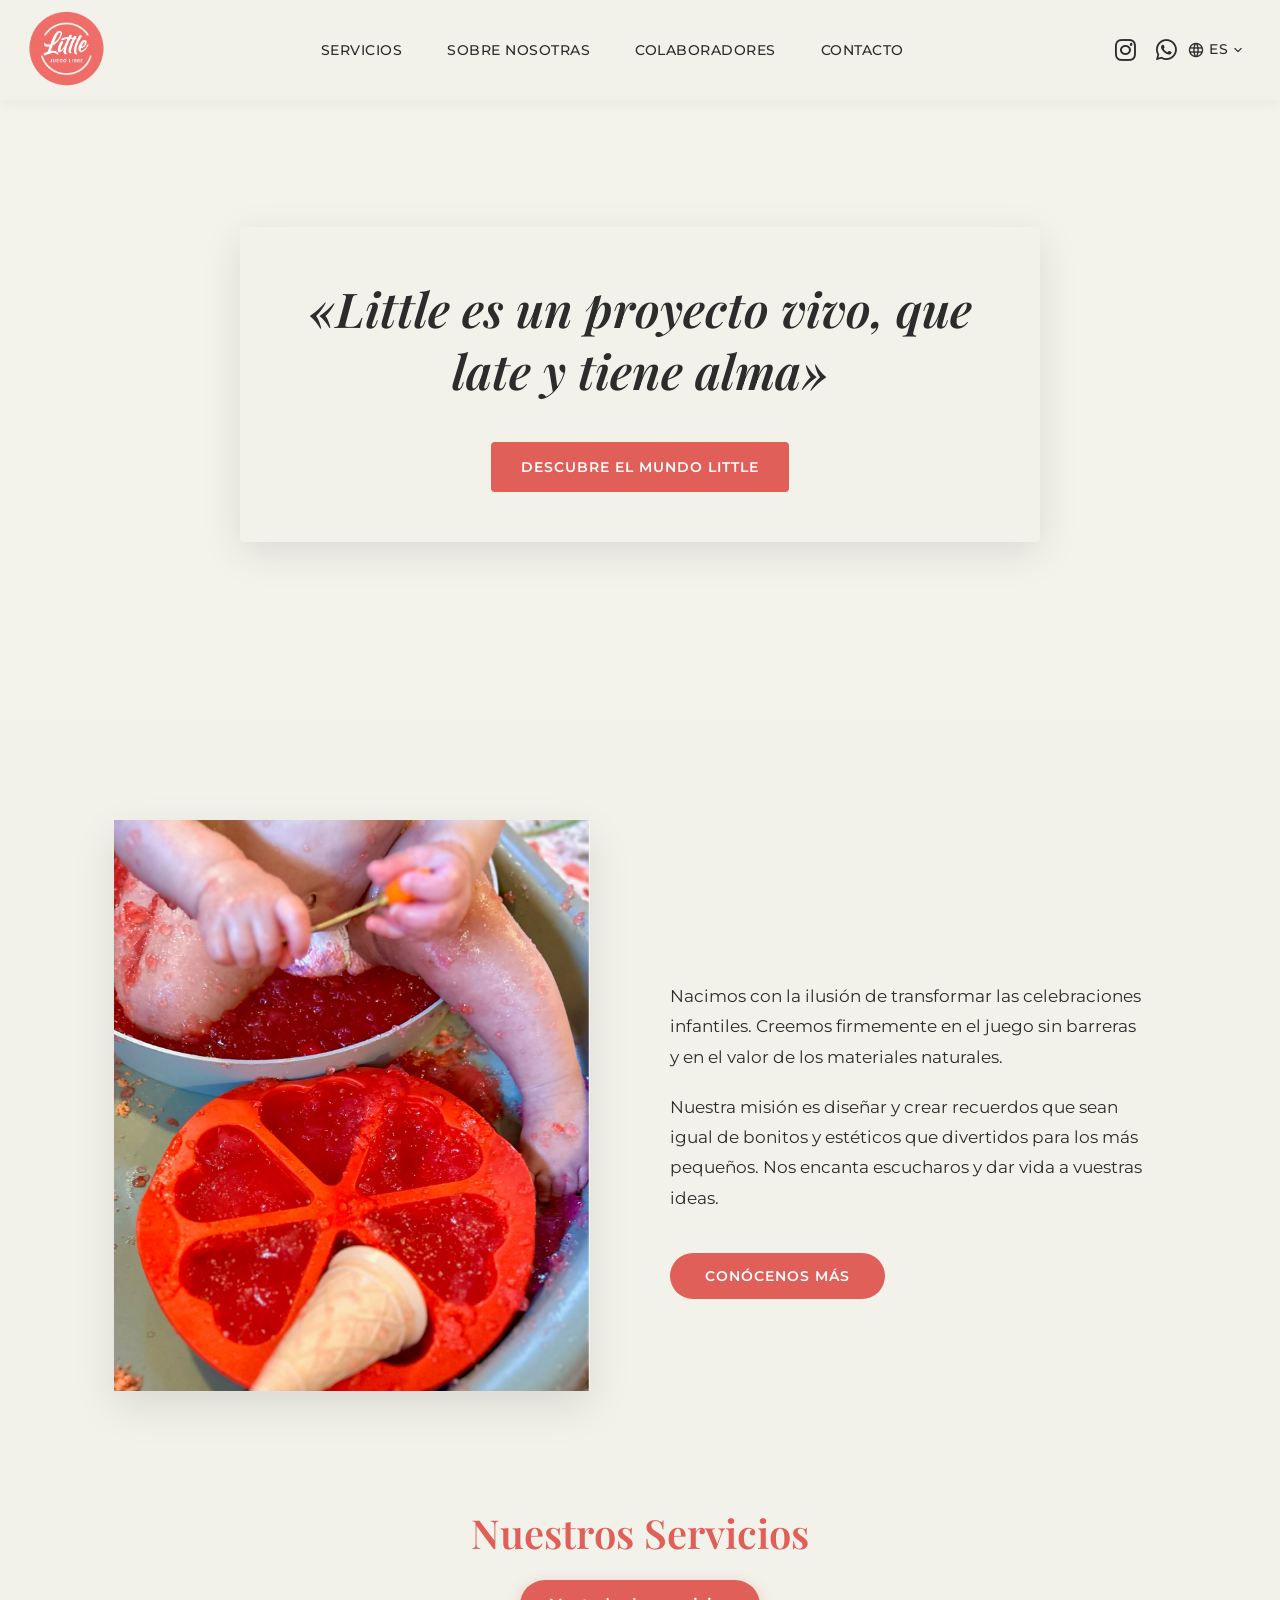
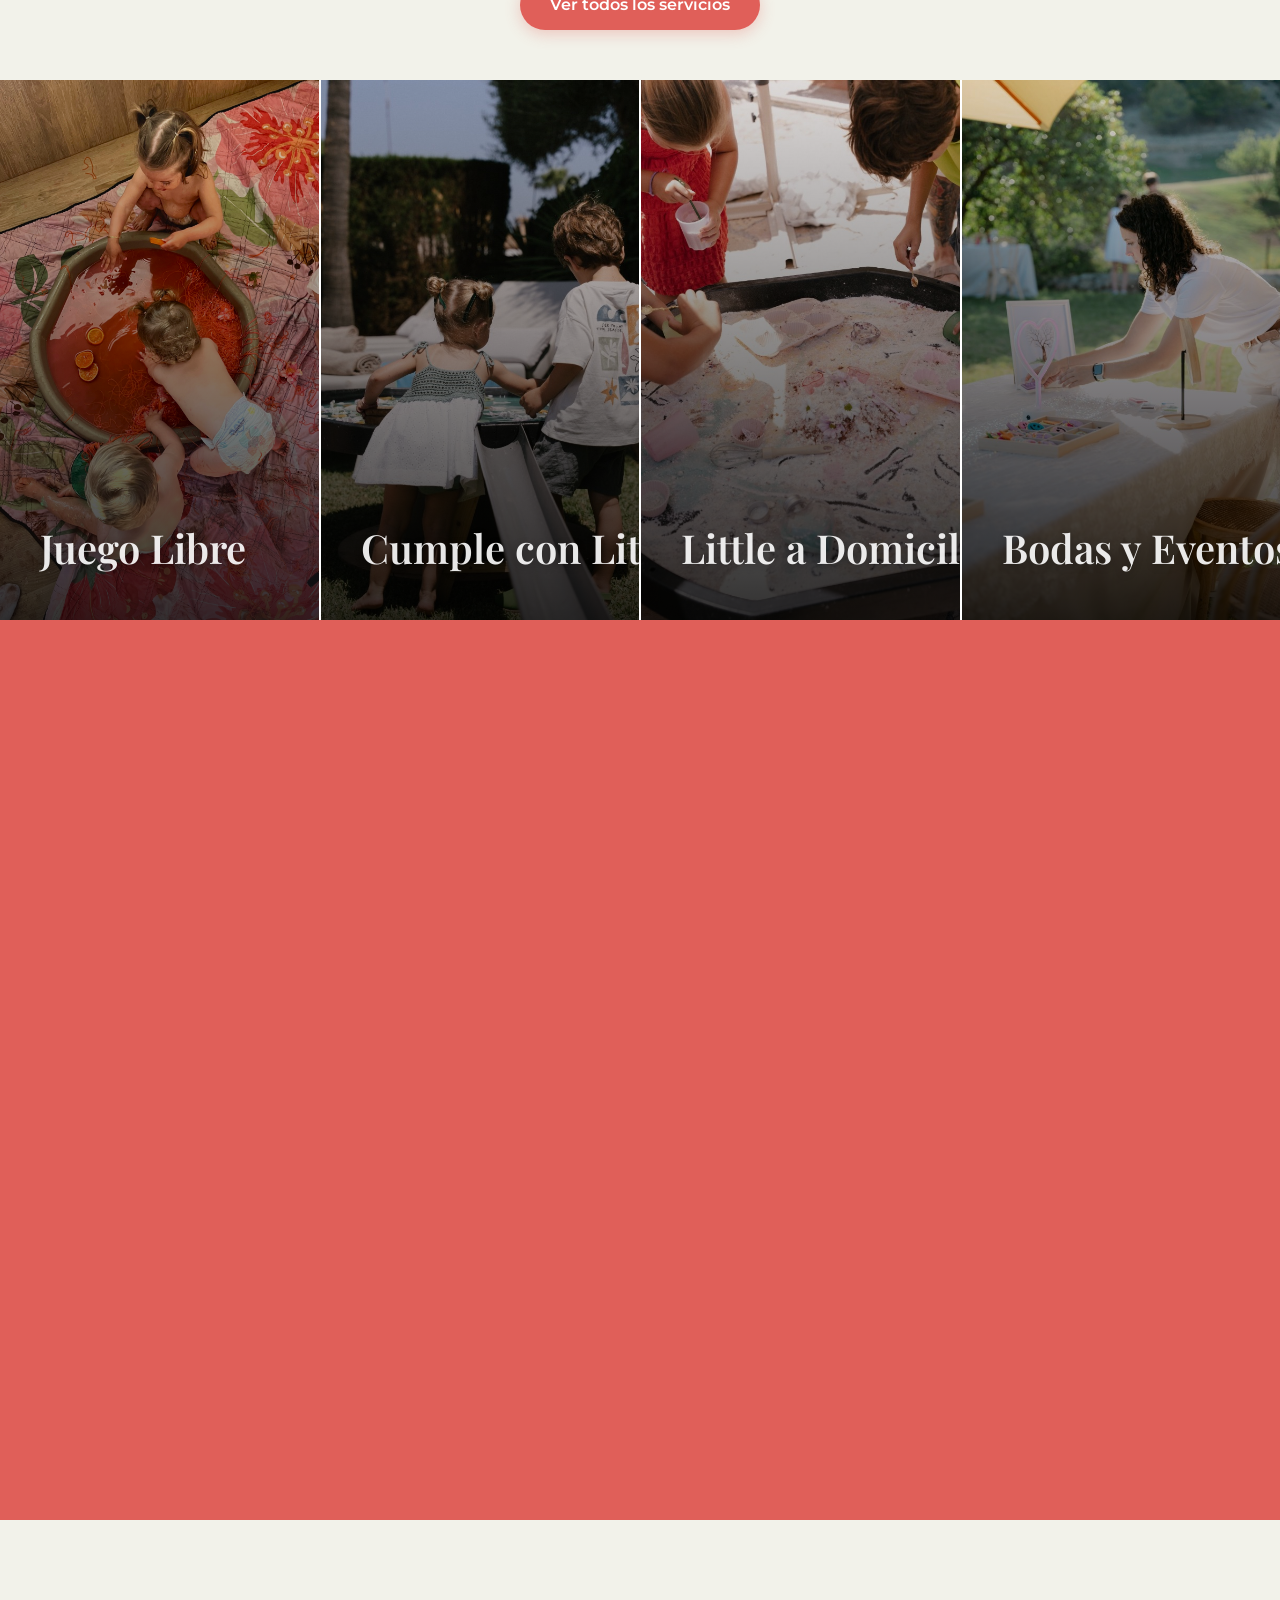
==== index.html @ 0f0a68aa "Update index.html" ====
<!DOCTYPE html>
<html lang="es">

<head>
    <meta charset="UTF-8">
    <meta name="viewport" content="width=device-width, initial-scale=1.0">
    <title>Little Juego Libre | Eventos Personalizados</title>
    <meta name="description"
        content="Organizamos eventos personalizados y ofrecemos espacios para el juego libre infantil.">
    <link rel="preload" as="image" href="./assets/logo.png">
    <link rel="preload" as="video" href="./assets/hero-video-1.mp4" type="video/mp4">

    <link rel="preconnect" href="https://fonts.googleapis.com">
    <link rel="preconnect" href="https://fonts.gstatic.com" crossorigin>
    <link
        href="https://fonts.googleapis.com/css2?family=Montserrat:wght@400;500;600&family=Playfair+Display:ital,wght@0,400;0,600;0,700;1,400&display=swap"
        rel="stylesheet">
    <link rel="stylesheet"
        href="https://fonts.googleapis.com/css2?family=Material+Symbols+Rounded:opsz,wght,FILL,GRAD@24,400,0,0" />
    <link rel="stylesheet" href="https://cdnjs.cloudflare.com/ajax/libs/font-awesome/6.4.0/css/all.min.css" />
    <link rel="stylesheet" href="./css/style.css?v=15">
</head>

<body>

    <!-- Navegación -->
    <header class="header" id="header">
        <div class="container nav-container">
            <a href="index.html" class="logo">
                <img src="./assets/logo.png" alt="Little Juego Libre" class="logo-img">
            </a>
            
            <nav class="nav-menu" id="nav-menu">
                <ul class="nav-list" style="position: relative;">
                    <li class="nav-item dropdown">
                        <a href="servicios.html" class="nav-link " data-i18n="nav_services">Servicios <span class="material-symbols-rounded" style="font-size: 16px; vertical-align: middle;">expand_more</span></a>
                        <ul class="dropdown-menu">
                            <li><a href="eventos.html" class="nav-link" data-i18n="nav_events">Eventos</a></li>
                            <li><a href="cumpleanos.html" class="nav-link" data-i18n="nav_birthdays">Cumpleaños</a></li>
                            <li><a href="juegos-libres.html" class="nav-link" data-i18n="nav_play">Juegos Libres</a></li>
                        </ul>
                    </li>
                    <li class="nav-item"><a href="sobre-nosotras.html" class="nav-link " data-i18n="nav_about">Sobre Nosotras</a></li>
                    <li class="nav-item"><a href="colaboradores.html" class="nav-link " data-i18n="nav_collab">Colaboradores</a></li>
                    <li class="nav-item"><a href="contacto.html" class="nav-link " data-i18n="nav_contact">Contacto</a></li>
                </ul>
                <div class="nav-mobile-social">
                    <a href="https://www.instagram.com/little_juegolibre" target="_blank" aria-label="Instagram"><i class="fa-brands fa-instagram"></i></a>
                    <a href="https://wa.me/34603919414" target="_blank" aria-label="WhatsApp"><i class="fa-brands fa-whatsapp"></i></a>
                </div>
            </nav>

            <div class="header-social desktop-only">
                <a href="https://www.instagram.com/little_juegolibre" target="_blank" aria-label="Instagram" class="nav-icon-delayed"><i
                        class="fa-brands fa-instagram" style="font-size: 24px;"></i></a>
                <a href="https://wa.me/34603919414" target="_blank" aria-label="WhatsApp" class="nav-icon-delayed"><i
                        class="fa-brands fa-whatsapp" style="font-size: 24px;"></i></a>
            </div>

            <div class="custom-language-selector" id="language-selector-container">
                <div class="language-selected" id="language-selected">
                    <span class="material-symbols-rounded" style="font-size: 18px; margin-right: 4px;">language</span>
                    <span class="lang-text" id="current-lang-text">ES</span>
                    <span class="material-symbols-rounded" style="font-size: 16px; margin-left: 2px;">expand_more</span>
                </div>
                <ul class="language-options" id="language-options">
                    <li data-value="es">ES</li>
                    <li data-value="en">EN</li>
                    <li data-value="de">DE</li>
                    <li data-value="fr">FR</li>
                    <li data-value="ca">CA</li>
                </ul>
            </div>

            <button class="nav-toggle" id="nav-toggle" aria-label="Abrir menú">
                <span class="material-symbols-rounded">menu</span>
            </button>
        </div>
    </header>

    <main>
        <!-- Hero Section -->
        <section class="hero" id="inicio">
            <div class="hero-video-background">
                <div class="video-wrapper">
                    <video autoplay loop muted playsinline webkit-playsinline src="./assets/hero-video-1.mp4"></video>
                </div>
                <div class="video-wrapper">
                    <video autoplay loop muted playsinline webkit-playsinline src="./assets/IMG_8361.mp4"></video>
                </div>
                <div class="video-wrapper">
                    <video autoplay loop muted playsinline webkit-playsinline src="./assets/hero-video-3.mp4"></video>
                </div>
            </div>
            <div class="hero-overlay"></div>
            <div class="container hero-container text-center">
                <div class="hero-content fade-in-up">
                    <h1 class="hero-quote animate-wave wave-style-1" data-i18n="hero_quote">«Little es un proyecto vivo, que late y tiene alma»</h1>
                    <br>
                    <a href="servicios.html" class="btn btn-primary" style="margin-top: 20px;" data-i18n="hero_btn">Descubre el Mundo Little</a>
                </div>
            </div>
        </section>

        <!-- Personal Intro Block -->
        <section class="section personal-intro">
            <div class="container fade-in-up">
                <div class="personal-intro-layout">
                    <div class="personal-intro-img delay-1">
                        <img loading="lazy" decoding="async" src="./assets/intro-juegolibre.jpg" alt="Fundadoras de Little Juego Libre">
                    </div>
                    <div class="personal-intro-text">
                        <h2 class="animate-wave wave-style-alt" style="font-size: 2.8rem; color: var(--color-accent-primary); margin-bottom: 20px;" data-i18n="intro_title">Little JuegoLibre</h2>
                        <p style="color: var(--color-text-main); font-size: 1.05rem; line-height: 1.8; margin-bottom: 20px;" data-i18n="intro_desc_1">Nacimos con la ilusión de transformar las celebraciones infantiles. Creemos firmemente en el juego sin barreras y en el valor de los materiales naturales.</p>
                        <p style="color: var(--color-text-main); font-size: 1.05rem; line-height: 1.8; margin-bottom: 30px;" data-i18n="intro_desc_2">Nuestra misión es diseñar y crear recuerdos que sean igual de bonitos y estéticos que divertidos para los más pequeños. Nos encanta escucharos y dar vida a vuestras ideas.</p>
                        <a href="sobre-nosotras.html" class="btn btn-primary" style="margin-top: 10px; padding: 12px 35px; border-radius: 30px;" data-i18n="intro_btn">Conócenos más</a>
                    </div>
                </div>
            </div>
        </section>

        <!-- Home Services (Immersive Accordion) -->
        <section class="section home-services bg-white" style="padding-top: 50px; padding-bottom: 0;">
            <div class="container fade-in-up services-header-split">
                <h2 class="section-title animate-wave wave-style-3" style="color: var(--color-accent-primary); margin-bottom: 15px;" data-i18n="home_services_title">Nuestros Servicios</h2>
                <a href="servicios.html" class="services-cta-btn mobile-hide-btn" data-i18n="btn_all_services">Ver todos los servicios <span class="material-symbols-rounded block-arrow">arrow_forward</span></a>
            </div>

            <div class="services-hero fade-in-up" style="padding-top: 0; min-height: 500px; height: 60vh;">
                <div class="hero-panel pop-in delay-1" style="background-image: url('./assets/juego_libre_nuevo.jpg');" onclick="window.location.href='juegos-libres.html'">
                    <div class="panel-content">
                        <h2 class="panel-title" data-i18n="srv_1_title">Juego Libre</h2>
                        <p class="panel-desc" data-i18n="srv_1_desc">Espacios preparados con mimo para la experimentación sensorial, donde los peques aprenden jugando a su ritmo.</p>
                    </div>
                </div>
                <div class="hero-panel pop-in delay-2" style="background-image: url('./assets/service-birthdays.jpg');" onclick="window.location.href='cumpleanos.html'">
                    <div class="panel-content">
                        <h2 class="panel-title" data-i18n="srv_2_title">Cumpleaños</h2>
                        <p class="panel-desc" data-i18n="srv_2_desc">Celebra un cumpleaños diferente con rincones temáticos pensados 100% en la diversión de tu peque y sus amigos.</p>
                    </div>
                </div>
                <div class="hero-panel pop-in delay-3 mobile-hide" style="background-image: url('./assets/service-home.jpg');" onclick="window.location.href='cumpleanos.html?section=home-bd'">
                    <div class="panel-content">
                        <h2 class="panel-title" data-i18n="srv_3_title">Little a Domicilio</h2>
                        <p class="panel-desc" data-i18n="srv_3_desc">Llevamos la magia, los tipis y toda nuestra propuesta de juego donde necesites: tu casa, un parque o un local de eventos.</p>
                    </div>
                </div>
                <div class="hero-panel pop-in delay-4" style="background-image: url('./assets/service-weddings.jpg');" onclick="window.location.href='eventos.html'">
                    <div class="panel-content">
                        <h2 class="panel-title" data-i18n="srv_4_title">Bodas y Eventos</h2>
                        <p class="panel-desc" data-i18n="srv_4_desc">Rincones infantiles premium para bodas, comuniones y bautizos. Los adultos celebran con tranquilidad mientras el juego cobra vida.</p>
                    </div>
                </div>
            </div>
        </section>

        <!-- Testimonios -->
        <section class="section testimonials" style="background-color: var(--color-accent-primary); padding-top: 200px; padding-bottom: 150px; color: white;">
            <div class="container text-center fade-in-up">
                <h2 class="section-title animate-wave wave-style-1" style="color: white; margin-bottom: 50px;" data-i18n="testi_title">Lo que dicen de Nosotras</h2>

                <div class="testimonials-grid">
                    <div class="testimonial-card fade-in-up">
                        <div class="stars">
                            <span class="material-symbols-rounded">star</span><span class="material-symbols-rounded">star</span><span class="material-symbols-rounded">star</span><span class="material-symbols-rounded">star</span><span class="material-symbols-rounded">star</span>
                        </div>
                        <p class="testimonial-text" data-i18n="testi_1_desc">"¡Una experiencia increíble! El espacio de juego libre es mágico y cuidan hasta el último detalle en los cumpleaños."</p>
                        <p class="testimonial-author">- María G.</p>
                    </div>
                    <div class="testimonial-card fade-in-up delay-1">
                        <div class="stars">
                            <span class="material-symbols-rounded">star</span><span class="material-symbols-rounded">star</span><span class="material-symbols-rounded">star</span><span class="material-symbols-rounded">star</span><span class="material-symbols-rounded">star</span>
                        </div>
                        <p class="testimonial-text" data-i18n="testi_2_desc">"Nos montaron unos tipis en casa y los niños quedaron fascinados. Profesionalidad y mucho mimo."</p>
                        <p class="testimonial-author">- Laura T.</p>
                    </div>
                    <div class="testimonial-card fade-in-up delay-2">
                        <div class="stars">
                            <span class="material-symbols-rounded">star</span><span class="material-symbols-rounded">star</span><span class="material-symbols-rounded">star</span><span class="material-symbols-rounded">star</span><span class="material-symbols-rounded">star</span>
                        </div>
                        <p class="testimonial-text" data-i18n="testi_3_desc">"El mejor lugar para que los peques experimenten. Materiales de calidad y un ambiente súper relajado y bonito."</p>
                        <p class="testimonial-author">- Carlos R.</p>
                    </div>
                </div>

                <div style="margin-top: 60px;">
                    <button class="btn btn-primary review-wiggle" onclick="openReviewModal()"
                        style="background-color: white; color: var(--color-accent-primary); padding: 15px 40px; font-size: 1.1rem; border-radius: 50px; box-shadow: 0 5px 15px rgba(0,0,0,0.2);"
                        data-i18n="btn_leave_review">Dejar una reseña</button>
                </div>
            </div>
        </section>

        <!-- FAQ Section -->
        <section class="section faq faq-section-bg" style="padding: 60px 0;">
            <div class="container fade-in-up">
                <h2 class="animate-wave wave-style-2" style="color: var(--color-accent-primary); text-align: center; margin-bottom: 40px; font-size: 2.2rem;" data-i18n="faq_title">Preguntas Frecuentes</h2>

                <div class="faq-accordion">
                    <!-- Item 1 -->
                    <div class="faq-accordion-item">
                        <button class="faq-accordion-header" onclick="toggleFaq(this)">
                            <span data-i18n="faq_q1">¿Os desplazáis fuera de Palma?</span>
                            <span class="material-symbols-rounded">expand_more</span>
                        </button>
                        <div class="faq-accordion-panel">
                            <div class="faq-accordion-content">
                                <p data-i18n="faq_a1">Sí, nos desplazamos por toda la isla de Mallorca. El traslado en Palma capital y alrededores está incluido; zonas más alejadas pueden tener un pequeño recargo de desplazamiento.</p>
                            </div>
                        </div>
                    </div>
                    <!-- Item 2 -->
                    <div class="faq-accordion-item">
                        <button class="faq-accordion-header" onclick="toggleFaq(this)">
                            <span data-i18n="faq_q2">¿Con cuánto tiempo de antelación debo reservar?</span>
                            <span class="material-symbols-rounded">expand_more</span>
                        </button>
                        <div class="faq-accordion-panel">
                            <div class="faq-accordion-content">
                                <p data-i18n="faq_a2">Para Grandes Eventos como Bodas o Comuniones te sugerimos reservar con al menos 3 a 6 meses de antelación. Para cumpleaños, 3 o 4 semanas suele ser suficiente.</p>
                            </div>
                        </div>
                    </div>
                    <!-- Item 3 -->
                    <div class="faq-accordion-item">
                        <button class="faq-accordion-header" onclick="toggleFaq(this)">
                            <span data-i18n="faq_q3">¿Qué edades abarca el Juego Libre?</span>
                            <span class="material-symbols-rounded">expand_more</span>
                        </button>
                        <div class="faq-accordion-panel">
                            <div class="faq-accordion-content">
                                <p data-i18n="faq_a3">Nuestros rincones y materiales están adaptados principalmente para peques desde que caminan hasta los 6-8 años, aunque siempre personalizamos según los invitados.</p>
                            </div>
                        </div>
                    </div>
                    <!-- Item 4 -->
                    <div class="faq-accordion-item">
                        <button class="faq-accordion-header" onclick="toggleFaq(this)">
                            <span data-i18n="faq_q4">¿Cuidáis de los niños durante el banquete de bodas?</span>
                            <span class="material-symbols-rounded">expand_more</span>
                        </button>
                        <div class="faq-accordion-panel">
                            <div class="faq-accordion-content">
                                <p data-i18n="faq_a4">¡Sí! Nuestras animadoras pueden estar presentes no solo en la zona de Juego Libre, sino también dando soporte en la mesa de los niños durante el convite.</p>
                            </div>
                        </div>
                    </div>
                </div>

                <div style="text-align: center; margin-top: 40px;">
                    <a href="contacto.html" class="btn btn-primary" style="padding: 12px 30px; font-size: 1.1rem; border-radius: 30px;" data-i18n="faq_contact_btn">Tengo otra duda, hablemos</a>
                </div>
            </div>
        </section>
    </main>

    <!-- Footer -->
    <footer class="footer" style="padding-top: 100px;">
        <div class="container footer-container">
            <div class="footer-col text-center">
                <!-- âœ¦ 3D GLOBE (WebGL) âœ¦ -->
                <img src="./assets/logo.png" alt="Little Juego Libre" class="footer-logo-img">
                <div class="social-links justify-center">
                    <a href="https://www.instagram.com/little_juegolibre" target="_blank" aria-label="Instagram"><i class="fa-brands fa-instagram" style="font-size: 24px;"></i></a>
                    <a href="https://wa.me/34603919414" target="_blank" aria-label="WhatsApp"><i class="fa-brands fa-whatsapp" style="font-size: 24px;"></i></a>
                </div>
            </div>

            <div class="footer-nav">
                <ul class="footer-links">
                    <li><a href="index.html" data-i18n="nav_home">Inicio</a></li>
                    <li><a href="servicios.html" data-i18n="nav_services">Servicios</a></li>
                    <li><a href="sobre-nosotras.html" data-i18n="nav_about">Sobre Nosotras</a></li>
                    <li><a href="colaboradores.html" data-i18n="nav_collab">Colaboradores</a></li>
                    <li><a href="contacto.html" data-i18n="nav_contact">Contacto</a></li>
                </ul>
            </div>
        </div>
        <div class="footer-bottom">
            <p><span data-i18n="footer_rights">Derechos de Autor &copy; </span><span id="year"></span><span data-i18n="footer_designed"> Little Juego Libre | Diseñado con alma</span></p>
        </div>
    </footer>

    <!-- Language Translation Scripts -->
    <style>
        @media (max-width: 768px) {
            main { padding-top: 0 !important; }
            /* padding-top: 100px ensures text starts below the fixed header, while video background stays at top: 0 */
            .hero { 
                padding-top: 100px !important; 
                margin-top: 0 !important; 
                min-height: 100svh !important; 
                display: flex !important;
                align-items: center !important;
                justify-content: center !important;
            }
            .hero-container {
                padding-bottom: 60px !important; /* Offset for better centering */
            }
        }
    </style>
    <script defer src="./js/translations.js"></script>
    <script defer src="./js/language.js"></script>
    <script defer src="./js/main.js"></script>
    <!-- 3D Globe -->

    <!-- Review Modal Script -->
    <script>
        function openReviewModal() {
            document.getElementById('review-modal').classList.add('show');
            document.getElementById('review-form-content').style.display = 'block';
            document.getElementById('review-thanks-content').style.display = 'none';
        }
        function closeReviewModal() {
            document.getElementById('review-modal').classList.remove('show');
        }

        document.addEventListener('DOMContentLoaded', function() {
            const form = document.getElementById('review-form');
            if(form) {
                form.addEventListener('submit', function(e) {
                    const submitBtn = form.querySelector('button[type="submit"]');
                    const originalText = submitBtn.innerText;
                    submitBtn.innerText = 'Enviando...';
                    
                    setTimeout(() => {
                        document.getElementById('review-form-content').style.display = 'none';
                        document.getElementById('review-thanks-content').style.display = 'flex';
                        
                        setTimeout(() => {
                            closeReviewModal();
                            form.reset();
                            submitBtn.innerText = originalText;
                        }, 3500);
                    }, 500);
                });
            }
        });
    </script>

    <!-- Hidden iframe to prevent redirect on form submit -->
    <iframe name="review-hidden-iframe" id="review-hidden-iframe" style="display: none;"></iframe>

    <!-- Review Modal -->
    <div id="review-modal" class="gift-popup-overlay">
        <div class="gift-popup-content bg-white" style="text-align: left; padding: 40px; border-radius: var(--border-radius-lg); max-width: 500px; position: relative;">
            <div id="review-form-content">
                <div style="text-align: center; margin-bottom: 20px;">
                    <img src="./assets/logo.png" alt="Little Juego Libre" style="height: 60px; max-width: 100%; object-fit: contain;">
                </div>
                <h3 style="color: var(--color-accent-primary); font-family: var(--font-heading); margin-bottom: 5px; text-align: center;" data-i18n="review_modal_title">Déjanos tu reseña</h3>
                <p style="color: var(--color-text-light); font-size: 0.85rem; margin-bottom: 20px; text-align: center; line-height: 1.4;" data-i18n="review_form_desc">
                    Nos encanta saber tu opinión y la de tu peque.<br>
                    <strong>Nota:</strong> Al enviarla nos llegará por correo privado para que la revisemos antes de que se publique en la web, de forma segura.
                </p>
                <form id="review-form" action="https://formsubmit.co/toni.ford2005@gmail.com" method="POST" target="_blank" enctype="multipart/form-data" style="display: flex; flex-direction: column; gap: 12px;">
                    <input type="hidden" name="_subject" value="¡Nueva Reseña para Moderar!">
                    <input type="hidden" name="_captcha" value="true">
                    <div>
                        <label style="display: block; font-weight: 500; margin-bottom: 5px; color: var(--color-text-main); font-size: 0.9rem;" data-i18n="review_form_name">Tu Nombre</label>
                        <input type="text" name="Nombre" required style="width: 100%; padding: 8px; border: 1px solid #ddd; border-radius: var(--border-radius-sm); font-family: var(--font-body);">
                    </div>
                    <div>
                        <label style="display: block; font-weight: 500; margin-bottom: 5px; color: var(--color-text-main); font-size: 0.9rem;" data-i18n="review_form_text">Tu Reseña</label>
                        <textarea name="Resena" rows="3" required style="width: 100%; padding: 8px; border: 1px solid #ddd; border-radius: var(--border-radius-sm); font-family: var(--font-body); resize: vertical;"></textarea>
                    </div>
                    <div>
                        <label style="display: block; font-weight: 500; margin-bottom: 5px; color: var(--color-text-main); font-size: 0.9rem;" data-i18n="review_form_photo">Añadir Fotografías (Opcional)</label>
                        <input type="file" name="Fotos" accept="image/*" multiple style="width: 100%; padding: 8px; border: 1px dashed #ccc; border-radius: var(--border-radius-sm); font-size: 0.85rem;">
                    </div>
                    <div style="display: flex; gap: 15px; margin-top: 15px;">
                        <button type="button" class="btn" onclick="closeReviewModal()" style="flex: 1; padding: 12px; border-radius: 30px; font-size: 0.95rem; background: #eee; color: #555; text-align: center; border: 1px solid #ccc; cursor: pointer;" data-i18n="review_form_back">Volver atrás</button>
                        <button type="submit" class="btn btn-primary" style="flex: 1; padding: 12px; border-radius: 30px; font-size: 0.95rem;" data-i18n="review_form_submit">Enviar Reseña</button>
                    </div>
                </form>
            </div>
            <div id="review-thanks-content" style="display: none; flex-direction: column; align-items: center; justify-content: center; text-align: center; padding: 30px 0;">
                <i class="fa-solid fa-heart" style="font-size: 4rem; color: #e05f59; margin-bottom: 20px;"></i>
                <h3 style="color: var(--color-accent-primary); font-family: var(--font-heading); margin-bottom: 15px;" data-i18n="review_thanks_title">¡Gracias por colaborar con nosotras!</h3>
                <p style="color: var(--color-text-light); font-size: 0.95rem;" data-i18n="review_thanks_desc">Hemos recibido tu reseña con éxito.<br>Pronto la publicaremos en la web. ¡Un abrazo muy fuerte!</p>
            </div>
        </div>
    </div>

    <!-- Mobile Services Carousel JS -->
    <script>
    (function() {
        if (window.innerWidth > 768) return;
        const track = document.querySelector('.services-hero');
        if (!track) return;
        const panels = Array.from(track.querySelectorAll('.hero-panel:not(.mobile-hide)'));
        const totalCards = panels.length;
        if (totalCards === 0) return;
        const dotsWrap = document.createElement('div');
        dotsWrap.className = 'mob-svc-dots';
        dotsWrap.style.display = 'flex';
        dotsWrap.style.justifyContent = 'center';
        dotsWrap.style.gap = '8px';
        dotsWrap.style.marginTop = '15px';
        panels.forEach((_, i) => {
            const d = document.createElement('span');
            d.className = 'mob-svc-dot' + (i === 0 ? ' active' : '');
            dotsWrap.appendChild(d);
        });
        track.parentNode.appendChild(dotsWrap);
        const dots = dotsWrap.querySelectorAll('.mob-svc-dot');
        function updateUI() {
            const scrollPos = track.scrollLeft;
            const cardWidth = panels[0].offsetWidth + 14;
            const idx = Math.round(scrollPos / cardWidth);
            dots.forEach((d, i) => d.classList.toggle('active', i === idx));
            panels.forEach((p, i) => p.classList.toggle('is-active', i === idx));
        }
        track.addEventListener('scroll', updateUI, { passive: true });
        updateUI();
        let currentIdx = 0;
        let isTouching = false;
        let autoTimer = setInterval(goNext, 3000);
        function goNext() {
            if (isTouching) return;
            currentIdx = (currentIdx + 1) % totalCards;
            const cardWidth = panels[0].offsetWidth + 14;
            track.scrollTo({ left: currentIdx * cardWidth, behavior: 'smooth' });
        }
        track.addEventListener('touchstart', () => { isTouching = true; clearInterval(autoTimer); }, { passive: true });
        track.addEventListener('touchend', () => {
            setTimeout(() => {
                const cardWidth = panels[0].offsetWidth + 14;
                currentIdx = Math.round(track.scrollLeft / cardWidth);
                isTouching = false;
                clearInterval(autoTimer);
                autoTimer = setInterval(goNext, 4000);
            }, 2500);
        }, { passive: true });
    })();
    </script>

    <!-- Bono Regalo Popup -->
    <div id="bono-popup" class="gift-popup-overlay">
        <div class="gift-popup-content">
            <img loading="lazy" decoding="async" src="./assets/bono-regalo.png" alt="Bono Regalo - Little Juego Libre" class="bono-img">
            <div class="gift-popup-actions">
                <a href="contacto.html" class="btn btn-primary btn-bono" data-i18n="btn_saber_mas">SABER MÍS</a>
                <button class="btn btn-secondary btn-bono" id="bono-close-btn" data-i18n="btn_otro_momento">EN OTRO MOMENTO</button>
            </div>
        </div>
    </div>
</body>
</html>
---- css/style.css ----
/* CSS Variables - Plagiarized Color Palette & Typography */
:root {
    /* Exact Requested Colors */
    --color-bg-primary: #f2f2ea;
    /* Off-white / Cream background */
    --color-accent-primary: #E05F59;
    /* Coral / Reddish highlight */

    /* Secondary Colors */
    --color-bg-secondary: #ffffff;
    /* Clean white for contrast sections */
    --color-text-main: #2c2c2c;
    /* Charcoal for good readability */
    --color-text-light: #555555;
    --color-accent-hover: #c44d47;
    /* Darker coral for hover effects */

    /* Typography based on live site */
    --font-heading: 'Playfair Display', serif;
    /* Elegant serif for titles */
    --font-body: 'Montserrat', sans-serif;
    /* Clean sans-serif for body */

    /* Spacing & Borders */
    --border-radius-sm: 4px;
    --border-radius-md: 12px;

    /* Transitions */
    --transition-fast: 0.3s ease-in-out;
}

/* Reset & Base Styles */
* {
    margin: 0;
    padding: 0;
    box-sizing: border-box;
}



body {
    font-family: var(--font-body);
    font-size: 16px;
    color: var(--color-text-main);
    background-color: var(--color-bg-primary);
    /* #f2f2ea */
    line-height: 1.6;
    overflow-x: hidden;
    scroll-behavior: smooth;
    -webkit-font-smoothing: antialiased;
}

h1,
h2,
h3,
h4,
h5,
h6 {
    font-family: var(--font-heading);
    color: var(--color-text-main);
    font-weight: 600;
}

a {
    text-decoration: none;
    color: inherit;
    transition: var(--transition-fast);
}

ul {
    list-style: none;
}

/* Utilities */
.container {
    max-width: 1100px;
    margin: 0 auto;
    padding: 0 24px;
}

.text-center {
    text-align: center;
}

.text-left {
    text-align: left;
}

.justify-center {
    justify-content: center;
}

.bg-white {
    background-color: var(--color-bg-primary);
    /* Eliminamos el blanco puro forzado y lo igualamos al de la web por si se quedó alguna clase */
}

.mx-auto {
    margin-left: auto;
    margin-right: auto;
}

.pt-150 {
    padding-top: 150px !important;
}

.page-main {
    min-height: calc(100vh - 200px);
}

/* Separator Line */
.title-separator {
    width: 60px;
    height: 3px;
    background-color: var(--color-accent-primary);
    margin: 20px auto 40px;
}

/* Buttons */
.btn {
    display: inline-flex;
    align-items: center;
    justify-content: center;
    font-family: var(--font-body);
    font-weight: 600;
    font-size: 14px;
    text-transform: uppercase;
    letter-spacing: 1px;
    padding: 14px 30px;
    border-radius: var(--border-radius-sm);
    cursor: pointer;
    transition: var(--transition-fast);
    border: none;
}

.btn-primary {
    background-color: var(--color-accent-primary);
    color: white;
}

.btn-primary:hover {
    background-color: var(--color-accent-hover);
    color: white;
}

.btn-full {
    width: 100%;
}

/* Header */
.header {
    position: fixed;
    top: 0;
    left: 0;
    width: 100%;
    z-index: 1000;
    background-color: var(--color-bg-primary);
    /* #f2f2ea */
    transition: transform 0.4s ease-in-out, background-color 0.3s ease;
    box-shadow: 0 2px 15px rgba(0, 0, 0, 0.05);
}

.header-hidden {
    transform: translateY(-100%);
}

.nav-container {
    display: flex;
    justify-content: space-between;
    align-items: center;
    height: 100px;
    max-width: 1400px !important; /* Forces header wider than standard container to give rolling logo room */
}

.logo {
    display: flex;
    align-items: center;
}

/* Header 3D Globe — replaces static .logo-img */
.logo-img {
    height: 85px;
    width: auto;
    object-fit: contain;
}

/* Rolling Logo Animation - Desktop Only */
@media (min-width: 992px) {
    .logo-img {
        animation: rollLogoDesktop 20s infinite cubic-bezier(0.4, 0, 0.2, 1);
        transform-origin: center center;
    }
}

/* Physics-based wheel constraints: 
   Height = 85px. Circumference = 85 * PI ≈ 267px per full 360deg rotation 
   User override: Reduced translation to 160px to prevent center collision. */
@keyframes rollLogoDesktop {
    0% { transform: translateX(0) rotate(0deg); }
    
    /* Idle at start */
    5% { transform: translateX(0) rotate(0deg); }
    
    /* Rolling Right */
    18% { transform: translateX(160px) rotate(360deg); }
    
    /* Paused near menu */
    25% { transform: translateX(160px) rotate(360deg); }
    
    /* Rolling Left back to start */
    38% { transform: translateX(0) rotate(0deg); }
    
    /* Idle the rest of the 20 second loop */
    100% { transform: translateX(0) rotate(0deg); }
}

.nav-menu {
    flex: 2;
    display: flex;
    justify-content: center;
    /* Center the menu links */
}

.nav-list {
    display: flex;
    gap: 45px;          /* Increased dramatically from 25px for airy feel */
    align-items: center;
}

.nav-link {
    font-weight: 500;
    font-size: 0.90rem;
    /* Reducido ligeramente de 0.95rem */
    text-transform: uppercase;
    letter-spacing: 0.5px;
    white-space: nowrap;
    /* Fuerza a que "Sobre Nosotras" no salte de línea */
}

.nav-link:hover {
    color: var(--color-accent-primary);
    /* Highlight with the E05F59 coral */
}

/* Dropdown Menu Styles */
.nav-item.dropdown {
    position: relative;
}

.dropdown-menu {
    position: absolute;
    top: 100%;
    left: 50%;
    transform: translateX(-50%) translateY(10px);
    background-color: var(--color-bg-primary);
    min-width: 180px;
    box-shadow: 0 10px 25px rgba(0,0,0,0.1);
    border-radius: var(--border-radius-sm);
    padding: 10px 0;
    opacity: 0;
    visibility: hidden;
    transition: all 0.3s ease;
    z-index: 100;
}

.nav-item.dropdown:hover .dropdown-menu {
    opacity: 1;
    visibility: visible;
    transform: translateX(-50%) translateY(0);
}

.dropdown-menu li {
    list-style: none;
}

.dropdown-menu .nav-link {
    display: block;
    padding: 10px 20px;
    font-size: 0.85rem;
    text-align: center;
    color: var(--color-text-main);
}

.dropdown-menu .nav-link:hover {
    background-color: rgba(224,95,89,0.05);
    color: var(--color-accent-primary);
}

/* Header Socials */
.header-social {
    display: flex;
    align-items: center;
    justify-content: flex-end;
    gap: 20px;
}

.header-social a {
    color: var(--color-text-main);
    display: flex;
    align-items: center;
    justify-content: center;
    order: 2; /* Push icons to the right side of language selector */
}

.header-social a span {
    font-size: 28px;
    /* Haz los iconos un poco más grandes */
}

.header-social a:hover {
    color: var(--color-accent-primary);
}

.header-social #language-selector-container {
    order: 1; /* Keep language selector to the left */
}

.header-social .nav-toggle {
    order: 3; /* Keep menu button at the far edge on mobile */
}

/* Animations for delayed icons on index.html */
.nav-icon-delayed {
    opacity: 0;
    animation: dropDownIcon 0.6s ease-out forwards;
}

.header-social a.nav-icon-delayed:nth-of-type(1) {
    animation-delay: 2s;
}

.header-social a.nav-icon-delayed:nth-of-type(2) {
    animation-delay: 2.2s;
}

@keyframes dropDownIcon {
    from { opacity: 0; transform: translateY(-15px); }
    to { opacity: 1; transform: translateY(0); }
}

/* Custom Language Selector */
.custom-language-selector {
    position: relative;
    display: inline-block;
}

.language-selected {
    display: flex;
    align-items: center;
    cursor: pointer;
    padding: 5px 10px;
    font-size: 0.90rem;
    font-weight: 500;
    text-transform: uppercase;
    letter-spacing: 0.5px;
    transition: var(--transition-fast);
}

.language-selected:hover {
    color: var(--color-accent-primary);
}

.language-options {
    position: absolute;
    top: 100%;
    right: 0;
    background-color: var(--color-bg-primary);
    box-shadow: 0 4px 15px rgba(0, 0, 0, 0.08);
    border-radius: var(--border-radius-sm);
    list-style: none;
    padding: 10px;
    margin-top: 5px;
    z-index: 100;
    display: none;
    min-width: 120px;
    text-align: right; /* Aligned like The Glamping */
}

.language-options.show {
    display: block;
}

.language-options li {
    padding: 5px 10px;
    cursor: pointer;
    font-size: 0.85rem;
    color: var(--color-text-main);
    transition: var(--transition-fast);
}

.language-options li:hover {
    color: var(--color-accent-primary);
}

@keyframes wiggle-twice {

    0%,
    100% {
        transform: rotate(0deg);
    }

    25% {
        transform: rotate(-8deg);
    }

    75% {
        transform: rotate(8deg);
    }
}

.nav-toggle,
.nav-mobile-social {
    display: none;
    background: none;
    border: none;
    cursor: pointer;
    color: var(--color-text-main);
    margin-left: 10px;
}

.nav-toggle span {
    font-size: 30px;
}

/* Hero Section */
.hero {
    position: relative;
    padding: 200px 0 150px;
    min-height: 80vh;
    display: flex;
    flex-direction: column;
    align-items: center;
    justify-content: center;
    overflow: hidden; /* Ensure videos don't spill out */
    background-color: var(--color-bg-primary); /* Fallback color */
}

/* 3-Video Grid Background */
.hero-video-background {
    position: absolute;
    top: 0;
    left: 0;
    width: 100%;
    height: 100%;
    display: grid;
    grid-template-columns: repeat(3, 1fr);
    gap: 15px; /* Small gap between videos */
    z-index: 0;
}

.video-wrapper {
    position: relative;
    width: 100%;
    height: 100%;
    overflow: hidden;
}

.video-wrapper video {
    position: absolute;
    top: 50%;
    left: 50%;
    width: 100%;
    height: 100%;
    object-fit: cover;
    transform: translate(-50%, -50%);
}

.hero-overlay {
    position: absolute;
    top: 0;
    left: 0;
    width: 100%;
    height: 100%;
    background-color: rgba(255, 255, 255, 0.1); /* Reduced from 0.5 to 0.1 for video clarity */
    z-index: 1; /* Overlay sits above videos, below text */
}

.hero-content {
    position: relative;
    z-index: 10;
    background: rgba(242, 242, 234, 0.9);
    /* #f2f2ea semi-transparent */
    padding: 50px 40px;
    border-radius: var(--border-radius-sm);
    box-shadow: 0 10px 40px rgba(0, 0, 0, 0.1);
    max-width: 800px;
    margin: 0 auto;
}

.hero-quote {
    font-size: clamp(2rem, 4vw, 3rem);
    font-style: italic;
    line-height: 1.3;
    margin-bottom: 20px;
}

.hero-author {
    font-family: var(--font-body);
    text-transform: uppercase;
    letter-spacing: 2px;
    font-size: 0.9rem;
    font-weight: 600;
    color: var(--color-accent-primary);
    /* Coral color */
}

/* Wavy Dividers */
.custom-shape-divider-bottom-1682548483,
.custom-shape-divider-bottom-134123 {
    position: absolute;
    bottom: 0;
    left: 0;
    width: 100%;
    overflow: hidden;
    line-height: 0;
    transform: rotate(180deg);
}

.custom-shape-divider-bottom-134123 {
    transform: rotate(0deg);
    /* Flip for the bottom of services */
}

.custom-shape-divider-bottom-1682548483 svg,
.custom-shape-divider-bottom-134123 svg {
    position: relative;
    display: block;
    width: calc(100% + 1.3px);
    height: 70px;
}

.custom-shape-divider-bottom-1682548483 .shape-fill {
    fill: var(--color-bg-primary);
    /* Connects to #f2f2ea section */
}

.custom-shape-divider-bottom-134123 .shape-fill-bg {
    fill: var(--color-bg-primary);
}


/* Sections Base */
.section {
    padding: 100px 0;
    position: relative;
    background-color: var(--color-bg-primary);
    content-visibility: auto;
    contain-intrinsic-size: auto 600px;
}

.section-title {
    font-size: 2.5rem;
}

/* Sobre Nosotras Nuevo Diseño */
.about-stripes {
    width: 100%;
    margin-bottom: 80px;
    margin-top: 30px;
    line-height: 0;
}

.about-stripes svg {
    display: block;
    width: 100%;
    height: 180px;
    /* Adjust as needed */
    object-fit: cover;
}

.about-story-layout {
    display: flex;
    align-items: center;
    justify-content: center;
    gap: 80px;
    margin: 0 auto;
    max-width: 1000px;
}

.about-story-img {
    flex: 1;
    display: flex;
    justify-content: flex-end;
}

.about-story-img img {
    max-width: 450px;
    width: 100%;
    height: auto;
    border-radius: var(--border-radius-sm);
    box-shadow: 0 10px 30px rgba(0, 0, 0, 0.1);
}

.about-story-text {
    flex: 1;
    text-align: center;
}

.about-story-text h2 {
    color: var(--color-accent-primary);
    font-size: 2.2rem;
    margin-bottom: 30px;
}

.about-story-text p {
    color: var(--color-text-main);
    font-size: 1.05rem;
    font-weight: 500;
    margin-bottom: 25px;
    line-height: 1.8;
}

@media (max-width: 900px) {
    .about-story-layout {
        flex-direction: column;
        gap: 50px;
        text-align: center;
        padding: 0 20px;
    }

    .about-story-img {
        justify-content: center;
    }
}

/* Personal Intro Block (Home) */
.personal-intro {
    padding: 100px 0 60px;
    background-color: var(--color-bg-light);
}

.personal-intro-layout {
    display: flex;
    align-items: center;
    gap: 60px;
    max-width: 1100px;
    margin: 0 auto;
}

.personal-intro-img {
    flex: 1;
    position: relative;
    border-radius: var(--border-radius-lg);
    overflow: hidden;
    box-shadow: 0 15px 40px rgba(0,0,0,0.1);
}

.personal-intro-img::before {
    content: '';
    display: block;
    padding-top: 120%; /* creates a vertical portrait aspect ratio */
}

.personal-intro-img img {
    position: absolute;
    top: 0;
    left: 0;
    width: 100%;
    height: 100%;
    object-fit: cover;
    transition: transform 0.5s ease;
}

.personal-intro-img:hover img {
    transform: scale(1.03);
}

.personal-intro-text {
    flex: 1;
    text-align: left;
    padding: 20px;
}

.personal-intro-text h2 {
    color: var(--color-accent-primary);
    font-size: 2.8rem;
    font-family: var(--font-heading);
    margin-bottom: 25px;
    line-height: 1.1;
}

.personal-intro-text p {
    color: var(--color-text-main);
    font-size: 1.05rem;
    line-height: 1.8;
    margin-bottom: 30px;
}

@media (max-width: 900px) {
    .personal-intro {
        background-image: url('../assets/intro-juegolibre.jpg');
        background-size: cover;
        background-position: center;
        position: relative;
        padding: 80px 0;
    }

    .personal-intro::before {
        content: '';
        position: absolute;
        inset: 0;
        background-color: rgba(242, 242, 234, 0.85); /* Capa de color para contraste */
        z-index: 1;
    }

    .personal-intro .container {
        position: relative;
        z-index: 2;
    }

    .personal-intro-layout {
        flex-direction: column;
        gap: 40px;
        text-align: center;
    }

    .personal-intro-img {
        display: none; /* Ocultamos la imagen original para usarla de fondo */
    }
    
    .personal-intro-text {
        text-align: center;
        padding: 0;
    }

    .personal-intro-text h2 {
        font-size: 2.2rem;
        margin-bottom: 20px;
    }
}

/* Servicios */
.services {
    padding-bottom: 150px;
    /* Space for the bottom wave */
}

.services-grid {
    display: grid;
    grid-template-columns: repeat(auto-fit, minmax(300px, 1fr));
    gap: 30px;
}

.service-card {
    background: white;
    border-radius: var(--border-radius-sm);
    overflow: hidden;
    box-shadow: 0 10px 30px rgba(0, 0, 0, 0.05);
    text-align: center;
    position: relative;
}

.service-img {
    height: 250px;
    background-color: #ddd;
    /* Placeholder setup */
}

.service-info {
    padding: 30px;
}

.service-info h3 {
    font-size: 1.6rem;
    margin-bottom: 20px;
}

/* Temáticas */
.themes-gallery {
    display: grid;
    grid-template-columns: repeat(2, 1fr);
    gap: 20px;
    margin-top: 40px;
}

/* Home Cages (Jaulas) */
.home-services-grid {
    display: flex;
    width: 100%;
    margin-bottom: -150px;
    /* To blend into footer or next section */
    position: relative;
    z-index: 10;
}

.home-cage {
    flex: 1;
    height: 600px;
    position: relative;
    overflow: hidden;
    display: block;
    text-decoration: none;
}

.home-cage-bg {
    position: absolute;
    top: 0;
    left: 0;
    width: 100%;
    height: 100%;
    background-size: cover;
    background-position: center;
    transition: transform 0.6s cubic-bezier(0.25, 0.46, 0.45, 0.94);
    z-index: 1;
}

/* Oscurecer un poco la imagen para que se lea el texto */
.home-cage::before {
    content: '';
    position: absolute;
    top: 0;
    left: 0;
    width: 100%;
    height: 100%;
    background: rgba(0, 0, 0, 0.3);
    z-index: 2;
    transition: background 0.4s ease;
}

.home-cage-inner {
    position: absolute;
    top: 40px;
    left: 30px;
    right: 30px;
    bottom: 40px;
    border: 10px solid white;
    z-index: 3;
    display: flex;
    flex-direction: column;
    align-items: center;
    justify-content: space-between;
    padding: 40px 20px;
    transition: transform 0.4s ease;
}

.home-cage h3 {
    color: white;
    font-size: 2.2rem;
    font-family: var(--font-body);
    font-weight: 600;
    text-shadow: 0 2px 10px rgba(0, 0, 0, 0.5);
    text-align: center;
}

.btn-read-more {
    background-color: white;
    color: var(--color-accent-primary);
    padding: 12px 30px;
    border-radius: 30px;
    font-weight: 600;
    text-transform: uppercase;
    font-size: 0.9rem;
    letter-spacing: 1px;
    box-shadow: 0 5px 15px rgba(0, 0, 0, 0.2);
    transition: var(--transition-fast);
}

/* Hover Effects */
.home-cage:hover .home-cage-bg {
    transform: scale(1.08);
}

.home-cage:hover::before {
    background: rgba(0, 0, 0, 0.15);
    /* Aclarar al pasar el ratón */
}

.home-cage:hover .btn-read-more {
    background-color: var(--color-accent-primary);
    color: white;
}

.theme-item {
    aspect-ratio: 16/9;
    background-color: #e8e8e1;
    border-radius: var(--border-radius-sm);
    display: flex;
    align-items: center;
    justify-content: center;
    overflow: hidden;
    position: relative;
    border: 1px solid rgba(0, 0, 0, 0.05);
}

.theme-placeholder {
    font-family: var(--font-heading);
    font-size: 1.5rem;
    color: var(--color-text-main);
    z-index: 2;
}

/* ==============================================
   NUESTRA ESENCIA (GLASS CARDS)
   ============================================== */
.glass-card {
    background: rgba(255, 255, 255, 0.7);
    backdrop-filter: blur(12px);
    -webkit-backdrop-filter: blur(12px);
    border: 1px solid rgba(255, 255, 255, 0.5);
    border-top: 1px solid rgba(255, 255, 255, 0.8);
    border-left: 1px solid rgba(255, 255, 255, 0.8);
    border-radius: var(--border-radius-md);
    padding: 35px 25px;
    box-shadow: 0 15px 35px rgba(0, 0, 0, 0.05);
    transition: transform 0.4s ease, box-shadow 0.4s ease, background 0.4s ease;
    display: flex;
    flex-direction: column;
    align-items: center;
    text-align: center;
    height: 100%;
}

.glass-card:hover {
    transform: translateY(-12px);
    box-shadow: 0 25px 45px rgba(224, 95, 89, 0.15);
    background: rgba(255, 255, 255, 0.95);
}

.glass-card-icon {
    font-size: 2.2rem;
    color: var(--color-accent-primary);
    margin-bottom: 20px;
    background: rgba(224, 95, 89, 0.08);
    width: 75px;
    height: 75px;
    display: flex;
    align-items: center;
    justify-content: center;
    border-radius: 50%;
    transition: transform 0.4s ease, background 0.4s ease;
}

.glass-card:hover .glass-card-icon {
    transform: scale(1.1) rotate(5deg);
    background: rgba(224, 95, 89, 0.15);
}

.glass-card h3 {
    color: var(--color-accent-primary);
    font-family: var(--font-heading);
    font-size: 1.4rem;
    margin-bottom: 15px;
}

.glass-card p {
    color: var(--color-text-main);
    font-size: 0.95rem;
    line-height: 1.6;
}

/* ==============================================
   SERVICES & THEMES STYLING
   ============================================== */

.services-grid {
    display: grid;
    grid-template-columns: repeat(auto-fit, minmax(300px, 1fr));
    gap: 40px;
    margin-top: 50px;
}

.service-card {
    background: white;
    border-radius: var(--border-radius-md);
    overflow: hidden;
    box-shadow: 0 10px 30px rgba(0, 0, 0, 0.05);
    transition: transform 0.4s ease, box-shadow 0.4s ease;
    border: 1px solid rgba(224, 95, 89, 0.1);
}

.service-card:hover {
    transform: translateY(-15px);
    box-shadow: 0 20px 40px rgba(224, 95, 89, 0.15);
}

.service-img {
    height: 250px;
    background-color: #f8f8f8;
    position: relative;
    overflow: hidden;
    display: flex;
    justify-content: center;
    align-items: center;
}

.service-img::after {
    content: 'FOTO';
    color: #ccc;
    font-size: 2rem;
    font-weight: bold;
    font-family: var(--font-heading);
}

.service-img img {
    width: 100%;
    height: 100%;
    object-fit: cover;
    position: absolute;
    top: 0;
    left: 0;
    z-index: 1;
    /* when image is added it covers the placeholder text */
}

.service-info {
    padding: 30px;
    text-align: center;
}

.service-info h3 {
    color: var(--color-accent-primary);
    font-size: 1.8rem;
    margin-bottom: 15px;
}

.service-info p {
    color: var(--color-text-light);
    margin-bottom: 25px;
}

.themes-gallery {
    display: grid;
    grid-template-columns: repeat(auto-fit, minmax(280px, 1fr));
    gap: 30px;
    margin-top: 50px;
}

.theme-card {
    position: relative;
    border-radius: var(--border-radius-md);
    overflow: hidden;
    height: 350px;
    box-shadow: 0 10px 30px rgba(0, 0, 0, 0.08);
    transition: transform 0.4s ease;
}

.theme-card:hover {
    transform: scale(1.03);
}

.theme-img {
    width: 100%;
    height: 100%;
    background-color: #eee;
    display: flex;
    justify-content: center;
    align-items: center;
}

.theme-img::after {
    content: 'FOTO TEMÁTICA';
    color: #ccc;
    font-weight: bold;
    font-family: var(--font-heading);
}

.theme-overlay {
    position: absolute;
    bottom: 0;
    left: 0;
    right: 0;
    padding: 30px 20px;
    background: linear-gradient(to top, rgba(224, 95, 89, 0.95), rgba(224, 95, 89, 0));
    color: white;
    text-align: center;
}

.theme-overlay h3 {
    margin: 0;
    font-size: 1.5rem;
    font-weight: 600;
}

/* ==============================================
   FORMS
   ============================================== */
/* Contacto */
.contact-wrapper {
    display: grid;
    grid-template-columns: 1fr 1.5fr;
    gap: 60px;
    margin-top: 50px;
    background: var(--color-bg-primary);
    padding: 50px;
    border-radius: var(--border-radius-md);
}

.contact-info h3 {
    font-size: 1.8rem;
    margin-bottom: 20px;
}

.contact-list {
    margin-top: 30px;
}

.contact-list li {
    display: flex;
    align-items: center;
    gap: 15px;
    margin-bottom: 20px;
}

.contact-list span {
    color: var(--color-accent-primary);
}

/* Contact Form and Booking CSS */
.contact-form {
    text-align: left;
}

.form-group {
    margin-bottom: 20px;
}

.form-group input,
.form-group textarea {
    width: 100%;
    padding: 15px 20px;
    border-radius: var(--border-radius-sm);
    border: 1px solid #ccc;
    font-family: var(--font-body);
    font-size: 1rem;
    transition: border-color var(--transition-fast);
}

.form-group input:focus,
.form-group textarea:focus {
    outline: none;
    border-color: var(--color-accent-primary);
}

/* Custom Calendar Mockup Styles */
.cal-day {
    padding: 10px 0;
    border-radius: 50%;
    cursor: default;
    color: #888;
    transition: var(--transition-fast);
}

.cal-day.available {
    color: var(--color-accent-primary);
    font-weight: 600;
    background-color: rgba(224, 95, 89, 0.1);
    /* Light red tint */
    cursor: pointer;
}

.cal-day.available:hover {
    background-color: var(--color-accent-primary);
    color: white;
}

.cal-day.selected {
    background-color: var(--color-accent-primary);
    color: white;
    box-shadow: 0 4px 10px rgba(224, 95, 89, 0.4);
}

.btn-time {
    background-color: white;
    color: var(--color-accent-primary);
    border: 1px solid var(--color-accent-primary);
    padding: 8px 15px;
    font-size: 0.85rem;
    border-radius: var(--border-radius-sm);
}

.btn-time:hover {
    background-color: var(--color-accent-primary);
    color: white;
}

/* Footer */
.footer {
    background-color: var(--color-accent-primary);
    color: white;
    padding: 100px 0 40px;
    content-visibility: auto;
    contain-intrinsic-size: auto 400px;
}

.footer-logo-img {
    height: 140px;
    width: auto;
    object-fit: contain;
    margin-bottom: 20px;
}

.footer .social-links a {
    color: white;
    margin: 0 10px;
}

.footer .social-links a:hover {
    opacity: 0.8;
}

.footer-nav {
    margin: 40px 0;
}

.footer-links {
    display: flex;
    justify-content: center;
    gap: 30px;
}

.footer-links a {
    color: white;
    text-transform: uppercase;
    font-size: 0.9rem;
    letter-spacing: 1px;
}

.footer-links a:hover {
    text-decoration: underline;
}

.footer-bottom {
    text-align: center;
    padding-top: 20px;
    border-top: 1px solid rgba(255, 255, 255, 0.2);
    font-size: 0.85rem;
    opacity: 0.8;
}


/* Testimonios */
.testimonials-grid {
    display: grid;
    grid-template-columns: repeat(auto-fit, minmax(300px, 1fr));
    gap: 30px;
}

.testimonial-card {
    background: rgba(255, 255, 255, 0.1);
    backdrop-filter: blur(10px);
    border: 1px solid rgba(255, 255, 255, 0.2);
    padding: 40px 30px;
    border-radius: var(--border-radius-md);
    text-align: center;
}

.testimonial-card .stars {
    color: #ffd700;
    margin-bottom: 20px;
}

.testimonial-card .stars span {
    font-size: 24px;
}

.testimonial-text {
    font-size: 1.1rem;
    font-style: italic;
    margin-bottom: 20px;
    line-height: 1.6;
}

/* ==============================================
   GIFT POPUP (BONO REGALO)
   ============================================== */
.gift-popup-overlay {
    position: fixed;
    top: 0;
    left: 0;
    width: 100vw;
    height: 100vh;
    background-color: var(--color-bg-primary);
    /* Covers full screen as requested */
    z-index: 9999;
    display: flex;
    justify-content: center;
    align-items: center;
    opacity: 0;
    visibility: hidden;
    transition: opacity 0.5s ease, visibility 0.5s ease;
}

.gift-popup-overlay.show {
    opacity: 1;
    visibility: visible;
}

.gift-popup-content {
    display: flex;
    flex-direction: column;
    align-items: center;
    width: 100%;
    max-width: 600px;
    padding: 20px;
    transform: translateY(20px);
    opacity: 0;
    transition: transform 0.5s ease 0.2s, opacity 0.5s ease 0.2s;
}

.gift-popup-overlay.show .gift-popup-content {
    transform: translateY(0);
    opacity: 1;
}

.bono-img {
    width: 100%;
    max-height: 75vh;
    object-fit: contain;
    margin-bottom: 30px;
    border-radius: var(--border-radius-sm);
    box-shadow: 0 10px 40px rgba(0, 0, 0, 0.1);
}

.gift-popup-actions {
    display: flex;
    gap: 20px;
    flex-wrap: wrap;
    justify-content: center;
    width: 100%;
}

.btn-bono {
    padding: 15px 40px;
    font-size: 1.1rem;
    border-radius: 50px;
    box-shadow: 0 5px 15px rgba(0, 0, 0, 0.1);
    flex: 1;
    min-width: 200px;
    max-width: 300px;
    text-align: center;
}

.btn-secondary {
    background-color: white;
    color: var(--color-text-main);
    border: 2px solid #ddd;
}

.btn-secondary:hover {
    background-color: #f5f5f5;
    border-color: #ccc;
}

.testimonial-author {
    font-weight: 600;
    font-family: var(--font-heading);
    font-size: 1.2rem;
}

/* Animations */
.fade-in-up {
    opacity: 0;
    transform: translateY(30px);
    transition: opacity 0.8s ease-out, transform 0.8s ease-out;
}

.fade-in-left {
    opacity: 0;
    transform: translateX(-50px);
    transition: opacity 0.8s ease-out, transform 0.8s ease-out;
}

.fade-in-right {
    opacity: 0;
    transform: translateX(50px);
    transition: opacity 0.8s ease-out, transform 0.8s ease-out;
}

.animate-show {
    opacity: 1;
    transform: translate(0, 0);
}

.delay-1 {
    transition-delay: 0.2s;
}

.delay-2 {
    transition-delay: 0.4s;
}

.delay-3 {
    transition-delay: 0.6s;
}


/* Responsive */
@media (max-width: 992px) {

    .about-grid,
    .themes-gallery,
    .home-services-grid,
    .testimonials-grid,
    .contact-layout {
        grid-template-columns: 1fr !important;
    }

    /* Removed problematic min-height for contact-right divs */

    .home-services-grid {
        flex-direction: column;
    }

    .home-cage {
        height: 400px;
        width: 100%;
    }

    .contact-wrapper {
        grid-template-columns: 1fr;
        padding: 30px;
    }
}

@media (max-width: 768px) {
    .header {
        background-color: var(--color-bg-primary) !important;
    }
    .nav-container {
        height: 70px !important; /* Smaller header on mobile to reduce gaps */
    }
    .logo-img {
        height: 50px !important; /* Smaller logo for mobile header */
    }

    .nav-toggle {
        display: block;
        position: relative;
        z-index: 2000;
        background: transparent;
        border: none;
        color: var(--color-text-main);
        cursor: pointer;
        transition: color 0.3s ease;
    }

    .nav-menu {
        position: fixed;
        top: 0;
        right: -100%;
        width: 320px;
        max-width: 85vw;
        height: 100vh;
        background: var(--color-accent-primary);
        flex-direction: column;
        padding: 80px 30px 40px;
        box-shadow: -10px 0 40px rgba(0, 0, 0, 0.2);
        display: flex;
        transition: right 0.5s cubic-bezier(0.2, 0.8, 0.2, 1);
        z-index: 1500;
    }

    .nav-menu.active {
        right: 0;
    }

    .nav-list {
        flex-direction: column;
        gap: 30px;
        align-items: flex-start;
        width: 100%;
        margin-top: 20px;
    }

    .nav-item {
        width: 100%; /* Stretch width so dropdown can fill safely */
    }

    .nav-menu .nav-link {
        color: white !important;
        font-size: 1.4rem;
        font-family: var(--font-heading);
        text-align: left;
    }

    .nav-item.dropdown .dropdown-menu {
        position: static;
        display: none;
        box-shadow: none;
        transform: none;
        opacity: 1;
        visibility: visible;
        padding: 10px 20px;
        box-sizing: border-box;
        background-color: rgba(255, 255, 255, 0.15);
        width: 100%;
        margin-top: 10px;
        border-radius: 8px;
    }

    .nav-item.dropdown:hover .dropdown-menu,
    .nav-item.dropdown:focus-within .dropdown-menu {
        display: block;
    }

    .nav-mobile-social {
        margin-top: auto;
        display: flex;
        gap: 20px;
        padding-top: 30px;
        border-top: 1px solid rgba(255, 255, 255, 0.2);
    }

    .nav-mobile-social a {
        color: white;
        font-size: 1.8rem;
    }

    .header-social.desktop-only {
        display: none;
    }

    .nav-menu.active ~ .nav-toggle,
    .nav-menu.active ~ .nav-actions .nav-toggle,
    body.menu-open .nav-toggle {
        color: white !important;
    }

    .hero {
        padding: 120px 0 80px !important; /* Reduced padding on mobile to fix header gap */
    }

    .hero-video-background {
        gap: 0px !important;
    }

    .hero-quote {
        font-size: 1.6rem;
    }

    .int-stats-grid {
        grid-template-columns: 1fr !important;
        gap: 40px !important;
    }
}

/* =========================================
   WOW ANIMATIONS & INTERSECTION OBSERVER
   ========================================= */

/* Base states: Invisible and transformed */
.fade-in-up, 
.fade-in-down, 
.fade-in-left, 
.fade-in-right, 
.scale-up {
    opacity: 0;
    transition: opacity 1.2s cubic-bezier(0.2, 0.8, 0.2, 1), transform 1.2s cubic-bezier(0.2, 0.8, 0.2, 1);
    will-change: opacity, transform;
}

.fade-in-up {
    transform: translateY(40px);
}

.fade-in-down {
    transform: translateY(-40px);
}

.fade-in-left {
    transform: translateX(-40px);
}

.fade-in-right {
    transform: translateX(40px);
}

.scale-up {
    transform: scale(0.92);
}

/* Active states: Triggered by main.js observer */
.animate-show {
    opacity: 1 !important;
    transform: translate(0, 0) scale(1) !important;
}

/* Staggered Delays for Grid Elements */
.delay-1 {
    transition-delay: 0.15s;
}

.delay-2 {
    transition-delay: 0.3s;
}

.delay-3 {
    transition-delay: 0.45s;
}

.delay-4 {
    transition-delay: 0.6s;
}

.delay-5 {
    transition-delay: 0.75s;
}

/* =========================================
   CONTACT CALENDAR
   ========================================= */

.cal-day {
    padding: 8px 0;
    border-radius: var(--border-radius-sm);
    transition: var(--transition-fast);
}

.cal-day.available {
    cursor: pointer;
    background-color: #f9f9f9;
}

.cal-day.available:hover {
    background-color: #eee;
}

.cal-day.selected {
    background-color: var(--color-accent-primary) !important;
    color: white !important;
    font-weight: bold;
}

/* =========================================
   COLABORADORES PAGE
   ========================================= */

.collaborator-section {
    padding: 100px 0;
    background-color: var(--color-bg-light);
}

.collaborator-card {
    display: flex;
    background: white;
    border-radius: var(--border-radius-lg);
    box-shadow: 0 15px 40px rgba(0,0,0,0.08);
    overflow: hidden;
    max-width: 1000px;
    margin: 0 auto;
    transition: transform 0.5s ease, box-shadow 0.5s ease;
}

.collaborator-card:hover {
    transform: translateY(-5px);
    box-shadow: 0 20px 50px rgba(0,0,0,0.12);
}

.collaborator-image {
    flex: 1;
    min-height: 400px;
    position: relative;
    overflow: hidden;
}

.collaborator-image img {
    position: absolute;
    top: 0;
    left: 0;
    width: 100%;
    height: 100%;
    object-fit: cover;
    transition: transform 0.7s ease;
}

.collaborator-card:hover .collaborator-image img {
    transform: scale(1.05);
}

.collaborator-content {
    flex: 1;
    padding: 60px 40px;
    display: flex;
    flex-direction: column;
    justify-content: center;
}

.collaborator-logo {
    max-width: 180px;
    margin-bottom: 25px;
    display: block;
}

.collaborator-title {
    color: var(--color-accent-primary);
    font-size: 1.8rem;
    margin-bottom: 20px;
    font-family: var(--font-heading);
}

.collaborator-desc {
    color: var(--color-text-main);
    line-height: 1.8;
    margin-bottom: 30px;
}

.synergy-tags {
    display: flex;
    gap: 15px;
    margin-bottom: 35px;
    flex-wrap: wrap;
}

.synergy-tag {
    background-color: #f7ede6;
    color: var(--color-accent-primary);
    padding: 6px 15px;
    border-radius: 20px;
    font-size: 0.85rem;
    font-weight: 500;
    display: flex;
    align-items: center;
    gap: 8px;
}

.cta-collaborate {
    text-align: center;
    padding: 100px 20px 120px;
    background-color: white;
}

@media (max-width: 900px) {
    .collaborator-card {
        flex-direction: column;
    }
    .collaborator-image {
        min-height: 250px;
    }
    .collaborator-content {
        padding: 40px 30px;
        text-align: left;
    }
}

/* =========================================
   SQUARE CONTACT FORMS OVERRIDE
   ========================================= */

.contact-grid input,
.contact-grid select,
.contact-grid textarea,
.contact-grid button,
.contact-grid .btn,
.contact-grid .quote-container,
.contact-grid .calendar-mockup,
.contact-grid .cal-day {
    border-radius: 0 !important;
}

/* =========================================
   SOBRE NOSOTRAS - PREMIUM REDESIGN
   ========================================= */

.manifesto-hero {
    padding: 60px 20px 40px;
    background-color: var(--color-bg-primary); 
    text-align: center;
    position: relative;
    overflow: hidden;
}

.manifesto-text {
    font-family: var(--font-heading);
    font-size: 3.5rem;
    line-height: 1.2;
    color: var(--color-accent-primary);
    max-width: 900px;
    margin: 0 auto;
    font-style: italic;
}

.manifesto-author {
    margin-top: 30px;
    font-size: 1.1rem;
    color: var(--color-text-main);
    letter-spacing: 2px;
    text-transform: uppercase;
    font-weight: 500;
}

.values-section {
    padding: 120px 0;
    background-color: white;
}

.values-grid {
    display: grid;
    grid-template-columns: repeat(3, 1fr);
    gap: 40px;
    margin-top: 60px;
}

.value-card {
    background: var(--color-bg-primary);
    padding: 60px 40px;
    border-radius: 0; /* Keep it square as requested generally, or let it be. Let's make it 0 to match the new sharp aesthetic, or use var(--border-radius-lg) */
    text-align: center;
    transition: transform 0.6s cubic-bezier(0.165, 0.84, 0.44, 1), box-shadow 0.6s ease;
    box-shadow: 0 10px 30px rgba(0,0,0,0.02);
    border: 1px solid rgba(224,95,89,0.1);
}

.value-card:hover {
    transform: translateY(-15px);
    box-shadow: 0 20px 50px rgba(0,0,0,0.08);
}

.value-icon {
    font-size: 3.5rem;
    color: var(--color-accent-primary);
    margin-bottom: 25px;
}

.value-title {
    font-family: var(--font-heading);
    font-size: 1.6rem;
    margin-bottom: 15px;
    color: var(--color-text-main);
}

.value-desc {
    color: var(--color-text-light);
    line-height: 1.7;
    font-size: 1rem;
}

/* Backstage / Sensory Gallery */
.sensory-gallery-section {
    padding: 100px 0 120px;
    background-color: var(--color-bg-primary);
}

.gallery-grid {
    display: grid;
    grid-template-columns: repeat(3, 1fr);
    gap: 15px;
    margin-top: 50px;
}

.gallery-item {
    overflow: hidden;
    position: relative;
    height: 400px;
}

.gallery-item img {
    width: 100%;
    height: 100%;
    object-fit: cover;
    transition: transform 1.2s cubic-bezier(0.2, 0.8, 0.2, 1);
}

.gallery-item:hover img {
    transform: scale(1.08);
}

@media (max-width: 900px) {
    .manifesto-text {
        font-size: 2.2rem;
    }
    .values-grid {
        grid-template-columns: 1fr;
    }
    .gallery-grid {
        grid-template-columns: 1fr;
    }
}

/* =========================================
   SERVICIOS - IMMERSIVE REDESIGN
   ========================================= */

/* Hero Accordion Slider */
.services-hero {
    width: 100%;
    height: 80vh;
    min-height: 600px;
    display: flex;
    overflow: hidden;
    margin-bottom: 0;
    padding-top: 100px; /* offset for fixed header */
}

.hero-panel {
    flex: 1;
    position: relative;
    overflow: hidden;
    transition: flex 0.6s cubic-bezier(0.25, 0.8, 0.25, 1);
    cursor: pointer;
    background-size: cover;
    background-position: center;
    border-right: 2px solid white;
}

.hero-panel:last-child {
    border-right: none;
}

.hero-panel::before {
    content: '';
    position: absolute;
    inset: 0;
    background: linear-gradient(to top, rgba(0,0,0,0.8) 0%, rgba(0,0,0,0.1) 100%);
    transition: opacity 0.6s ease;
}

.hero-panel:hover {
    flex: 3;
}

.hero-panel:hover::before {
    opacity: 0.6;
}

.panel-content {
    position: absolute;
    bottom: 50px;
    left: 40px;
    right: 40px;
    color: white;
    opacity: 0.9;
    transition: all 0.6s ease;
    transform: translateY(20px);
}

.hero-panel:hover .panel-content {
    opacity: 1;
    transform: translateY(0);
}

.panel-title {
    font-family: var(--font-heading);
    font-size: 2.5rem;
    margin-bottom: 10px;
    white-space: nowrap;
    text-shadow: 0 2px 10px rgba(0,0,0,0.3);
    color: white !important; /* Force white for clarity */
}

.panel-desc {
    font-size: 1.1rem;
    max-height: 0;
    overflow: hidden;
    transition: max-height 0.6s ease, margin-top 0.6s ease;
    opacity: 0;
    line-height: 1.6;
}

.hero-panel:hover .panel-desc {
    max-height: 150px;
    margin-top: 15px;
    opacity: 1;
}

/* Anatomía Section */
.anatomy-section {
    padding: 120px 0;
    background-color: var(--color-bg-light); /* #fafaf5 */
}

.anatomy-grid {
    display: grid;
    grid-template-columns: 1fr 1fr;
    gap: 60px;
    align-items: center;
    margin-top: 60px;
}

.anatomy-points {
    display: flex;
    flex-direction: column;
    gap: 30px;
}

.anatomy-point {
    display: flex;
    align-items: flex-start;
    gap: 20px;
    background: white;
    padding: 25px;
    border-radius: var(--border-radius-md);
    box-shadow: 0 5px 20px rgba(0,0,0,0.03);
    transition: transform 0.3s ease;
}

.anatomy-point:hover {
    transform: translateX(10px);
}

.point-number {
    font-family: var(--font-heading);
    font-size: 2rem;
    color: var(--color-accent-primary);
    font-weight: bold;
    line-height: 1;
}

/* Timeline / Recorrido */
.timeline-section {
    padding: 120px 0;
    background-color: white;
}

.timeline-container {
    max-width: 800px;
    margin: 60px auto 0;
    position: relative;
    padding-bottom: 20px;
}

.timeline-container::before {
    content: '';
    position: absolute;
    top: 0;
    bottom: 0;
    left: 24px;
    width: 2px;
    background: var(--color-accent-primary);
    opacity: 0.3;
}

.timeline-step {
    position: relative;
    padding-left: 70px;
    margin-bottom: 50px;
}

.timeline-step:last-child {
    margin-bottom: 0;
}

.timeline-step::before {
    content: '';
    position: absolute;
    left: 15px;
    top: 5px;
    width: 20px;
    height: 20px;
    border-radius: 50%;
    background: var(--color-accent-primary);
    border: 4px solid white;
    box-shadow: 0 0 0 2px var(--color-accent-primary);
}

.timeline-title {
    font-family: var(--font-heading);
    font-size: 1.4rem;
    color: var(--color-text-main);
    margin-bottom: 10px;
}

.timeline-desc {
    color: var(--color-text-light);
    line-height: 1.6;
}

/* Universos (Thematic Cards) */
.universes-section {
    padding: 100px 0;
    background-color: var(--color-bg-primary); /* #f2f2ea */
}

.universes-grid {
    display: grid;
    grid-template-columns: repeat(auto-fit, minmax(280px, 1fr));
    gap: 30px;
    margin-top: 50px;
}

.universe-card {
    background: white;
    border-radius: var(--border-radius-lg);
    overflow: hidden;
    box-shadow: 0 10px 30px rgba(0,0,0,0.05);
    transition: transform 0.4s ease;
}

.universe-card:hover {
    transform: translateY(-10px);
}

.universe-img {
    height: 220px;
    width: 100%;
    object-fit: cover;
}

.universe-content {
    padding: 30px;
    text-align: center;
}

.dynamic-link-area {
    background-color: var(--color-accent-primary);
    padding: 80px 20px;
    text-align: center;
    color: white;
}

@media (max-width: 900px) {
    .services-hero {
        flex-direction: column;
        height: auto;
    }
    .hero-panel {
        min-height: 250px;
        border-right: none;
        border-bottom: 2px solid white;
    }
    .hero-panel:hover {
        flex: 1; /* Disable expanding effect on mobile for better UX */
        min-height: 250px;
    }
    .panel-content {
        transform: translateY(0);
    }
    .panel-desc {
        max-height: 200px;
        opacity: 1;
        margin-top: 10px;
    }
    .anatomy-grid {
        grid-template-columns: 1fr;
    }
}

/* =========================================
   WAVE TEXT ANIMATIONS (Letter by letter)
   ========================================= */

.animate-wave {
    display: inline-block;
    opacity: 1; /* parent stays visible, children hide initially */
}

.wave-word {
    display: inline-block;
    white-space: pre;
}

.wave-char {
    display: inline-block;
    opacity: 0;
    transform: translateY(20px);
    will-change: transform, opacity;
}

/* ===== INTERIOR STATS REDESIGN ===== */
.int-stats {
    background: var(--int-dark, #2c3a42);
    padding: 80px 0;
    color: white;
    position: relative;
    z-index: 10;
}
.int-stats-grid {
    display: grid;
    grid-template-columns: repeat(3, 1fr);
    gap: 40px;
    align-items: center;
}
.int-stat-item {
    text-align: center;
    display: flex;
    flex-direction: column;
    align-items: center;
}
.int-stat-num {
    font-family: var(--font-heading);
    font-size: 3.5rem;
    color: #c8dfe8;
    display: block;
    margin-bottom: 8px;
    line-height: 1;
}
.int-stat-label { 
    font-size: 0.85rem; 
    letter-spacing: 0.1em;
    text-transform: uppercase;
    opacity: 0.8; 
}
.int-stat-box {
    border: 1px solid rgba(200, 223, 232, 0.3);
    padding: 20px;
    border-radius: 12px;
    width: 100%;
}
.int-stat-main {
    display: block;
    font-size: 1.8rem;
    font-family: var(--font-heading);
    color: #c8dfe8;
    margin-bottom: 5px;
}
.int-stat-sub {
    display: block;
    font-size: 0.75rem;
    line-height: 1.4;
    opacity: 0.7;
}
.int-stat-highlight {
    font-family: var(--font-heading);
    font-size: 2rem;
    color: #c8dfe8;
    font-style: italic;
}

@media (max-width: 768px) {
    .int-stats-grid {
        grid-template-columns: 1fr !important;
        gap: 50px !important;
    }
    .int-stat-num { font-size: 2.8rem; }
    .int-stat-highlight { font-size: 1.8rem; }
}

/* Base class triggers animation */
.wave-active .wave-char {
    animation-fill-mode: forwards;
}

/* ---------- Variant 1: Smooth Wave Up ---------- */
.wave-style-1.wave-active .wave-char {
    animation: waveUp 0.6s cubic-bezier(0.2, 0.8, 0.2, 1) forwards;
}
@keyframes waveUp {
    0% { opacity: 0; transform: translateY(30px) rotate(5deg); }
    100% { opacity: 1; transform: translateY(0) rotate(0); }
}

/* ---------- Variant 2: Bounce Wave ---------- */
.wave-style-2.wave-active .wave-char {
    animation: waveBounce 0.8s cubic-bezier(0.175, 0.885, 0.32, 1.275) forwards;
}
@keyframes waveBounce {
    0% { opacity: 0; transform: translateY(20px) scale(0.8); }
    50% { opacity: 1; transform: translateY(-5px) scale(1.05); }
    100% { opacity: 1; transform: translateY(0) scale(1); }
}

/* ---------- Variant 3: Float In Wave ---------- */
.wave-style-3.wave-active .wave-char {
    animation: waveFloat 0.7s ease-out forwards;
}
@keyframes waveFloat {
    0% { opacity: 0; transform: translateX(-20px) translateY(10px); }
    100% { opacity: 1; transform: translateX(0) translateY(0); }
}

/* ---------- Variant 4: Alternating Infinite Loop ---------- */
.wave-style-alt.wave-active .wave-char {
    display: inline-block;
    opacity: 0;
    /* 5s infinite loop, smooth easing */
    animation: waveAltTop 5s infinite cubic-bezier(0.4, 0, 0.2, 1);
}

.wave-style-alt.wave-active .wave-char:nth-child(even) {
    animation-name: waveAltBottom;
}

@keyframes waveAltTop {
    0%, 20% { opacity: 0; transform: translateY(-40px); }
    30%, 70% { opacity: 1; transform: translateY(0); }
    80%, 100% { opacity: 0; transform: translateY(-40px); }
}

@keyframes waveAltBottom {
    0%, 20% { opacity: 0; transform: translateY(40px); }
    30%, 70% { opacity: 1; transform: translateY(0); }
    80%, 100% { opacity: 0; transform: translateY(40px); }
}

/* =========================================
   MARTA SQUARED ANIMATION 
   ========================================= */

/* Marta Squared Title */
.marta-squared-title {
    font-family: var(--font-heading);
    font-size: 5rem;
    color: var(--color-accent-primary);
    display: flex;
    align-items: center;
    justify-content: center;
    white-space: nowrap;
}

@media (max-width: 768px) {
    .marta-squared-title {
        font-size: 2.2rem !important; /* Scale down for mobile */
    }
}

.m-paren-l, .m-paren-r, .m-squared {
    opacity: 0;
    max-width: 0;
    overflow: hidden;
    display: inline-block;
    animation: martaShow 5s infinite cubic-bezier(0.4, 0, 0.2, 1);
    vertical-align: middle;
}

.m-squared {
    position: relative;
    top: -15px; /* superscript alignment */
}

.m-cross {
    opacity: 1;
    max-width: 400px;
    overflow: hidden;
    display: inline-block;
    animation: martaHide 5s infinite cubic-bezier(0.4, 0, 0.2, 1);
    vertical-align: middle;
    white-space: pre;
}

/* Phase 1 (0-15%): "Marta x Marta"
   Phase 2 (25-45%): Transition down
   Phase 3 (50-65%): "(Marta)²"
   Phase 4 (75-90%): Transition back
*/

@keyframes martaHide {
    0%, 15% { opacity: 1; max-width: 400px; margin: 0; }
    25%, 65% { opacity: 0; max-width: 0; margin: 0; }
    75%, 100% { opacity: 1; max-width: 400px; margin: 0; }
}

@keyframes martaShow {
    0%, 15% { opacity: 0; max-width: 0; margin: 0; }
    25%, 65% { opacity: 1; max-width: 50px; margin: 0 2px; }
    75%, 100% { opacity: 0; max-width: 0; margin: 0; }
}

/* =========================================
   LITTLE GLAMPING MORPHING ANIMATION
   ========================================= */

.glamping-morph-title {
    display: flex;
    align-items: center;
    justify-content: flex-start;
    gap: 0;
    white-space: nowrap;
    overflow: visible; /* Prevent clipping during movement */
    padding-left: 20px; /* Give movement breathing room */
}

.g-hide {
    display: inline-block;
    max-width: 400px;
    opacity: 1;
    overflow: hidden;
    animation: glampingHide 6s infinite cubic-bezier(0.4, 0, 0.2, 1);
}

.g-stay-glamping {
    display: inline-block;
    animation: glampingMoveG 6s infinite cubic-bezier(0.4, 0, 0.2, 1);
}

.g-stay-little {
    display: inline-block;
    animation: glampingMoveL 6s infinite cubic-bezier(0.4, 0, 0.2, 1);
}

@keyframes glampingHide {
    0%, 15% { opacity: 1; max-width: 400px; }
    25%, 65% { opacity: 0; max-width: 0; }
    75%, 100% { opacity: 1; max-width: 400px; }
}

/* "The Glamping x Little JuegoLibre" -> "Little Glamping" */
/* Phase 1 (0-15%): "The |Glamping| x |Little| JuegoLibre" */
/* Phase 2 (25-65%): swap G and L position */

@keyframes glampingMoveG {
    0%, 15% { transform: translateX(0); opacity: 1; }
    25%, 65% { transform: translateX(75px); } /* Shifts right by width of "Little " */
    75%, 100% { transform: translateX(0); }
}

@keyframes glampingMoveL {
    0%, 15% { transform: translateX(0); }
    25%, 65% { transform: translateX(-140px); } /* Slightly less left to avoid edge */
    75%, 100% { transform: translateX(0); }
}

/* =========================================
   CUMPLEAÑOS - ANIMATED TIMELINE
   ========================================= */
.cumple-timeline {
    overflow: hidden;
}
.timeline-wrapper {
    position: relative;
    max-width: 900px;
    margin: 0 auto;
    padding: 40px 0;
}
/* Center Line */
.timeline-wrapper::before {
    content: '';
    position: absolute;
    top: 0; left: 50%;
    transform: translateX(-50%);
    width: 4px;
    height: 100%;
    background-color: var(--color-accent-primary);
    opacity: 0.2;
    border-radius: 2px;
}

.timeline-item {
    display: flex;
    justify-content: flex-end;
    align-items: center;
    padding-right: 50%;
    position: relative;
    margin-bottom: 120px;
    min-height: 600px;
}
.timeline-item:nth-child(even) {
    justify-content: flex-start;
    padding-right: 0;
    padding-left: 50%;
}
.timeline-item:last-child {
    margin-bottom: 0;
}

.timeline-icon {
    position: absolute;
    top: 0;
    left: 50%;
    transform: translateX(-50%);
    width: 60px;
    height: 60px;
    background: white;
    border: 4px solid var(--color-accent-primary);
    border-radius: 50%;
    display: flex;
    align-items: center;
    justify-content: center;
    font-size: 1.6rem;
    z-index: 2;
    box-shadow: 0 4px 15px rgba(224, 95, 89, 0.2);
}

.curvy-icon .material-symbols-rounded,
.timeline-icon .material-symbols-rounded,
.feat-icon .material-symbols-rounded {
    font-weight: 300;
}

.timeline-content {
    width: 65%; /* Reduced from 88% to prevent clashing with side images */
    max-width: 720px;
    background: white;
    padding: 35px;
    border-radius: var(--border-radius-md);
    position: relative;
    box-shadow: 0 8px 30px rgba(0,0,0,0.05);
}
.timeline-item:nth-child(odd) .timeline-content {
    margin-right: 45px;
    border-right: 5px solid var(--color-accent-primary);
}
.timeline-item:nth-child(even) .timeline-content {
    margin-left: 45px;
    border-left: 5px solid var(--color-accent-primary);
}
.timeline-content h3 {
    color: var(--color-accent-primary);
    margin-bottom: 15px;
    font-size: 1.5rem;
}
.timeline-content p {
    color: var(--color-text-main);
    line-height: 1.6;
    font-size: 1.05rem;
}
.timeline-features {
    display: flex;
    flex-direction: column;
    gap: 15px;
    margin-top: 25px;
}
.feature-row {
    display: flex;
    align-items: flex-start;
    gap: 15px;
    background: var(--color-bg-primary);
    padding: 15px;
    border-radius: var(--border-radius-sm);
}
.feat-icon {
    font-size: 1.5rem;
    flex-shrink: 0;
}
.feature-row p {
    margin: 0;
    font-size: 0.95rem;
}

/* Timeline Image Boxes */
.timeline-img-box {
    position: absolute;
    top: 50%;
    transform: translateY(-50%);
    width: 320px !important;
    height: 620px !important;
    min-width: 320px !important;
    min-height: 620px !important;
    border-radius: var(--border-radius-lg);
    box-shadow: 0 15px 35px rgba(0,0,0,0.12);
    overflow: hidden;
    z-index: 1;
    transition: transform 0.4s cubic-bezier(0.175, 0.885, 0.32, 1.275);
}
.timeline-img-box img,
.timeline-img-box video {
    width: 100% !important;
    height: 100% !important;
    object-fit: cover !important;
    transition: transform 0.6s ease;
}
.timeline-item:nth-child(odd) .timeline-img-box {
    right: 4%;
    transform: translateY(-50%) rotate(2deg);
    width: 320px !important;
    height: 620px !important;
}
.timeline-item:nth-child(even) .timeline-img-box {
    left: 4%;
    transform: translateY(-50%) rotate(-2deg);
    width: 320px !important;
    height: 620px !important;
}
.timeline-img-box:hover {
    transform: translateY(-55%) scale(1.05) rotate(0deg) !important;
    z-index: 10;
}
.timeline-img-box:hover img {
    transform: scale(1.1);
}

/* Specific Vertical Reel Format */
.vertical-reel {
    width: 320px !important;
    height: 580px !important;
    position: absolute !important;
    top: 50% !important;
    transform: translateY(-50%) !important;
    border-radius: 25px !important;
    overflow: hidden !important;
    box-shadow: 0 20px 40px rgba(0,0,0,0.15) !important;
    border: 8px solid white !important;
    z-index: 5 !important;
}

.timeline-item:nth-child(odd) .vertical-reel {
    right: 2% !important;
    transform: translateY(-50%) rotate(2deg) !important;
}

.timeline-item:nth-child(even) .vertical-reel {
    left: 2% !important;
    transform: translateY(-50%) rotate(-2deg) !important;
}

#vertical-reel-video,
#vertical-reel-image {
    width: 320px !important;
    height: 580px !important;
    min-width: 320px !important;
    min-height: 580px !important;
    max-width: 320px !important;
    max-height: 580px !important;
    aspect-ratio: 9 / 16 !important;
}

.vertical-reel video,
.vertical-reel img {
    width: 100% !important;
    height: 100% !important;
    object-fit: cover !important;
}

/* Timeline Responsiveness */
@media (max-width: 935px) {

    /* Text block: always take full width, no absolute positioning */
    .timeline-content {
        width: 100% !important;
        margin-left: 0 !important;
        margin-right: 0 !important;
        border-right: none !important;
        border-left: 5px solid var(--color-accent-primary) !important;
    }

    .timeline-item, .timeline-item:nth-child(even) {
        flex-direction: column !important;
        padding: 0 20px 0 60px !important;
        align-items: flex-start !important;
        min-height: auto !important;
    }

    /* Images and videos: sit in normal document flow BELOW text */
    .timeline-img-box, .vertical-reel,
    #vertical-reel-video, #vertical-reel-image {
        position: relative !important;
        top: auto !important; right: auto !important;
        left: auto !important; bottom: auto !important;
        display: block !important;
        width: 100% !important;
        max-width: 85vw !important;
        height: 110vw !important;
        max-height: 520px !important;
        min-width: 0 !important;
        min-height: 0 !important;
        margin: 35px auto 60px auto !important; /* Increased margin to prevent clashing with text above */
        /* Start hidden - JS will reveal */
        opacity: 0;
        transform: translateY(60px) scale(0.93) !important;
        transition: none !important;
        border: 6px solid white !important;
        border-radius: 20px !important;
        box-shadow: 0 18px 40px rgba(0,0,0,0.18) !important;
        overflow: hidden !important;
    }

    /* Revealed state triggered by JS */
    .timeline-img-box.mob-img-show,
    .vertical-reel.mob-img-show,
    #vertical-reel-video.mob-img-show,
    #vertical-reel-image.mob-img-show {
        animation: mobImgReveal 0.9s cubic-bezier(0.175, 0.885, 0.32, 1.275) forwards !important;
    }

    /* Images & video always fill their box */
    .timeline-img-box img, .timeline-img-box video,
    .vertical-reel img, .vertical-reel video {
        width: 100% !important;
        height: 100% !important;
        object-fit: cover !important;
    }
}

/* Keyframes defined OUTSIDE media query for full browser compatibility */
@keyframes mobImgReveal {
    0%   { opacity: 0; transform: translateY(60px) scale(0.93); }
    100% { opacity: 1; transform: translateY(0) scale(1); }
}
/* Responsive Timeline */
@media (max-width: 768px) {
    .timeline-wrapper::before {
        left: 30px;
    }
    .timeline-item, .timeline-item:nth-child(even) {
        justify-content: flex-start;
        padding-left: 60px;
        padding-right: 15px;
    }
    .timeline-icon {
        left: 10px;
    }
    .timeline-item:nth-child(odd) .timeline-content,
    .timeline-item:nth-child(even) .timeline-content {
        width: 100%;
        margin-left: 0;
        margin-right: 0;
        border-right: none;
        border-left: 5px solid var(--color-accent-primary);
    }
}

/* =========================================
   CUMPLEAÑOS - CONFETTI & BROOM ANIMATION
   ========================================= */
.cumple-title-wrapper {
    position: relative;
    display: inline-block;
    padding: 40px 80px;
}

.confetti-layer {
    position: absolute;
    top: 50%; left: 50%;
    width: 0; height: 0;
    z-index: 1;
    animation: confLayerGroup 8s infinite linear;
}

.conf-piece {
    position: absolute;
    width: 8px; height: 16px;
    border-radius: 2px;
    top: -8px; left: -4px;
    opacity: 0;
    animation: confParticle 8s infinite cubic-bezier(0.25, 1, 0.5, 1);
}

.broom-layer {
    position: absolute;
    top: 0;
    right: -150px;
    font-size: 5rem;
    z-index: 3;
    opacity: 0;
    transform-origin: bottom center;
    animation: broomMove 8s infinite linear;
}

@keyframes confParticle {
    0%, 5% { transform: translate(0, 0) scale(0); opacity: 0; }
    6% { opacity: 1; transform: translate(0, 0) scale(1); }
    20%, 100% { transform: translate(var(--tx), var(--ty)) rotate(var(--rot)) scale(1); opacity: 1; }
}

@keyframes confLayerGroup {
    0%, 65% { transform: translateX(0); opacity: 1; }
    80% { transform: translateX(-600px); opacity: 1; } /* Swept to the left */
    81%, 100% { transform: translateX(-600px); opacity: 0; }
}

@keyframes broomMove {
    0%, 60% { transform: translate(250px, 10px) rotate(15deg); opacity: 0; }
    62% { transform: translate(250px, 10px) rotate(15deg); opacity: 1; }
    80% { transform: translate(-350px, 10px) rotate(-20deg); opacity: 1; } /* Sweeping motion */
    81%, 100% { transform: translate(-350px, 10px) rotate(-20deg); opacity: 0; }
}

/* =========================================
   JUEGO LIBRE - BENTO GRID & PEEK ANIMATION
   ========================================= */
/* Hero Kids Animation */
.peek-a-boo-container {
    position: relative;
    display: inline-block;
}
.peek-kid {
    position: absolute;
    font-size: 3rem;
    z-index: 1; /* Detrás del z-index 5 del título */
    animation: peekAndRunModern 10s infinite cubic-bezier(0.25, 1, 0.5, 1);
}

.kid-1 { --peek-y: -60px; --peek-x: 0; --run-x: 350px; --run-y: -50px; top: -10px; left: 10%; animation-delay: 0s; } /* Arriba */
.kid-2 { --peek-y: 60px; --peek-x: 0; --run-x: -350px; --run-y: 50px; bottom: -10px; right: 20%; animation-delay: 2.5s; } /* Abajo */
.kid-3 { --peek-y: 0; --peek-x: -60px; --run-x: 250px; --run-y: -80px; top: 30%; left: -20px; animation-delay: 5s; } /* Izquierda */
.kid-4 { --peek-y: -40px; --peek-x: 60px; --run-x: -300px; --run-y: 90px; top: -30px; right: -20px; animation-delay: 7.5s; } /* Derecha */

@keyframes peekAndRunModern {
    0%, 10% { transform: translate(0, 0) scale(0); opacity: 0; }
    /* PEEKING PHASE */
    15%, 35% { transform: translate(var(--peek-x), var(--peek-y)) scale(1); opacity: 1; }
    /* HIDE */
    40%, 55% { transform: translate(0, 0) scale(0); opacity: 0; }
    /* RUNNING PHASE */
    60% { transform: translate(calc(var(--run-x) * -1), var(--run-y)) scale(1); opacity: 0; }
    65%, 85% { transform: translate(var(--run-x), var(--run-y)) scale(1.2) rotate(15deg); opacity: 1; z-index: 10; } /* Corren por DELANTE */
    90%, 100% { transform: translate(calc(var(--run-x) + 100px), var(--run-y)) scale(0); opacity: 0; }
}

/* S-Curve Timeline System */
.curvy-row {
    position: relative;
    width: 100%;
    min-height: 250px;
    display: flex;
    align-items: center;
}
.curvy-svg {
    position: absolute;
    top: 0; left: 0;
    width: 100%; height: 100%;
    z-index: 1;
}
.curvy-svg path {
    stroke-width: 6px; /* Thick, beautiful line */
}
.curvy-icon {
    position: absolute;
    top: 50%;
    transform: translate(-50%, -50%);
    width: 70px;
    height: 70px;
    background: white;
    border: 5px solid var(--color-accent-primary);
    border-radius: 50%;
    display: flex;
    align-items: center;
    justify-content: center;
    font-size: 2rem;
    z-index: 3;
    box-shadow: 0 5px 15px rgba(224, 95, 89, 0.3);
}
.curvy-content {
    position: relative;
    z-index: 2;
    background: white;
    padding: 30px;
    border-radius: var(--border-radius-md);
    box-shadow: 0 10px 40px rgba(0,0,0,0.06);
}
.curvy-content h3 {
    color: var(--color-accent-primary);
    font-size: 1.6rem;
    margin-bottom: 10px;
}
.curvy-content p {
    color: var(--color-text-main);
    font-size: 1.1rem;
    line-height: 1.6;
    margin: 0;
}

/* Responsive S-Curve */
@media (max-width: 768px) {
    /* Flatten the curve into a straight centered line for mobile */
    .curvy-row {
        flex-direction: column;
        justify-content: center;
        text-align: center !important;
        padding: 30px 0;
        min-height: 180px;
    }
    .curvy-svg {
        display: none; /* Hide SVG curves on vertical stacking format */
    }
    .curvy-row::before {
        content: '';
        position: absolute;
        top: 0; left: 50%;
        transform: translateX(-50%);
        width: 4px;
        height: 100%;
        background: linear-gradient(180deg, #E05F59, #F2C94C);
        z-index: 0;
    }
    .curvy-icon {
        position: relative;
        left: 50% !important;
        top: 0 !important;
        transform: translateX(-50%) !important;
        margin-bottom: 20px;
        z-index: 3;
    }
    .curvy-content {
        left: 0 !important;
        width: 100% !important;
        text-align: center !important;
        margin: 0 auto;
    }
}
@media (max-width: 500px) {
    .juegos-title { font-size: 2.2rem !important; }
}

/* =========================================
   INDEX - SERVICES SPLIT HEADER (CENTERED)
   ========================================= */
.services-header-split {
    display: flex;
    flex-direction: column;
    align-items: center;
    text-align: center;
    width: 100%;
    margin-bottom: 50px;
}

.services-cta-btn {
    display: flex;
    align-items: center;
    gap: 10px;
    background: var(--color-accent-primary);
    color: white !important;
    padding: 12px 30px;
    border-radius: 50px;
    font-weight: 600;
    text-decoration: none;
    opacity: 0;
    transform: translateY(30px) scale(0.8);
    pointer-events: none;
    transition: opacity 1s ease, transform 1s cubic-bezier(0.175, 0.885, 0.32, 1.275);
    white-space: nowrap;
    box-shadow: 0 4px 15px rgba(224, 95, 89, 0.3);
}

.services-header-split.animate-show .services-cta-btn {
    opacity: 1;
    transform: translateY(0) scale(1);
    pointer-events: auto;
    transition-delay: 2s;
    /* Extra subtle bounce animation after it appears */
    animation: ctaPulse 3s infinite 3s ease-in-out;
}

@keyframes ctaPulse {
    0%, 100% { transform: scale(1); box-shadow: 0 4px 15px rgba(224, 95, 89, 0.3); }
    50% { transform: scale(1.05); box-shadow: 0 8px 25px rgba(224, 95, 89, 0.5); }
}

.review-wiggle {
    animation: wiggleReview 2s infinite ease-in-out;
}

@keyframes wiggleReview {
    0%, 80%, 100% { transform: scale(1) rotate(0); }
    85% { transform: scale(1.05) rotate(3deg); }
    90% { transform: scale(1.05) rotate(-3deg); }
    95% { transform: scale(1.05) rotate(3deg); }
}

@media (max-width: 768px) {
    .services-header-split {
        display: flex;
        flex-direction: column;
        gap: 15px;
    }
    .services-cta-btn {
        margin-left: 0;
        transform: translateY(20px) scale(0.9);
    }
    .services-header-split.animate-show .services-cta-btn {
        transform: translateY(0) scale(1);
        transition-delay: 2s;
    }
}

/* ========================================= */
/* CUMPLEAÑOS - ACUARELA BLOBS CHOICE SCREEN */
/* ========================================= */
.bd-choice-container {
    display: flex;
    flex-direction: row;
    align-items: center;
    justify-content: center;
    gap: 50px;
    width: 100%;
    min-height: 55vh;
    padding: 20px;
}

@media (max-width: 768px) {
    .bd-choice-container {
        flex-direction: column;
        gap: 60px;
        min-height: 70vh;
    }
}

.blob-wrapper {
    flex: 1;
    display: flex;
    justify-content: center;
    align-items: center;
}

.blob-btn {
    position: relative;
    width: 320px;
    height: 320px;
    background-size: cover;
    background-position: center;
    border-radius: 60% 40% 30% 70% / 60% 30% 70% 40%;
    display: flex;
    align-items: center;
    justify-content: center;
    cursor: pointer;
    box-shadow: inset 10px 10px 20px rgba(255,255,255,0.2), 0 15px 35px rgba(0,0,0,0.05);
    transition: transform 0.4s cubic-bezier(0.2, 0.8, 0.2, 1), filter 0.3s ease;
    animation: morphBlob 8s ease-in-out infinite alternate;
}

@media (max-width: 768px) {
    .blob-btn {
        width: 260px;
        height: 260px;
    }
}

.blob-btn:hover {
    transform: scale(1.05) translateY(-8px);
    filter: brightness(1.05);
}

/* Watercolor styling using soft gradients */
.blob-coral {
    background: linear-gradient(135deg, rgba(224, 95, 89, 0.9) 0%, rgba(224, 95, 89, 0.6) 100%);
    backdrop-filter: blur(5px);
}
.blob-coral .blob-text {
    color: white;
}

.blob-sand {
    background: linear-gradient(135deg, rgba(229, 213, 188, 0.95) 0%, rgba(229, 213, 188, 0.7) 100%);
    backdrop-filter: blur(5px);
    animation-delay: -4s; /* Offset morph timing for independence */
    animation-direction: alternate-reverse;
}
.blob-sand .blob-text {
    color: var(--color-text-main);
}

.blob-text {
    font-family: var(--font-heading);
    font-size: 2.2rem;
    font-weight: 600;
    text-align: center;
    line-height: 1.3;
    z-index: 2;
    pointer-events: none;
    text-shadow: 0 1px 3px rgba(255,255,255,0.4);
}

@keyframes morphBlob {
    0%   { border-radius: 60% 40% 30% 70% / 60% 30% 70% 40%; }
    50%  { border-radius: 30% 60% 70% 40% / 50% 60% 30% 60%; }
    100% { border-radius: 50% 50% 40% 60% / 40% 40% 60% 50%; }
}

.bd-hint-divider {
    font-family: var(--font-body);
    font-size: 1.1rem;
    color: var(--color-text-muted);
    font-style: italic;
    opacity: 0;
    max-width: 250px;
    text-align: center;
    padding: 0 10px;
    animation: fadeInHint 1s ease 5s forwards; /* 5s delay */
    pointer-events: none;
}

@media (max-width: 768px) {
    .bd-hint-divider {
        max-width: none;
        padding: 15px 0;
    }
}

@keyframes fadeInHint {
    to { opacity: 0.8; }
}

/* ========================================= */
/* CUMPLEAÑOS - A DOMICILIO LAYOUT           */
/* ========================================= */
.home-bd-hero {
    position: relative;
    padding-top: 20px;
}

.home-bd-card {
    transition: var(--transition-normal);
}
.home-bd-card:hover {
    transform: translateY(-10px);
}

/* =========================================
   VAN ANIMATION (Little a Domicilio)
   ========================================= */
.van-animation-container {
    width: 100%;
    max-width: 800px;
    margin: 40px auto;
    height: 150px;
    position: relative;
    overflow: hidden;
    background: transparent;
    border-bottom: 2px solid #ddd;
}

.road {
    position: absolute;
    bottom: 0;
    width: 200%;
    height: 2px;
    background: repeating-linear-gradient(90deg, #ccc 0, #ccc 20px, transparent 20px, transparent 40px);
    animation: roadMove 2s linear infinite;
}

@keyframes roadMove {
    from { transform: translateX(0); }
    to { transform: translateX(-40px); }
}

.house {
    position: absolute;
    bottom: 5px;
    right: 50px;
    font-size: 4rem;
    z-index: 1;
}

.van {
    position: absolute;
    bottom: 10px;
    left: -140px;
    width: 120px;
    height: 70px;
    background: white;
    border-radius: 12px 25px 5px 5px;
    box-shadow: 0 5px 15px rgba(0,0,0,0.1);
    z-index: 2;
    animation: vanDrive 10s infinite cubic-bezier(0.4, 0, 0.2, 1);
}

.van::before { /* Window */
    content: '';
    position: absolute;
    top: 12px;
    right: 8px;
    width: 35px;
    height: 28px;
    background: #a8d8ea;
    border-radius: 0 12px 0 0;
}

.van-logo {
    position: absolute;
    top: 18px;
    left: 10px;
    width: 60px;
    height: 35px;
    background: url('../assets/logo.png') no-repeat center;
    background-size: contain;
}

.wheel {
    position: absolute;
    bottom: -10px;
    width: 24px;
    height: 24px;
    background: #333;
    border-radius: 50%;
    border: 3px dashed #666;
    animation: wheelRotate 0.8s linear infinite;
}

.wheel-front { right: 20px; }
.wheel-back { left: 20px; }

@keyframes wheelRotate {
    from { transform: rotate(0deg); }
    to { transform: rotate(360deg); }
}

@keyframes vanDrive {
    0% { left: -140px; opacity: 1; }
    20%, 60% { left: 60%; transform: translateX(-100%); } /* Stop at the house */
    80% { left: 120%; opacity: 1; }
    81%, 100% { left: 120%; opacity: 0; }
}

@media (max-width: 600px) {
    .van-animation-container {
        height: 120px;
    }
    .van {
        width: 100px;
        height: 60px;
    }
    .house {
        font-size: 3rem;
    }
}
/* ============================================================
   DEFINITIVE MOBILE OVERHAUL (Approved Plan)
   Ensures local overrides win over legacy rules
   ============================================================ */
@media (max-width: 768px) {
    /* 1. Personal Intro Background */
    .personal-intro {
        background-image: url('../assets/intro-juegolibre.jpg') !important;
        background-size: cover !important;
        background-position: center !important;
        position: relative !important;
        padding: 80px 20px !important;
        color: var(--color-text-main) !important;
    }

    .personal-intro::before {
        content: '';
        position: absolute;
        inset: 0;
        background-color: rgba(242, 242, 234, 0.88) !important; /* Elegant cream overlay */
        z-index: 1;
    }

    .personal-intro .container {
        position: relative !important;
        z-index: 2 !important;
    }

    .personal-intro-img {
        display: none !important;
    }

    .personal-intro-text {
        text-align: center !important;
        padding: 0 !important;
    }

    /* 2. Home Services (Premium Horizontal Carousel) */
    .services-hero {
        display: flex !important;
        flex-direction: row !important;
        overflow-x: auto !important;
        scroll-snap-type: x mandatory !important;
        gap: 14px !important;
        padding: 20px !important;
        height: auto !important;
        min-height: 480px !important;
        -webkit-overflow-scrolling: touch;
        scrollbar-width: none;
    }
    .services-hero::-webkit-scrollbar { display: none; }

    .hero-panel {
        flex: 0 0 85% !important; /* Large, immersive panels */
        height: 420px !important;
        scroll-snap-align: center !important;
        border-radius: 24px !important;
        transition: transform 0.5s cubic-bezier(0.2, 0.8, 0.2, 1), filter 0.5s ease-out !important;
        filter: brightness(0.8) scale(0.95);
        margin-bottom: 0 !important;
    }

    /* Active card scaling */
    .hero-panel.is-active {
        filter: brightness(1) scale(1) !important;
        z-index: 2;
    }

    .hero-panel.mobile-hide {
        display: none !important; /* As per user request: hide Little a domicilio on mobile home */
    }

    .panel-content {
        position: absolute !important;
        bottom: 25px !important;
        left: 20px !important;
        right: 20px !important;
        text-align: left !important;
        width: calc(100% - 40px) !important;
        padding: 0 !important;
        opacity: 1 !important;
    }

    .panel-title {
        display: inline-block !important;
        background: rgba(255, 255, 255, 0.96) !important;
        color: var(--color-accent-primary) !important;
        padding: 10px 22px !important;
        border-radius: 40px !important;
        font-size: 1.4rem !important;
        font-weight: 700 !important;
        box-shadow: 0 8px 25px rgba(0,0,0,0.15) !important;
        margin-bottom: 0 !important;
    }

    .panel-desc {
        display: block !important; /* Re-enable description on mobile for premium look */
        color: white !important;
        font-size: 0.9rem !important;
        margin-top: 10px !important;
        text-shadow: 0 2px 4px rgba(0,0,0,0.4);
        opacity: 0.9;
    }

    /* 3. General Alignment Fixes */
    .section-title, 
    .animate-wave {
        text-align: center !important;
        display: block !important;
        width: 100% !important;
        font-size: 2rem !important; /* Scale down titles slightly */
    }

    .services-header-split {
        flex-direction: column !important;
        gap: 10px !important;
        text-align: center !important;
    }
}

/* Birthday Page Mobile Refinements */
@media (max-width: 768px) {
    .cumple-title {
        font-size: 2.2rem !important;
        line-height: 1.2 !important;
        margin-bottom: 15px !important;
    }
    .cumple-title-wrapper {
        padding: 20px 10px !important;
    }
    .timeline-item {
        padding-left: 60px !important;
    }
    .timeline-icon {
        left: 10px !important;
        width: 40px !important;
        height: 40px !important;
        font-size: 1.2rem !important;
    }
    .timeline-content {
        padding: 20px !important;
    }
    .bd-hint-divider {
        opacity: 0;
        transition: opacity 0.8s ease;
        margin: 15px 0;
        font-size: 0.9rem;
        color: var(--color-text-light);
        text-align: center;
        width: 100%;
        display: block !important;
    }
    .bd-hint-divider.show-hint {
        opacity: 1;
    }
    .home-bd-grid {
        grid-template-columns: 1fr !important;
        gap: 15px !important;
    }
    .home-bd-card {
        padding: 25px !important;
    }
    .home-bd-features {
        padding: 30px 15px !important;
    }
    .feature-item {
        gap: 12px !important;
    }
    .feature-item span {
        font-size: 1.5rem !important;
    }
    .feature-item p {
        font-size: 1rem !important;
    }
}

/* Mobile Header Refinements */
@media (max-width: 991px) {
    .logo-img {
        animation: rollLogoMobile 15s infinite cubic-bezier(0.4, 0, 0.2, 1) !important;
        transform-origin: center center;
    }
    
    .nav-container {
        display: flex !important;
        justify-content: space-between !important;
        align-items: center !important;
        padding-right: 15px !important;
    }

    /* Move Language Selector to the right, next to toggle */
    .custom-language-selector {
        margin-left: auto !important;
        margin-right: 15px !important;
    }

    .nav-toggle {
        margin-left: 0 !important;
    }
}

@keyframes rollLogoMobile {
    0% { transform: translateX(0) rotate(0deg); }
    5% { transform: translateX(0) rotate(0deg); }
    18% { transform: translateX(60px) rotate(360deg); }
    25% { transform: translateX(60px) rotate(360deg); }
    38% { transform: translateX(0) rotate(0deg); }
    100% { transform: translateX(0) rotate(0deg); }
}

/* Page Collision Fixes (Mobile) */
@media (max-width: 768px) {
    main, .page-main {
        padding-top: 150px !important; /* Extra room for fixed header */
    }
    
    /* Specific section fixes */
    .services-hero, .juegos-hero, .cumple-hero, .home-bd-hero {
        margin-top: 0 !important;
    }
}

/* Birthday Horizontal Layout (Phase 42) */
@media (max-width: 768px) {
    .bd-choice-container {
        flex-direction: row !important;
        flex-wrap: wrap !important;
        justify-content: center !important;
        align-items: center !important;
        gap: 15px !important;
        min-height: 60vh !important;
        padding: 0 10px !important;
    }

    .bd-choice-container .blob-wrapper {
        flex: 0 0 45% !important;
        max-width: 160px !important;
    }

    .blob-btn {
        width: 140px !important;
        height: 140px !important;
        padding: 10px !important;
    }

    .blob-text {
        font-size: 0.9rem !important;
    }

    .bd-hint-divider {
        order: 10 !important; /* Ensure it stays below in flex row wrap */
        margin-top: 30px !important;
        width: 100% !important;
        padding: 0 20px !important;
    }
}

/* Desktop-only spacing fix for Servicios page title */
@media (min-width: 992px) {
    .page-main {
        padding-top: 130px !important;
    }
}

/* ========================================================
   HOME SERVICES — MOBILE SWIPE CAROUSEL
   Completely replaces the stacked-cards layout on mobile.
   Applies only on screens ≤ 768px.
   ======================================================== */
@media (max-width: 768px) {

    /* ---- Section wrapper ---- */
    .home-services.bg-white {
        padding-top: 40px !important;
        padding-bottom: 50px !important;
        background: #f9f5f2 !important;
        overflow: hidden !important;
    }

    /* ---- Header row ---- */
    .services-header-split {
        flex-direction: column !important;
        align-items: center !important;
        text-align: center !important;
        gap: 8px !important;
        padding: 0 20px !important;
        margin-bottom: 28px !important;
    }

    /* ---- Carousel track ---- */
    .services-hero {
        /* Reset everything from desktop */
        display: flex !important;
        flex-direction: row !important;
        height: auto !important;
        min-height: auto !important;
        gap: 0 !important;
        padding: 0 !important;
        background: transparent !important;
        border-radius: 0 !important;

        /* Scroll snap */
        overflow-x: scroll !important;
        overflow-y: hidden !important;
        scroll-snap-type: x mandatory !important;
        -webkit-overflow-scrolling: touch !important;
        scrollbar-width: none !important;        /* Firefox */
        -ms-overflow-style: none !important;     /* IE */

        /* Side peek: first card offset */
        padding-left: 24px !important;
        padding-right: 24px !important;
        scroll-padding-left: 24px !important;
        gap: 14px !important;
    }
    .services-hero::-webkit-scrollbar { display: none !important; }

    /* ---- Cards ---- */
    .hero-panel {
        /* Geometry */
        flex: 0 0 82vw !important;
        width: 82vw !important;
        height: 72vw !important;      /* ~300px on 375px screen */
        max-height: 340px !important;
        border-radius: 22px !important;
        scroll-snap-align: start !important;

        /* Layout */
        display: flex !important;
        flex-direction: column !important;
        justify-content: flex-end !important;
        align-items: stretch !important;
        overflow: hidden !important;
        cursor: pointer !important;
        border: none !important;
        margin: 0 !important;
        padding: 0 !important;

        /* Image */
        background-size: cover !important;
        background-position: center !important;

        /* Shadow */
        box-shadow: 0 12px 35px rgba(0,0,0,0.18) !important;
        transition: transform 0.2s ease, box-shadow 0.2s ease !important;
        position: relative !important;
    }

    .hero-panel:active {
        transform: scale(0.97) !important;
        box-shadow: 0 6px 20px rgba(0,0,0,0.15) !important;
    }

    /* Hide the 3rd panel (Little a Domicilio) as before */
    .hero-panel.mobile-hide {
        display: none !important;
    }

    /* ---- Dark gradient overlay (bottom fade) ---- */
    .hero-panel::before {
        content: '' !important;
        position: absolute !important;
        inset: 0 !important;
        background: linear-gradient(
            to bottom,
            rgba(0,0,0,0.0) 30%,
            rgba(0,0,0,0.55) 75%,
            rgba(0,0,0,0.72) 100%
        ) !important;
        border-radius: 22px !important;
        z-index: 0 !important;
    }

    /* ---- Card content ---- */
    .panel-content {
        position: relative !important;
        z-index: 1 !important;
        padding: 0 20px 22px !important;
        bottom: auto !important;
        left: auto !important;
        right: auto !important;
        text-align: left !important;
        opacity: 1 !important;
        transform: none !important;
        width: 100% !important;
        display: flex !important;
        flex-direction: column !important;
        align-items: flex-start !important;
        gap: 6px !important;
    }

    .panel-title {
        /* Reset the "cartel" pill from previous design */
        display: block !important;
        background: transparent !important;
        box-shadow: none !important;
        border-radius: 0 !important;
        padding: 0 !important;
        animation: none !important;

        /* New style: plain white on dark overlay */
        color: white !important;
        font-family: var(--font-heading) !important;
        font-size: 1.45rem !important;
        font-weight: 700 !important;
        line-height: 1.2 !important;
        text-shadow: 0 2px 8px rgba(0,0,0,0.4) !important;
        white-space: normal !important;
    }

    .panel-desc {
        /* Show it (was hidden before) */
        display: block !important;
        color: rgba(255,255,255,0.85) !important;
        font-size: 0.8rem !important;
        line-height: 1.5 !important;
        text-shadow: 0 1px 4px rgba(0,0,0,0.5) !important;
        margin: 0 !important;
        max-width: 95% !important;
    }

    /* Arrow pill button at bottom of card */
    .panel-content::after {
        content: 'Ver más →' !important;
        display: inline-flex !important;
        align-items: center !important;
        margin-top: 10px !important;
        font-size: 0.75rem !important;
        font-weight: 600 !important;
        letter-spacing: 0.06em !important;
        color: white !important;
        background: rgba(255,255,255,0.18) !important;
        border: 1px solid rgba(255,255,255,0.35) !important;
        border-radius: 30px !important;
        padding: 5px 14px !important;
        backdrop-filter: blur(6px) !important;
        -webkit-backdrop-filter: blur(6px) !important;
    }

    /* ---- Dots indicator (injected by JS) ---- */
    .mob-svc-dots {
        display: flex;
        justify-content: center;
        gap: 7px;
        margin-top: 22px;
    }
    .mob-svc-dot {
        width: 7px;
        height: 7px;
        border-radius: 50%;
        background: rgba(224,95,89,0.25);
        transition: background 0.3s ease, transform 0.3s ease;
    }
    .mob-svc-dot.active {
        background: var(--color-accent-primary);
        transform: scale(1.35);
    }

    /* ---- Swipe hint animation on load ---- */
    @keyframes swipe-hint {
        0%   { transform: translateX(0); }
        30%  { transform: translateX(-22px); }
        60%  { transform: translateX(8px); }
        100% { transform: translateX(0); }
    }
    .services-hero.hint-anim {
        animation: swipe-hint 0.9s ease 1.2s both;
    }
}

/* =============================================
   FAQ ACCORDION STYLES
   ============================================= */
.faq-section-bg {
    position: relative;
    background-image: url('../assets/faq-bg.jpg');
    background-size: cover;
    background-position: center;
    background-attachment: fixed;
}
.faq-section-bg::before {
    content: '';
    position: absolute;
    inset: 0;
    background: rgba(255, 255, 255, 0.70);
    z-index: 1;
}
.faq-section-bg > * {
    position: relative;
    z-index: 2;
}

.faq-accordion {
    max-width: 800px;
    margin: 0 auto;
}

.faq-accordion-item {
    background: white;
    margin-bottom: 12px;
    border-radius: var(--border-radius-sm);
    box-shadow: 0 4px 15px rgba(224, 95, 89, 0.05);
    overflow: hidden;
    border-left: 4px solid rgba(224, 95, 89, 0.2);
    transition: border-color 0.3s ease, box-shadow 0.3s ease;
}

.faq-accordion-item.active {
    border-left-color: var(--color-accent-primary);
    box-shadow: 0 8px 25px rgba(224, 95, 89, 0.12);
}

.faq-accordion-header {
    width: 100%;
    padding: 22px 28px;
    display: flex;
    justify-content: space-between;
    align-items: center;
    background: none;
    border: none;
    cursor: pointer;
    text-align: left;
    font-family: var(--font-heading);
    font-size: 1.1rem;
    color: var(--color-text-main);
    transition: color 0.3s ease;
}

.faq-accordion-header span:first-child {
    padding-right: 15px;
    line-height: 1.3;
}

.faq-accordion-header .material-symbols-rounded {
    color: var(--color-accent-primary);
    transition: transform 0.4s cubic-bezier(0.4, 0, 0.2, 1);
    font-variation-settings: 'wght' 300;
}

.faq-accordion-item.active .faq-accordion-header {
    color: var(--color-accent-primary);
}

.faq-accordion-item.active .material-symbols-rounded {
    transform: rotate(180deg);
}

.faq-accordion-panel {
    max-height: 0;
    overflow: hidden;
    transition: max-height 0.4s cubic-bezier(0.4, 0, 0.2, 1);
    background: #fffcfb;
}

.faq-accordion-content {
    padding: 0 28px 25px 28px;
    color: var(--color-text-light);
    line-height: 1.7;
    font-size: 0.98rem;
}

/* Custom Mobile Overrides for Home Page */
@media (max-width: 768px) {
    .mobile-hide-btn {
        display: none !important;
    }
    section.testimonials {
        padding-top: 50px !important;
        padding-bottom: 80px !important;
    }

    .hero {
        min-height: 100vh !important;
        padding: 0 !important;
        display: flex !important;
        flex-direction: column !important;
        align-items: center !important;
        justify-content: center !important;
    }

    .hero-container {
        display: flex !important;
        align-items: center !important;
        justify-content: center !important;
        width: 100% !important;
        height: 100% !important;
    }

    .hero-content {
        margin: 0 auto !important;
        text-align: center !important;
        width: 88% !important;
        max-width: 420px !important;
        padding: 35px 22px !important;
    }
}
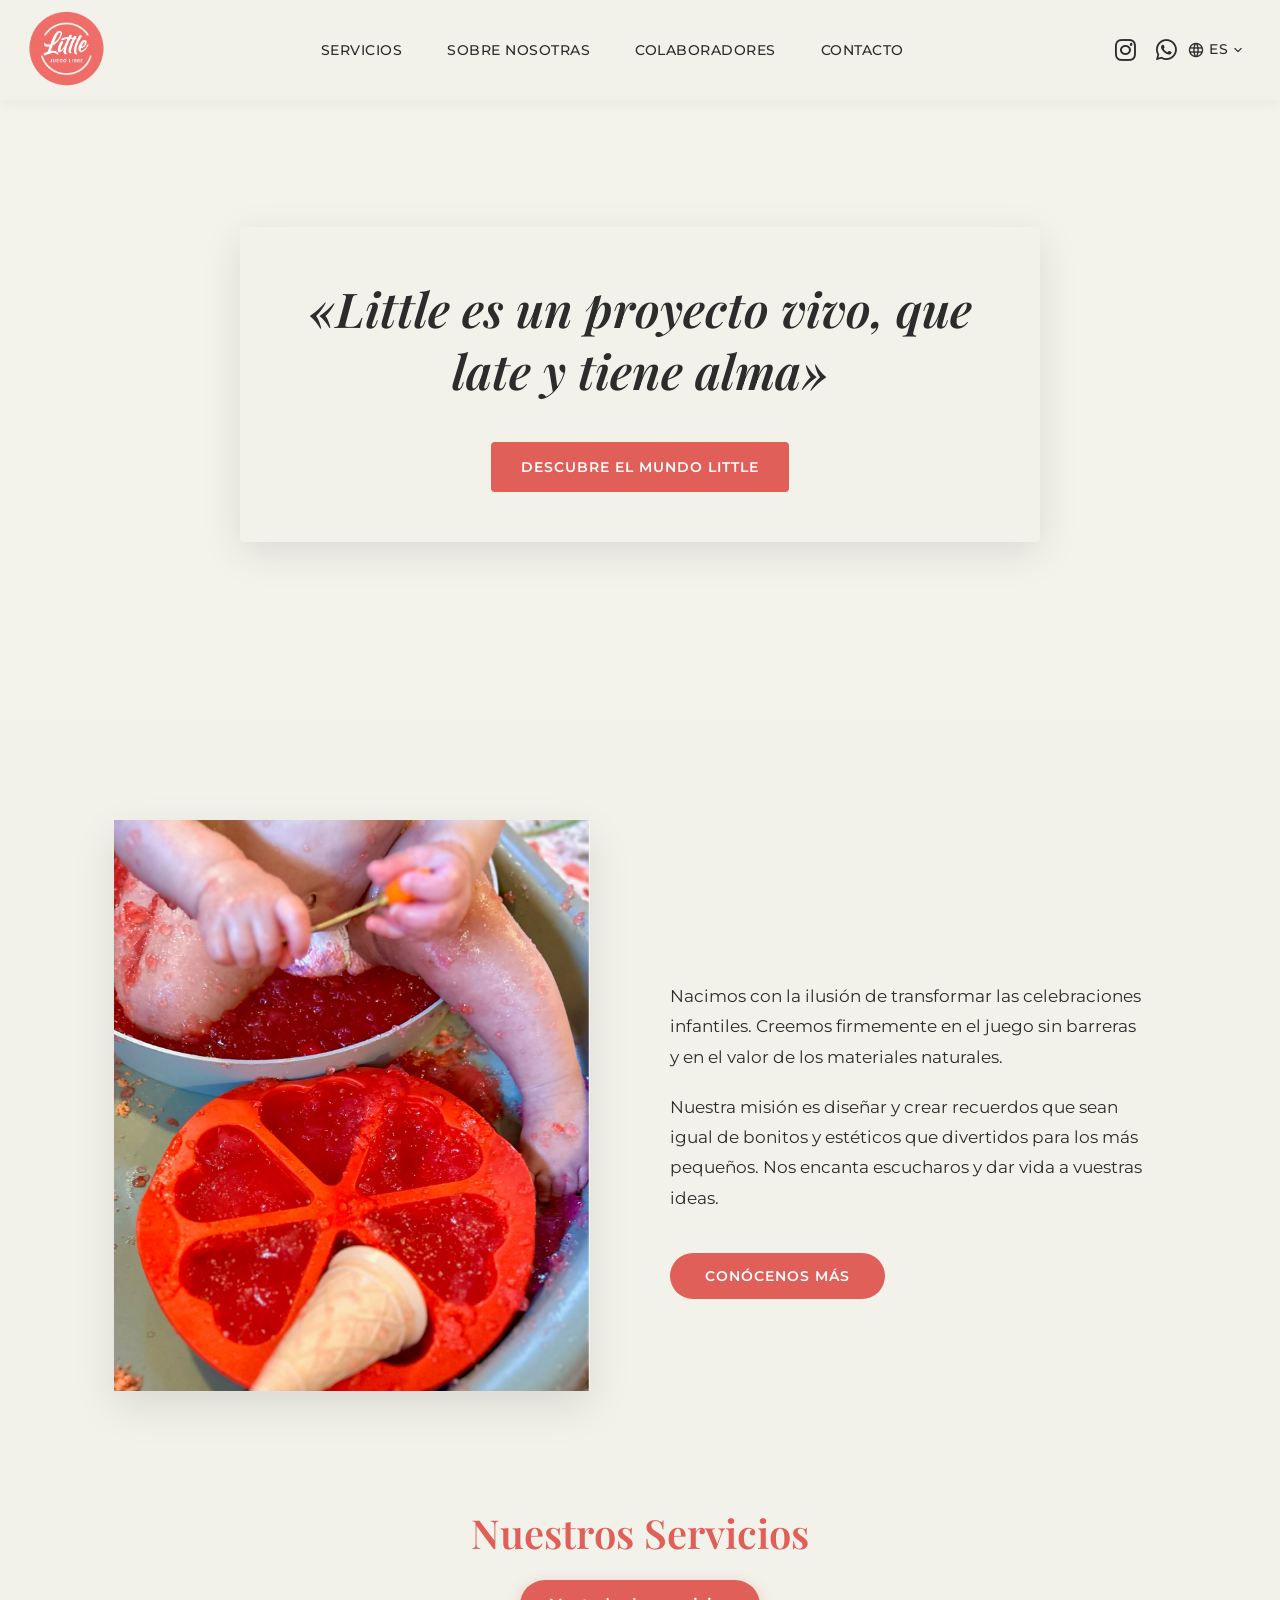
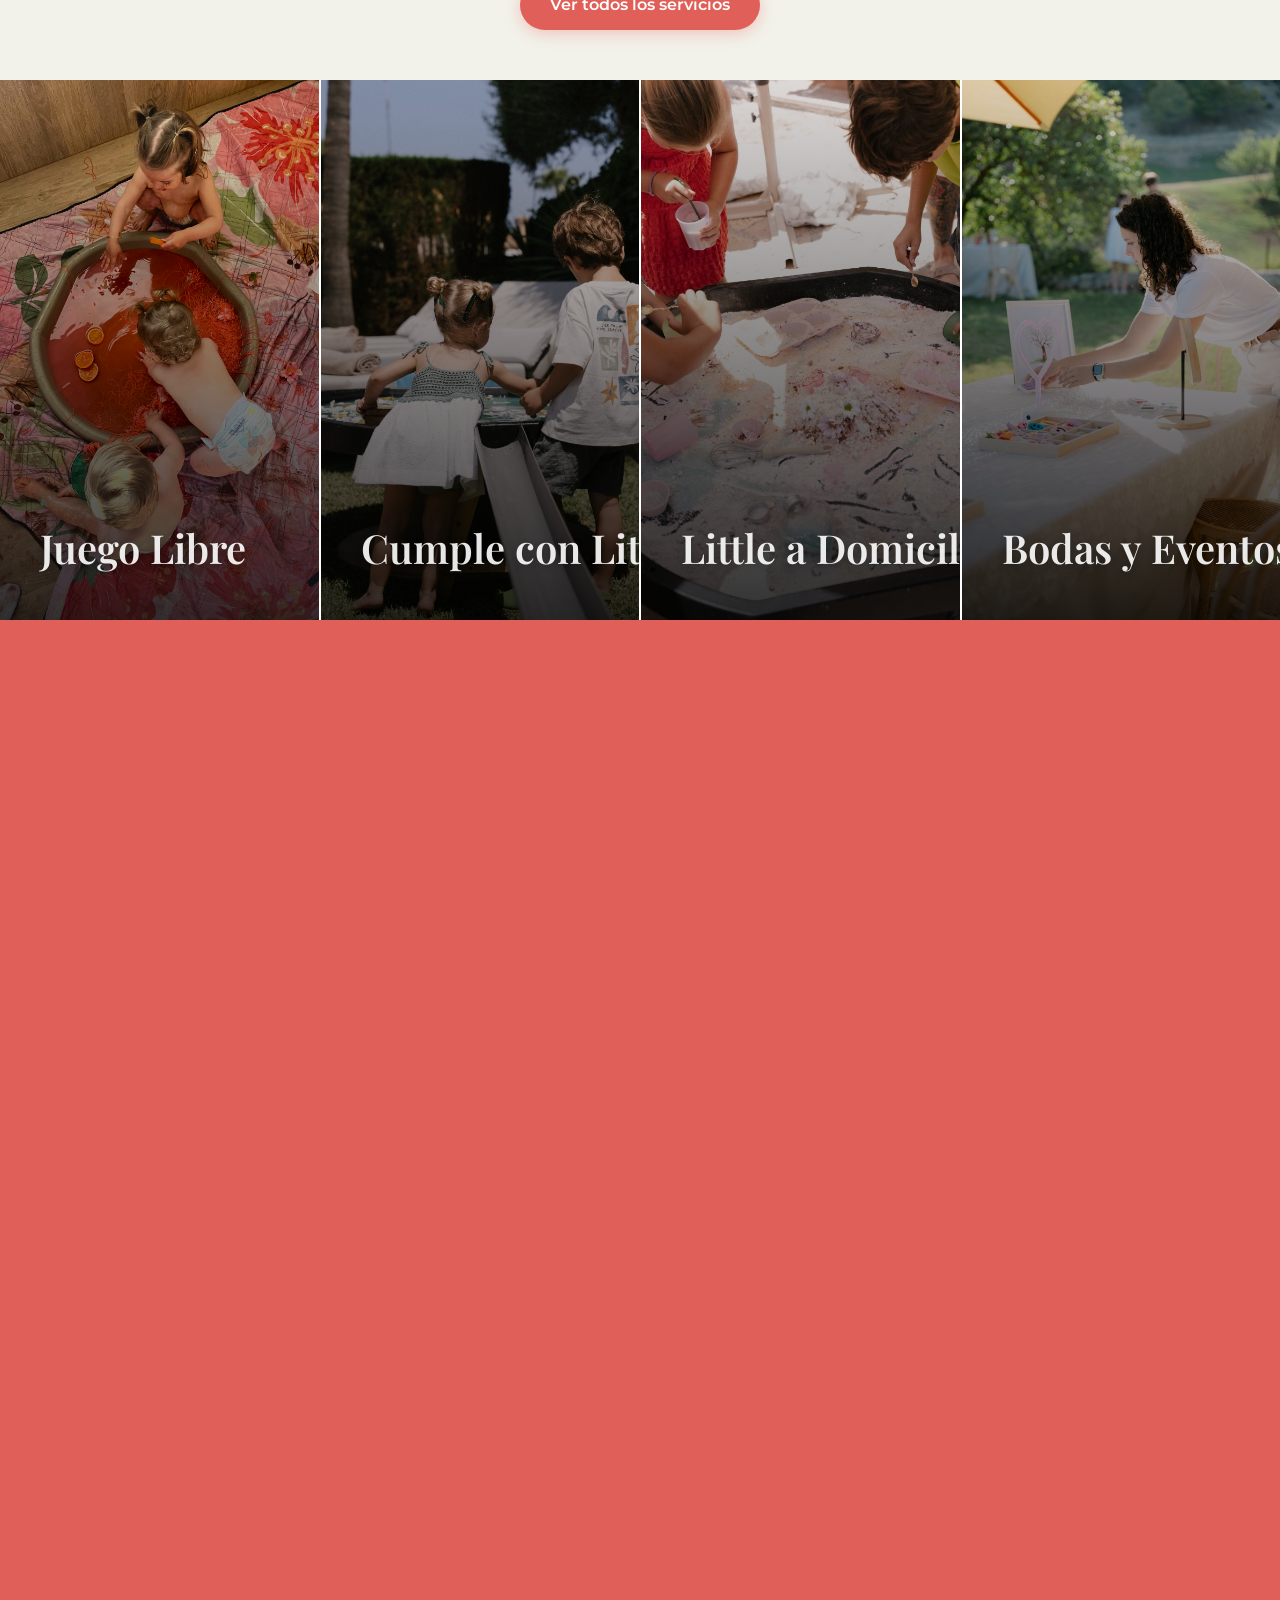
==== commit 1c087e8d: "Add files via upload" ====
--- a/index.html
+++ b/index.html
@@ -86,7 +86,7 @@
                     <video autoplay loop muted playsinline webkit-playsinline src="./assets/hero-video-1.mp4"></video>
                 </div>
                 <div class="video-wrapper">
-                    <video autoplay loop muted playsinline webkit-playsinline src="./assets/IMG_8361.mp4"></video>
+                    <video autoplay loop muted playsinline webkit-playsinline src="./assets/IMG_8361.MOV"></video>
                 </div>
                 <div class="video-wrapper">
                     <video autoplay loop muted playsinline webkit-playsinline src="./assets/hero-video-3.mp4"></video>
@@ -111,8 +111,8 @@
                     </div>
                     <div class="personal-intro-text">
                         <h2 class="animate-wave wave-style-alt" style="font-size: 2.8rem; color: var(--color-accent-primary); margin-bottom: 20px;" data-i18n="intro_title">Little JuegoLibre</h2>
-                        <p style="color: var(--color-text-main); font-size: 1.05rem; line-height: 1.8; margin-bottom: 20px;" data-i18n="intro_desc_1">Nacimos con la ilusión de transformar las celebraciones infantiles. Creemos firmemente en el juego sin barreras y en el valor de los materiales naturales.</p>
-                        <p style="color: var(--color-text-main); font-size: 1.05rem; line-height: 1.8; margin-bottom: 30px;" data-i18n="intro_desc_2">Nuestra misión es diseñar y crear recuerdos que sean igual de bonitos y estéticos que divertidos para los más pequeños. Nos encanta escucharos y dar vida a vuestras ideas.</p>
+                        <p style="color: var(--color-text-main); font-size: 1.05rem; line-height: 1.8; margin-bottom: 20px;" data-i18n="intro_desc_1">En Little creamos experiencias sensoriales para los más peques de la casa a través de, juego libre, cumpleaños, bodas y todo tipo de eventos. Nacemos para dar a la infancia un espacio a su medida, permitiendo que los adultos disfruten con total paz mientras los peques exploran con libertad.</p>
+                        <p style="color: var(--color-text-main); font-size: 1.05rem; line-height: 1.8; margin-bottom: 30px;" data-i18n="intro_desc_2">Con bases sensoriales caseras, comestibles y realizadas a mano. Diseñamos ambientes atractivos y seguros que respetan el ritmo de cada peque. No solo cuidamos, acompañamos conscientemente para que vuestro ratito en familia o gran día sea inolvidable para todos.</p>
                         <a href="sobre-nosotras.html" class="btn btn-primary" style="margin-top: 10px; padding: 12px 35px; border-radius: 30px;" data-i18n="intro_btn">Conócenos más</a>
                     </div>
                 </div>
@@ -142,13 +142,13 @@
                 <div class="hero-panel pop-in delay-3 mobile-hide" style="background-image: url('./assets/service-home.jpg');" onclick="window.location.href='cumpleanos.html?section=home-bd'">
                     <div class="panel-content">
                         <h2 class="panel-title" data-i18n="srv_3_title">Little a Domicilio</h2>
-                        <p class="panel-desc" data-i18n="srv_3_desc">Llevamos la magia, los tipis y toda nuestra propuesta de juego donde necesites: tu casa, un parque o un local de eventos.</p>
+                        <p class="panel-desc" data-i18n="srv_3_desc">llevamos la magia y todas nuestras propuestas de juego donde necesites.</p>
                     </div>
                 </div>
                 <div class="hero-panel pop-in delay-4" style="background-image: url('./assets/service-weddings.jpg');" onclick="window.location.href='eventos.html'">
                     <div class="panel-content">
                         <h2 class="panel-title" data-i18n="srv_4_title">Bodas y Eventos</h2>
-                        <p class="panel-desc" data-i18n="srv_4_desc">Rincones infantiles premium para bodas, comuniones y bautizos. Los adultos celebran con tranquilidad mientras el juego cobra vida.</p>
+                        <p class="panel-desc" data-i18n="srv_4_desc">Rincones infantiles premium para bodas, comuniones y EVENTOS. Los adultos celebran con tranquilidad mientras el juego DE LOS PEQUES cobra vida.</p>
                     </div>
                 </div>
             </div>
@@ -164,22 +164,29 @@
                         <div class="stars">
                             <span class="material-symbols-rounded">star</span><span class="material-symbols-rounded">star</span><span class="material-symbols-rounded">star</span><span class="material-symbols-rounded">star</span><span class="material-symbols-rounded">star</span>
                         </div>
-                        <p class="testimonial-text" data-i18n="testi_1_desc">"¡Una experiencia increíble! El espacio de juego libre es mágico y cuidan hasta el último detalle en los cumpleaños."</p>
-                        <p class="testimonial-author">- María G.</p>
+                        <p class="testimonial-text" data-i18n="testi_1_desc">"Tenemos el corazón lleno de amor de magia little"</p>
+                        <p class="testimonial-author">- Carol</p>
                     </div>
                     <div class="testimonial-card fade-in-up delay-1">
                         <div class="stars">
                             <span class="material-symbols-rounded">star</span><span class="material-symbols-rounded">star</span><span class="material-symbols-rounded">star</span><span class="material-symbols-rounded">star</span><span class="material-symbols-rounded">star</span>
                         </div>
-                        <p class="testimonial-text" data-i18n="testi_2_desc">"Nos montaron unos tipis en casa y los niños quedaron fascinados. Profesionalidad y mucho mimo."</p>
-                        <p class="testimonial-author">- Laura T.</p>
+                        <p class="testimonial-text" data-i18n="testi_2_desc">"Queremos agradeceros la tarde de ayer, nos llenó de una energía preciosa, alineada con como entendemos el disfrute de nuestro bebe y en un entorno que no podía estar mejor preparado"</p>
+                        <p class="testimonial-author">- Elsa</p>
                     </div>
                     <div class="testimonial-card fade-in-up delay-2">
                         <div class="stars">
                             <span class="material-symbols-rounded">star</span><span class="material-symbols-rounded">star</span><span class="material-symbols-rounded">star</span><span class="material-symbols-rounded">star</span><span class="material-symbols-rounded">star</span>
                         </div>
-                        <p class="testimonial-text" data-i18n="testi_3_desc">"El mejor lugar para que los peques experimenten. Materiales de calidad y un ambiente súper relajado y bonito."</p>
-                        <p class="testimonial-author">- Carlos R.</p>
+                        <p class="testimonial-text" data-i18n="testi_3_desc">"El plaer ha estat nostre! Gràcies de nou per aquesta festa inovlidable"</p>
+                        <p class="testimonial-author">- Eli</p>
+                    </div>
+                    <div class="testimonial-card fade-in-up delay-3">
+                        <div class="stars">
+                            <span class="material-symbols-rounded">star</span><span class="material-symbols-rounded">star</span><span class="material-symbols-rounded">star</span><span class="material-symbols-rounded">star</span><span class="material-symbols-rounded">star</span>
+                        </div>
+                        <p class="testimonial-text" data-i18n="testi_4_desc">"Ha estat increible! feu una feina amb màgia i encant"</p>
+                        <p class="testimonial-author">- Sílvia</p>
                     </div>
                 </div>
 
@@ -200,48 +207,72 @@
                     <!-- Item 1 -->
                     <div class="faq-accordion-item">
                         <button class="faq-accordion-header" onclick="toggleFaq(this)">
-                            <span data-i18n="faq_q1">¿Os desplazáis fuera de Palma?</span>
-                            <span class="material-symbols-rounded">expand_more</span>
-                        </button>
-                        <div class="faq-accordion-panel">
-                            <div class="faq-accordion-content">
-                                <p data-i18n="faq_a1">Sí, nos desplazamos por toda la isla de Mallorca. El traslado en Palma capital y alrededores está incluido; zonas más alejadas pueden tener un pequeño recargo de desplazamiento.</p>
+                            <span data-i18n="faq_q1">¿os desplazáis fuera de Palma?</span>
+                            <span class="material-symbols-rounded">expand_more</span>
+                        </button>
+                        <div class="faq-accordion-panel">
+                            <div class="faq-accordion-content">
+                                <p data-i18n="faq_a1">Sí, nos despalzamos por toda la isla de mallorca para montar magia en cada rincon.</p>
                             </div>
                         </div>
                     </div>
                     <!-- Item 2 -->
                     <div class="faq-accordion-item">
                         <button class="faq-accordion-header" onclick="toggleFaq(this)">
-                            <span data-i18n="faq_q2">¿Con cuánto tiempo de antelación debo reservar?</span>
-                            <span class="material-symbols-rounded">expand_more</span>
-                        </button>
-                        <div class="faq-accordion-panel">
-                            <div class="faq-accordion-content">
-                                <p data-i18n="faq_a2">Para Grandes Eventos como Bodas o Comuniones te sugerimos reservar con al menos 3 a 6 meses de antelación. Para cumpleaños, 3 o 4 semanas suele ser suficiente.</p>
+                            <span data-i18n="faq_q2">¿con cuanto tiempo de antelación debo reservar?</span>
+                            <span class="material-symbols-rounded">expand_more</span>
+                        </button>
+                        <div class="faq-accordion-panel">
+                            <div class="faq-accordion-content">
+                                <p data-i18n="faq_a2">para todo tipo de eventos tanto bodas como cumpleaños recomendamos entre 4-6 meses de antelación, incluso para bodas más tiempo, sobretodo si teneis un dia clave. Ya que todo lo hacemos personalizado y necesitamos tiempo de preparación.</p>
                             </div>
                         </div>
                     </div>
                     <!-- Item 3 -->
                     <div class="faq-accordion-item">
                         <button class="faq-accordion-header" onclick="toggleFaq(this)">
-                            <span data-i18n="faq_q3">¿Qué edades abarca el Juego Libre?</span>
-                            <span class="material-symbols-rounded">expand_more</span>
-                        </button>
-                        <div class="faq-accordion-panel">
-                            <div class="faq-accordion-content">
-                                <p data-i18n="faq_a3">Nuestros rincones y materiales están adaptados principalmente para peques desde que caminan hasta los 6-8 años, aunque siempre personalizamos según los invitados.</p>
+                            <span data-i18n="faq_q3">¿Que edades abarca juego libre?</span>
+                            <span class="material-symbols-rounded">expand_more</span>
+                        </button>
+                        <div class="faq-accordion-panel">
+                            <div class="faq-accordion-content">
+                                <p data-i18n="faq_a3">Nuestro espacio de juego libre esta dirigido a peques desde que se mantienen sentados hasta los 4-5 años.</p>
                             </div>
                         </div>
                     </div>
                     <!-- Item 4 -->
                     <div class="faq-accordion-item">
                         <button class="faq-accordion-header" onclick="toggleFaq(this)">
-                            <span data-i18n="faq_q4">¿Cuidáis de los niños durante el banquete de bodas?</span>
-                            <span class="material-symbols-rounded">expand_more</span>
-                        </button>
-                        <div class="faq-accordion-panel">
-                            <div class="faq-accordion-content">
-                                <p data-i18n="faq_a4">¡Sí! Nuestras animadoras pueden estar presentes no solo en la zona de Juego Libre, sino también dando soporte en la mesa de los niños durante el convite.</p>
+                            <span data-i18n="faq_q4">¿Como reservar?</span>
+                            <span class="material-symbols-rounded">expand_more</span>
+                        </button>
+                        <div class="faq-accordion-panel">
+                            <div class="faq-accordion-content">
+                                <p data-i18n="faq_a4">La reserva tanto de juego libre como para cumples o eventos es a través de whatsapp, instagram o rellenando el formulario de la página de contacto.</p>
+                            </div>
+                        </div>
+                    </div>
+                    <!-- Item 5 -->
+                    <div class="faq-accordion-item">
+                        <button class="faq-accordion-header" onclick="toggleFaq(this)">
+                            <span data-i18n="faq_q5">¿Qué pasa si mi hijo tiene alguna alergia alimentaria?</span>
+                            <span class="material-symbols-rounded">expand_more</span>
+                        </button>
+                        <div class="faq-accordion-panel">
+                            <div class="faq-accordion-content">
+                                <p data-i18n="faq_a5">No habría ningun problema, es importante que se nos informe cuando se haga la reserva y será un espacio seguro para todos. para poder disfrutar con calma y tranquilidad.</p>
+                            </div>
+                        </div>
+                    </div>
+                    <!-- Item 6 -->
+                    <div class="faq-accordion-item">
+                        <button class="faq-accordion-header" onclick="toggleFaq(this)">
+                            <span data-i18n="faq_q6">¿Los padres deben estar presentes durante la actividad?</span>
+                            <span class="material-symbols-rounded">expand_more</span>
+                        </button>
+                        <div class="faq-accordion-panel">
+                            <div class="faq-accordion-content">
+                                <p data-i18n="faq_a6">en talleres y juego libre exterior fomentamos que los adultos también se sumerjan en la observación y el juego junto a sus hij@s. En bodas y eventos más personalizados nos encargamos de un acompañamiento consciente y respetuoso.</p>
                             </div>
                         </div>
                     </div>
@@ -353,9 +384,9 @@
                     Nos encanta saber tu opinión y la de tu peque.<br>
                     <strong>Nota:</strong> Al enviarla nos llegará por correo privado para que la revisemos antes de que se publique en la web, de forma segura.
                 </p>
-                <form id="review-form" action="https://formsubmit.co/toni.ford2005@gmail.com" method="POST" target="_blank" enctype="multipart/form-data" style="display: flex; flex-direction: column; gap: 12px;">
+                <form id="review-form" action="https://formsubmit.co/toni.ford2005@gmail.com" method="POST" target="review-hidden-iframe" enctype="multipart/form-data" style="display: flex; flex-direction: column; gap: 12px;">
                     <input type="hidden" name="_subject" value="¡Nueva Reseña para Moderar!">
-                    <input type="hidden" name="_captcha" value="true">
+                    <input type="hidden" name="_captcha" value="false">
                     <div>
                         <label style="display: block; font-weight: 500; margin-bottom: 5px; color: var(--color-text-main); font-size: 0.9rem;" data-i18n="review_form_name">Tu Nombre</label>
                         <input type="text" name="Nombre" required style="width: 100%; padding: 8px; border: 1px solid #ddd; border-radius: var(--border-radius-sm); font-family: var(--font-body);">
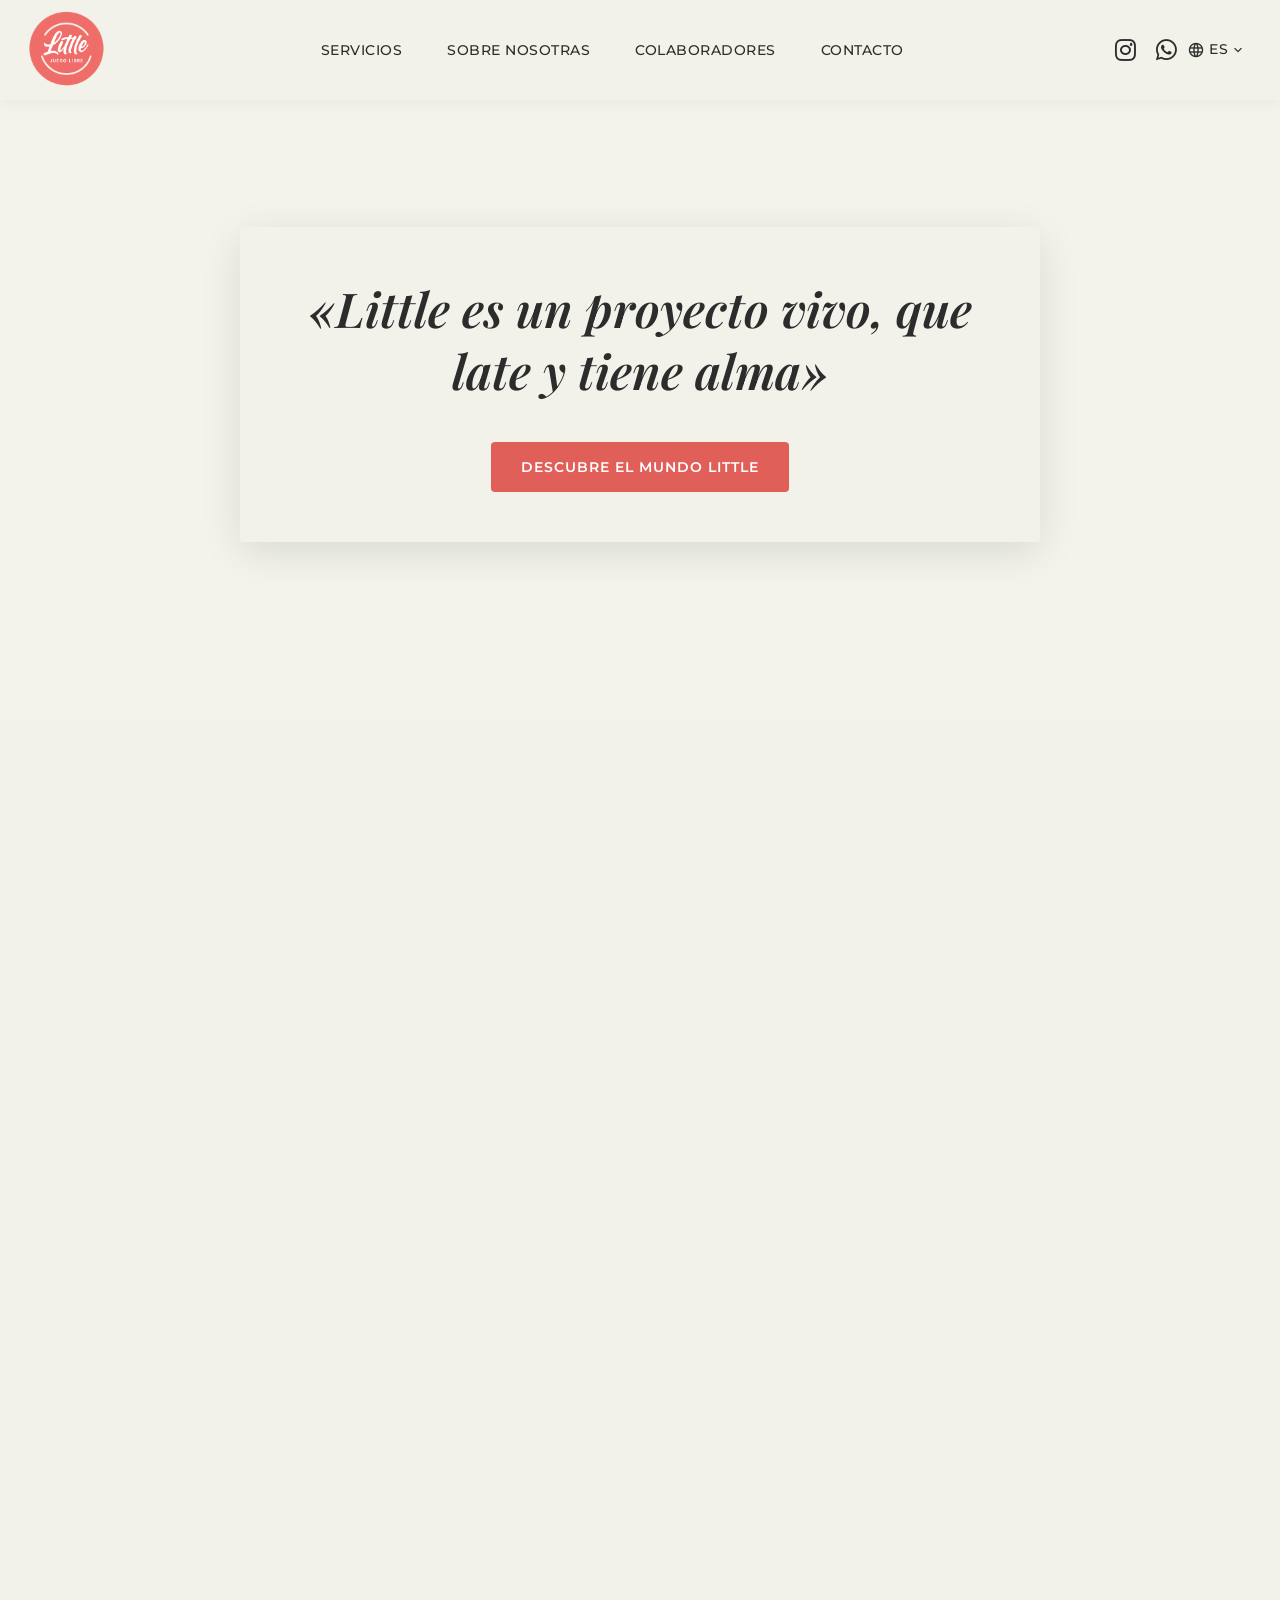
==== commit 551b13a1: "Add files via upload" ====
(no text change in the page or its own stylesheets)
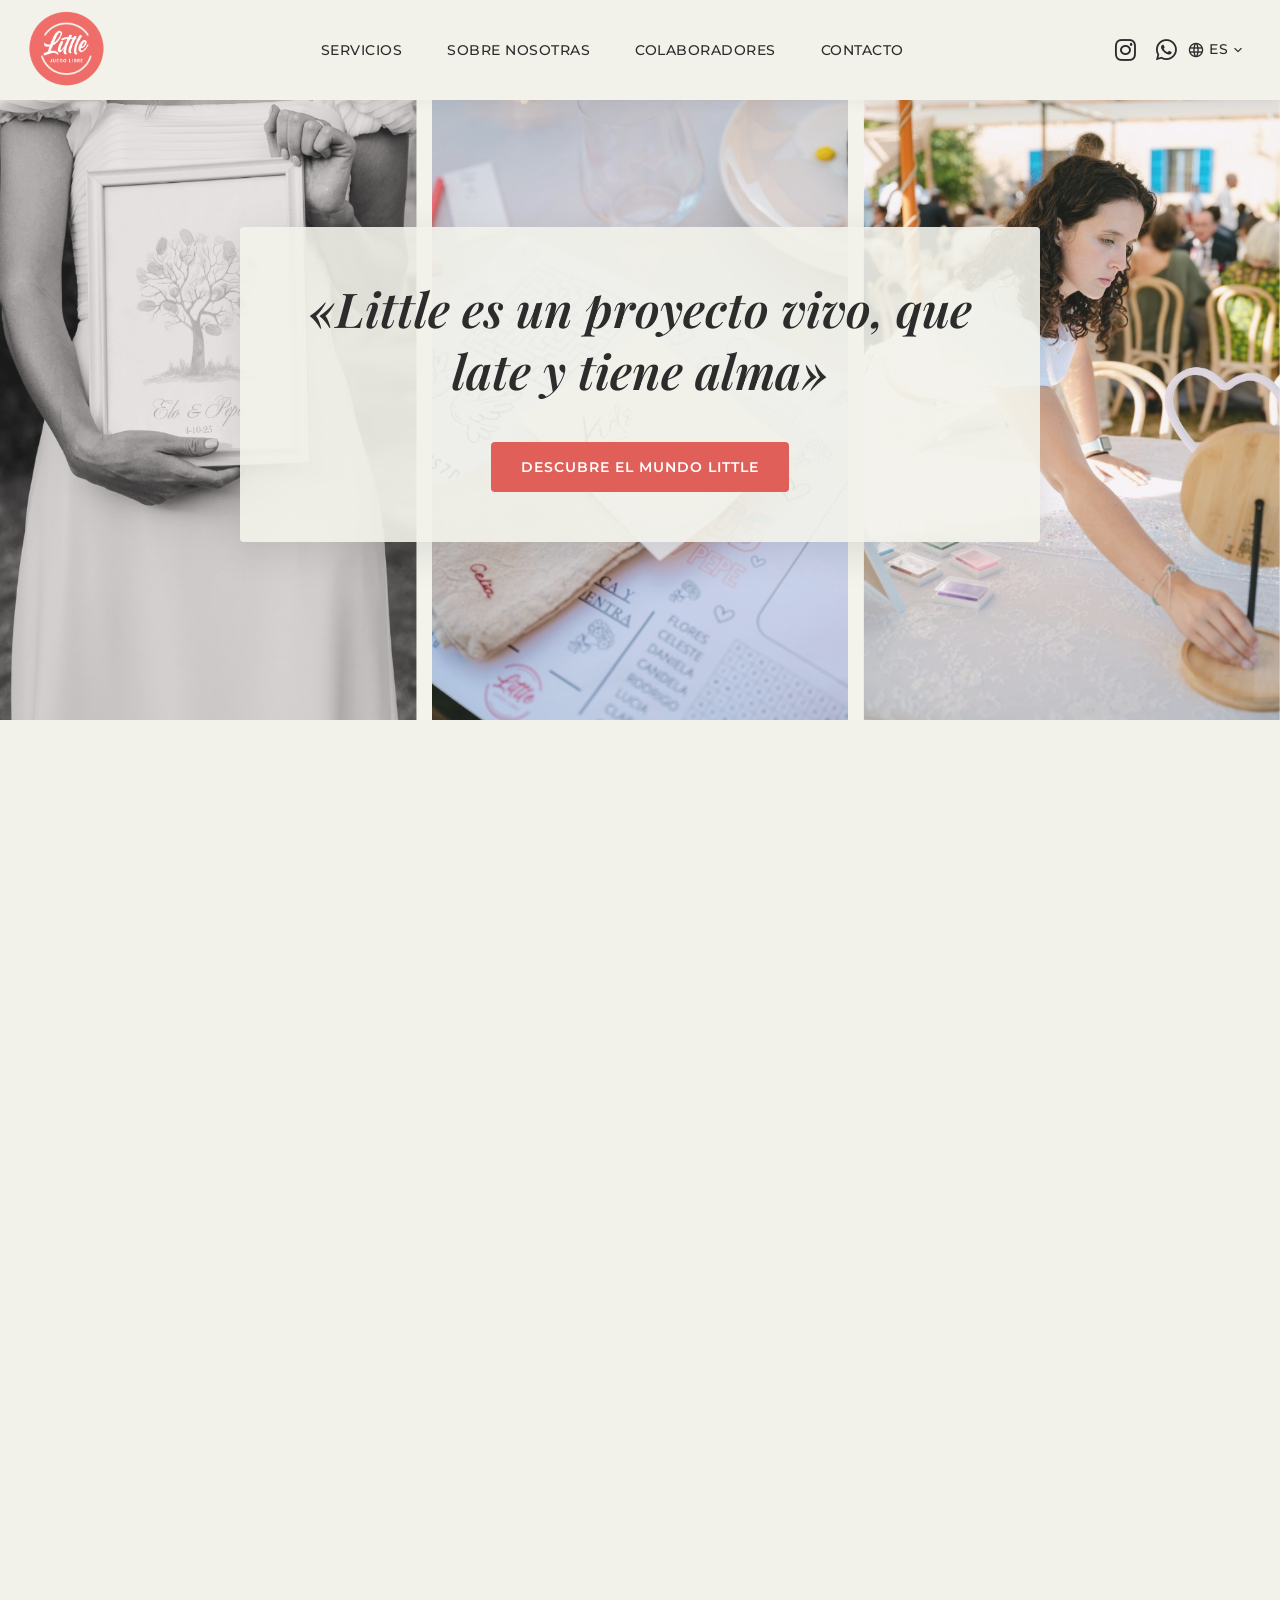
==== commit b4b4e383: "Add files via upload" ====
--- a/index.html
+++ b/index.html
@@ -19,6 +19,12 @@
         href="https://fonts.googleapis.com/css2?family=Material+Symbols+Rounded:opsz,wght,FILL,GRAD@24,400,0,0" />
     <link rel="stylesheet" href="https://cdnjs.cloudflare.com/ajax/libs/font-awesome/6.4.0/css/all.min.css" />
     <link rel="stylesheet" href="./css/style.css?v=15">
+    <!-- Favicon & SEO -->
+    <link rel="icon" href="./assets/logo.png" type="image/png">
+    <meta property="og:title" content="Little Juego Libre">
+    <meta property="og:description" content="Eventos personalizados y magia en cada rincón para los peques.">
+    <meta property="og:image" content="./assets/logo-coral.jpg">
+    <meta property="og:type" content="website">
 </head>
 
 <body>
@@ -83,13 +89,13 @@
         <section class="hero" id="inicio">
             <div class="hero-video-background">
                 <div class="video-wrapper">
-                    <video autoplay loop muted playsinline webkit-playsinline src="./assets/hero-video-1.mp4"></video>
+                    <video autoplay loop muted playsinline webkit-playsinline poster="./assets/eventos-hero-1.jpg" src="./assets/hero-video-1.mp4"></video>
                 </div>
                 <div class="video-wrapper">
-                    <video autoplay loop muted playsinline webkit-playsinline src="./assets/IMG_8361.MOV"></video>
+                    <video autoplay loop muted playsinline webkit-playsinline poster="./assets/eventos-hero-2.jpg" src="./assets/IMG_8361.MOV"></video>
                 </div>
                 <div class="video-wrapper">
-                    <video autoplay loop muted playsinline webkit-playsinline src="./assets/hero-video-3.mp4"></video>
+                    <video autoplay loop muted playsinline webkit-playsinline poster="./assets/eventos-hero-3.jpg" src="./assets/hero-video-3.mp4"></video>
                 </div>
             </div>
             <div class="hero-overlay"></div>
@@ -154,12 +160,31 @@
             </div>
         </section>
 
+        <!-- Instagram Feed -->
+        <section class="section" id="instagram-feed" style="background-color: var(--color-bg-primary); padding: 100px 0;">
+            <div class="container text-center fade-in-up">
+                <p style="color: var(--color-accent-primary); font-weight: 600; text-transform: uppercase; letter-spacing: 2px; margin-bottom: 10px;">En Directo</p>
+                <h2 class="section-title animate-wave wave-style-1" style="font-family: var(--font-heading); font-size: 2.8rem; color: var(--color-text-main); margin-bottom: 20px;">Lo último en Little</h2>
+                <p style="color: var(--color-text-light); font-size: 1.1rem; max-width: 600px; margin: 0 auto 40px auto;">
+                    Sigue de cerca todas nuestras locuras, setups, juegos sensoriales y eventos a través de nuestro Instagram.
+                </p>
+                
+                <div class="instagram-embed-wrapper" style="max-width: 400px; margin: 0 auto; background: white; padding: 15px; border-radius: 20px; box-shadow: 0 15px 30px rgba(0,0,0,0.05);">
+                    <!-- Embed Real de Instagram -->
+                    <blockquote class="instagram-media" data-instgrm-captioned data-instgrm-permalink="https://www.instagram.com/reel/DW7MQQriMgE/?utm_source=ig_embed&amp;utm_campaign=loading" data-instgrm-version="14" style=" background:#FFF; border:0; border-radius:3px; box-shadow:0 0 1px 0 rgba(0,0,0,0.5),0 1px 10px 0 rgba(0,0,0,0.15); margin: 1px; max-width:540px; min-width:326px; padding:0; width:99.375%; width:-webkit-calc(100% - 2px); width:calc(100% - 2px);"><div style="padding:16px;"> <a href="https://www.instagram.com/reel/DW7MQQriMgE/?utm_source=ig_embed&amp;utm_campaign=loading" style=" background:#FFFFFF; line-height:0; padding:0 0; text-align:center; text-decoration:none; width:100%;" target="_blank"> <div style=" display: flex; flex-direction: row; align-items: center;"> <div style="background-color: #F4F4F4; border-radius: 50%; flex-grow: 0; height: 40px; margin-right: 14px; width: 40px;"></div> <div style="display: flex; flex-direction: column; flex-grow: 1; justify-content: center;"> <div style=" background-color: #F4F4F4; border-radius: 4px; flex-grow: 0; height: 14px; margin-bottom: 6px; width: 100px;"></div> <div style=" background-color: #F4F4F4; border-radius: 4px; flex-grow: 0; height: 14px; width: 60px;"></div></div></div><div style="padding: 19% 0;"></div> <div style="display:block; height:50px; margin:0 auto 12px; width:50px;"><svg width="50px" height="50px" viewBox="0 0 60 60" version="1.1" xmlns="https://www.w3.org/2000/svg" xmlns:xlink="https://www.w3.org/1999/xlink"><g stroke="none" stroke-width="1" fill="none" fill-rule="evenodd"><g transform="translate(-511.000000, -20.000000)" fill="#000000"><g><path d="M556.869,30.41 C554.814,30.41 553.148,32.076 553.148,34.131 C553.148,36.186 554.814,37.852 556.869,37.852 C558.924,37.852 560.59,36.186 560.59,34.131 C560.59,32.076 558.924,30.41 556.869,30.41 M541,60.657 C535.114,60.657 530.342,55.887 530.342,50 C530.342,44.114 535.114,39.342 541,39.342 C546.887,39.342 551.658,44.114 551.658,50 C551.658,55.887 546.887,60.657 541,60.657 M541,33.886 C532.1,33.886 524.886,41.1 524.886,50 C524.886,58.899 532.1,66.113 541,66.113 C549.9,66.113 557.115,58.899 557.115,50 C557.115,41.1 549.9,33.886 541,33.886 M565.378,62.101 C565.244,65.022 564.756,66.606 564.346,67.663 C563.803,69.06 563.154,70.057 562.106,71.106 C561.058,72.155 560.06,72.803 558.662,73.347 C557.607,73.757 556.021,74.244 553.102,74.378 C549.944,74.521 548.997,74.552 541,74.552 C533.003,74.552 532.056,74.521 528.898,74.378 C525.979,74.244 524.393,73.757 523.338,73.347 C521.94,72.803 520.942,72.155 519.894,71.106 C518.846,70.057 518.197,69.06 517.654,67.663 C517.244,66.606 516.755,65.022 516.623,62.101 C516.479,58.943 516.448,57.996 516.448,50 C516.448,42.003 516.479,41.056 516.623,37.899 C516.755,34.978 517.244,33.391 517.654,32.338 C518.197,30.938 518.846,29.942 519.894,28.894 C520.942,27.846 521.94,27.196 523.338,26.654 C524.393,26.244 525.979,25.756 528.898,25.623 C532.057,25.479 533.004,25.448 541,25.448 C548.997,25.448 549.943,25.479 553.102,25.623 C556.021,25.756 557.607,26.244 558.662,26.654 C560.06,27.196 561.058,27.846 562.106,28.894 C563.154,29.942 563.803,30.938 564.346,32.338 C564.756,33.391 565.244,34.978 565.378,37.899 C565.522,41.056 565.552,42.003 565.552,50 C565.552,57.996 565.522,58.943 565.378,62.101 M570.82,37.631 C570.674,34.438 570.167,32.258 569.425,30.349 C568.659,28.377 567.633,26.702 565.965,25.035 C564.297,23.368 562.623,22.342 560.652,21.575 C558.743,20.834 556.562,20.326 553.369,20.18 C550.169,20.033 549.148,20 541,20 C532.853,20 531.831,20.033 528.631,20.18 C525.438,20.326 523.257,20.834 521.349,21.575 C519.376,22.342 517.703,23.368 516.035,25.035 C514.368,26.702 513.342,28.377 512.574,30.349 C511.834,32.258 511.326,34.438 511.181,37.631 C511.035,40.831 511,41.851 511,50 C511,58.147 511.035,59.17 511.181,62.369 C511.326,65.562 511.834,67.743 512.574,69.651 C513.342,71.625 514.368,73.296 516.035,74.965 C517.703,76.634 519.376,77.658 521.349,78.425 C523.257,79.167 525.438,79.673 528.631,79.82 C531.831,79.965 532.853,80.001 541,80.001 C549.148,80.001 550.169,79.965 553.369,79.82 C556.562,79.673 558.743,79.167 560.652,78.425 C562.623,77.658 564.297,76.634 565.965,74.965 C567.633,73.296 568.659,71.625 569.425,69.651 C570.167,67.743 570.674,65.562 570.82,62.369 C570.966,59.17 571,58.147 571,50 C571,41.851 570.966,40.831 570.82,37.631"></path></g></g></g></svg></div><div style="padding-top: 8px;"> <div style=" color:#3897f0; font-family:Arial,sans-serif; font-size:14px; font-style:normal; font-weight:550; line-height:18px;">Ver esta publicación en Instagram</div></div><div style="padding: 12.5% 0;"></div> <div style="display: flex; flex-direction: row; margin-bottom: 14px; align-items: center;"><div> <div style="background-color: #F4F4F4; border-radius: 50%; height: 12.5px; width: 12.5px; transform: translateX(0px) translateY(7px);"></div> <div style="background-color: #F4F4F4; height: 12.5px; transform: rotate(-45deg) translateX(3px) translateY(1px); width: 12.5px; flex-grow: 0; margin-right: 14px; margin-left: 2px;"></div> <div style="background-color: #F4F4F4; border-radius: 50%; height: 12.5px; width: 12.5px; transform: translateX(9px) translateY(-18px);"></div></div><div style="margin-left: 8px;"> <div style=" background-color: #F4F4F4; border-radius: 50%; flex-grow: 0; height: 20px; width: 20px;"></div> <div style=" width: 0; height: 0; border-top: 2px solid transparent; border-left: 6px solid #f4f4f4; border-bottom: 2px solid transparent; transform: translateX(16px) translateY(-4px) rotate(30deg)"></div></div><div style="margin-left: auto;"> <div style=" width: 0px; border-top: 8px solid #F4F4F4; border-right: 8px solid transparent; transform: translateY(16px);"></div> <div style=" background-color: #F4F4F4; flex-grow: 0; height: 12px; width: 16px; transform: translateY(-4px);"></div> <div style=" width: 0; height: 0; border-top: 8px solid #F4F4F4; border-left: 8px solid transparent; transform: translateY(-4px) translateX(8px);"></div></div></div> <div style="display: flex; flex-direction: column; flex-grow: 1; justify-content: center; margin-bottom: 24px;"> <div style=" background-color: #F4F4F4; border-radius: 4px; flex-grow: 0; height: 14px; margin-bottom: 6px; width: 224px;"></div> <div style=" background-color: #F4F4F4; border-radius: 4px; flex-grow: 0; height: 14px; width: 144px;"></div></div></a><p style=" color:#c9c8cd; font-family:Arial,sans-serif; font-size:14px; line-height:17px; margin-bottom:0; margin-top:8px; overflow:hidden; padding:8px 0 7px; text-align:center; text-overflow:ellipsis; white-space:nowrap;"><a href="https://www.instagram.com/reel/DW7MQQriMgE/?utm_source=ig_embed&amp;utm_campaign=loading" style=" color:#c9c8cd; font-family:Arial,sans-serif; font-size:14px; font-style:normal; font-weight:normal; line-height:17px; text-decoration:none;" target="_blank">Una publicación compartida de Little juego libre (@little_juegolibre)</a></p></div></blockquote>
+                    <script async src="https://www.instagram.com/embed.js"></script>
+                </div>
+
+                <a href="https://www.instagram.com/little_juegolibre/" target="_blank" class="btn btn-primary" style="margin-top: 30px; border-radius: 30px;"><i class="fa-brands fa-instagram" style="margin-right: 8px;"></i> Descubrir más</a>
+            </div>
+        </section>
+
         <!-- Testimonios -->
         <section class="section testimonials" style="background-color: var(--color-accent-primary); padding-top: 200px; padding-bottom: 150px; color: white;">
             <div class="container text-center fade-in-up">
                 <h2 class="section-title animate-wave wave-style-1" style="color: white; margin-bottom: 50px;" data-i18n="testi_title">Lo que dicen de Nosotras</h2>
 
-                <div class="testimonials-grid">
+                <div class="testimonials-grid" id="reviews-dynamic-container">
                     <div class="testimonial-card fade-in-up">
                         <div class="stars">
                             <span class="material-symbols-rounded">star</span><span class="material-symbols-rounded">star</span><span class="material-symbols-rounded">star</span><span class="material-symbols-rounded">star</span><span class="material-symbols-rounded">star</span>
@@ -333,6 +358,7 @@
     <script defer src="./js/translations.js"></script>
     <script defer src="./js/language.js"></script>
     <script defer src="./js/main.js"></script>
+    <script type="module" src="./js/reviews.js"></script>
     <!-- 3D Globe -->
 
     <!-- Review Modal Script -->
@@ -384,9 +410,11 @@
                     Nos encanta saber tu opinión y la de tu peque.<br>
                     <strong>Nota:</strong> Al enviarla nos llegará por correo privado para que la revisemos antes de que se publique en la web, de forma segura.
                 </p>
-                <form id="review-form" action="https://formsubmit.co/toni.ford2005@gmail.com" method="POST" target="review-hidden-iframe" enctype="multipart/form-data" style="display: flex; flex-direction: column; gap: 12px;">
-                    <input type="hidden" name="_subject" value="¡Nueva Reseña para Moderar!">
+                <form id="review-form" action="https://formsubmit.co/AQUI_TU_CORREO@GMAIL.COM" method="POST" enctype="multipart/form-data" style="display: flex; flex-direction: column; gap: 12px;">
+                    <input type="hidden" name="_subject" value="¡Nueva Reseña de Cliente (Lista para publicar)!">
                     <input type="hidden" name="_captcha" value="false">
+                    <input type="hidden" name="_template" value="box">
+                    <input type="hidden" name="_next" value="https://littlejuegolibre.com/index.html?submit=ok">
                     <div>
                         <label style="display: block; font-weight: 500; margin-bottom: 5px; color: var(--color-text-main); font-size: 0.9rem;" data-i18n="review_form_name">Tu Nombre</label>
                         <input type="text" name="Nombre" required style="width: 100%; padding: 8px; border: 1px solid #ddd; border-radius: var(--border-radius-sm); font-family: var(--font-body);">
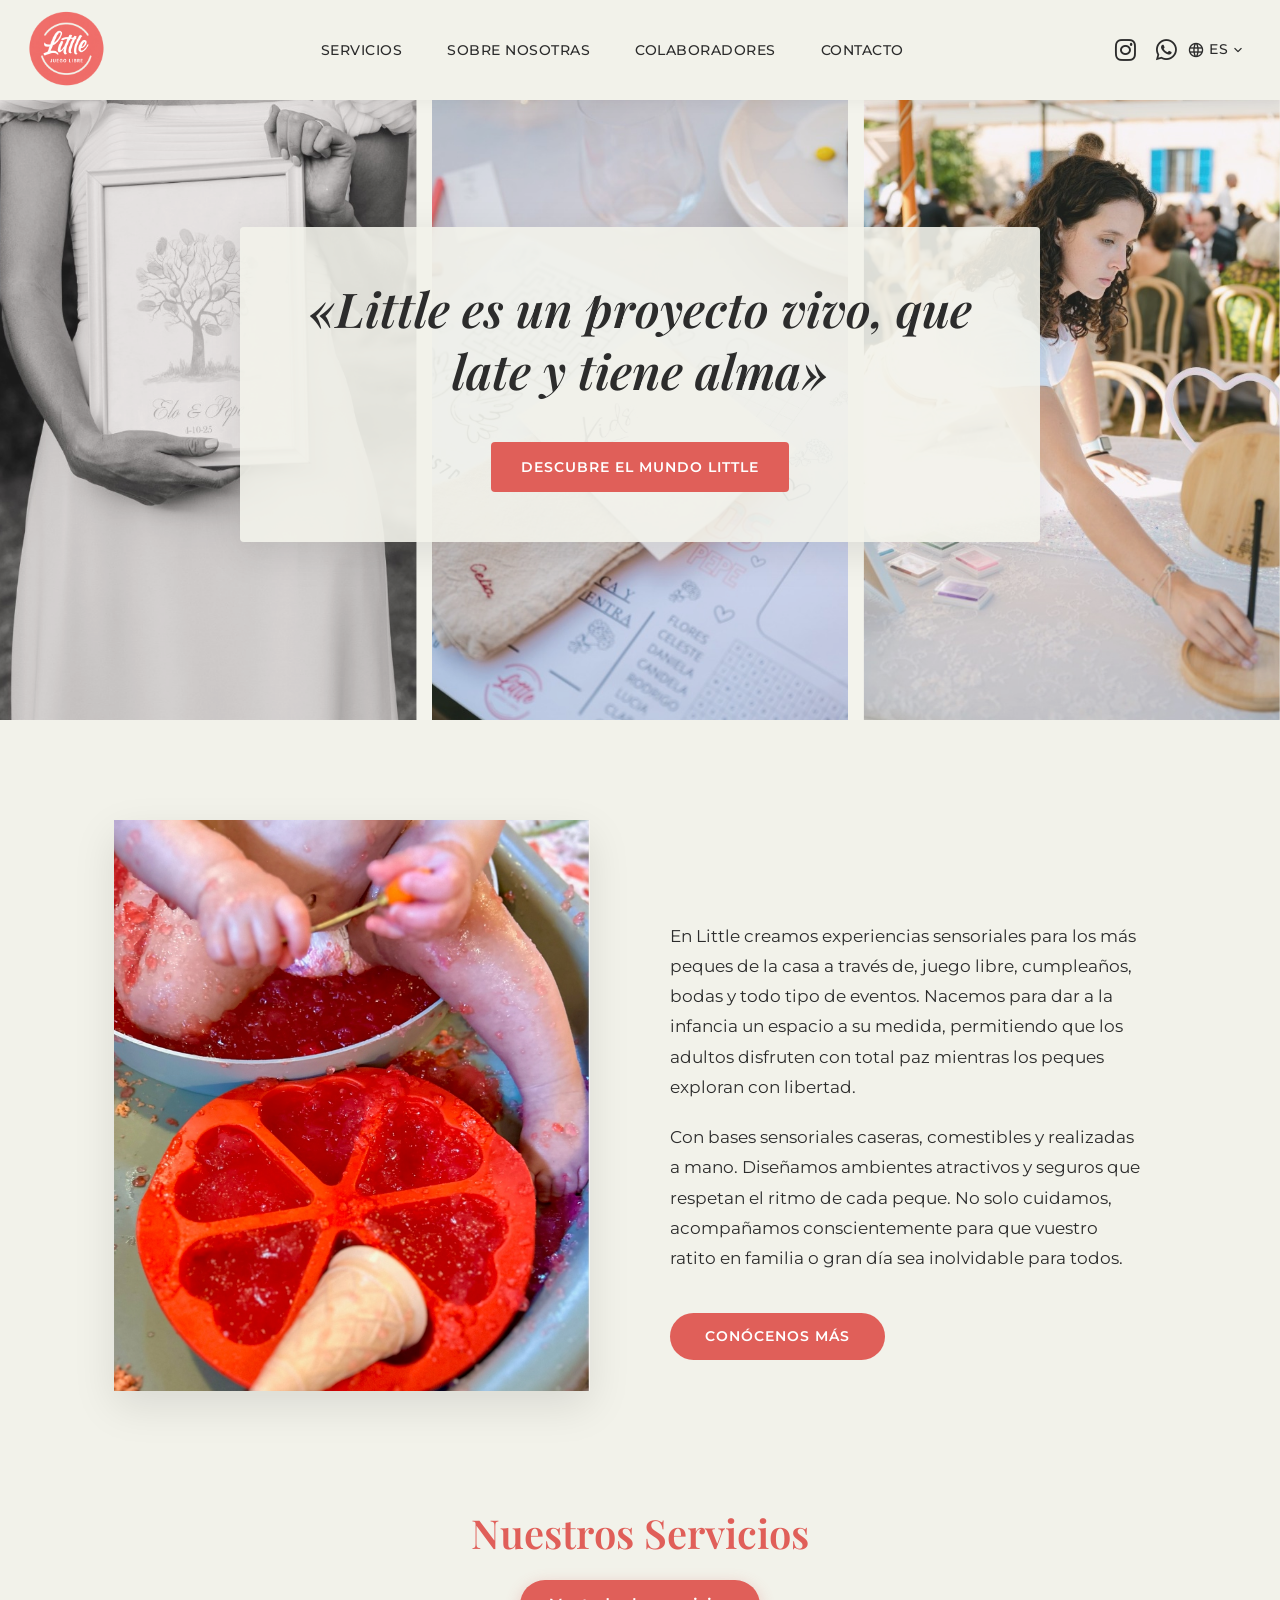
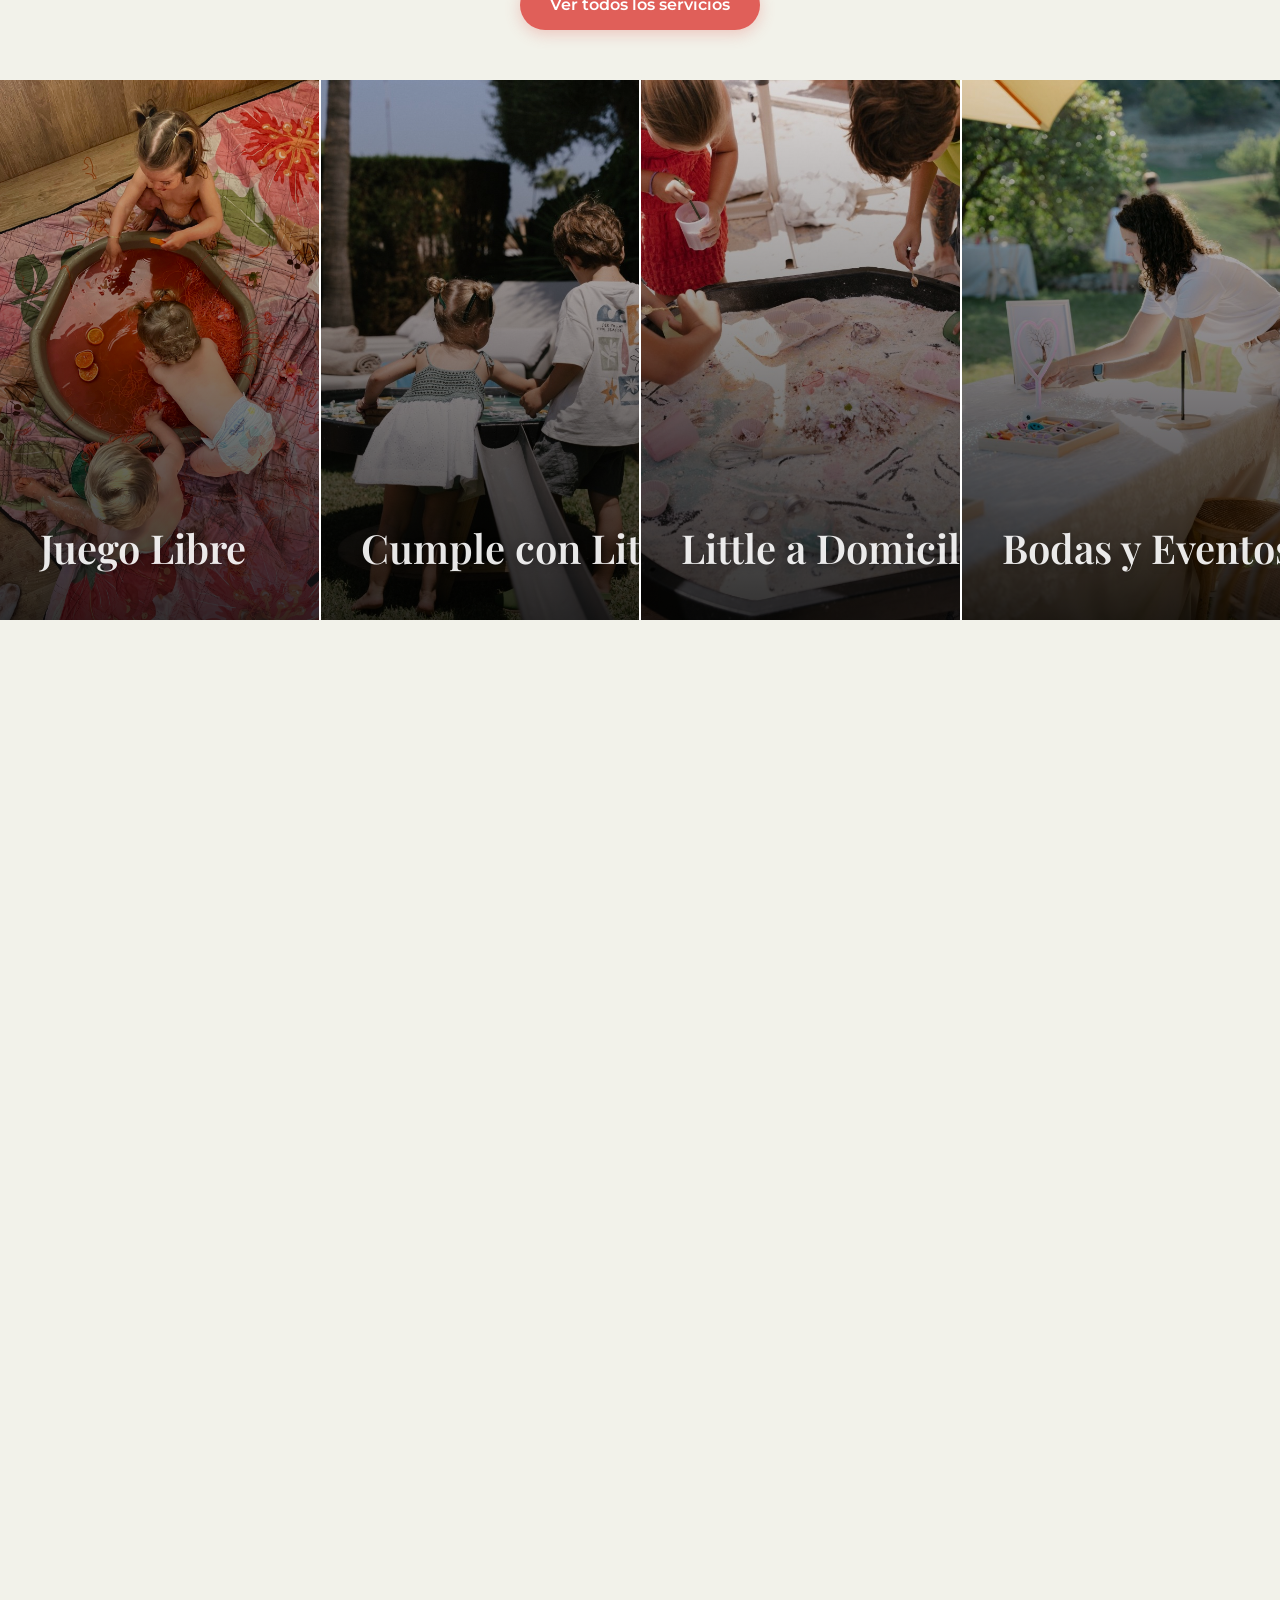
==== commit d12991a8: "Update index.html" ====
--- a/index.html
+++ b/index.html
@@ -92,7 +92,7 @@
                     <video autoplay loop muted playsinline webkit-playsinline poster="./assets/eventos-hero-1.jpg" src="./assets/hero-video-1.mp4"></video>
                 </div>
                 <div class="video-wrapper">
-                    <video autoplay loop muted playsinline webkit-playsinline poster="./assets/eventos-hero-2.jpg" src="./assets/IMG_8361.MOV"></video>
+                    <video autoplay loop muted playsinline webkit-playsinline poster="./assets/eventos-hero-2.jpg" src="./assets/IMG_8361.mp4"></video>
                 </div>
                 <div class="video-wrapper">
                     <video autoplay loop muted playsinline webkit-playsinline poster="./assets/eventos-hero-3.jpg" src="./assets/hero-video-3.mp4"></video>
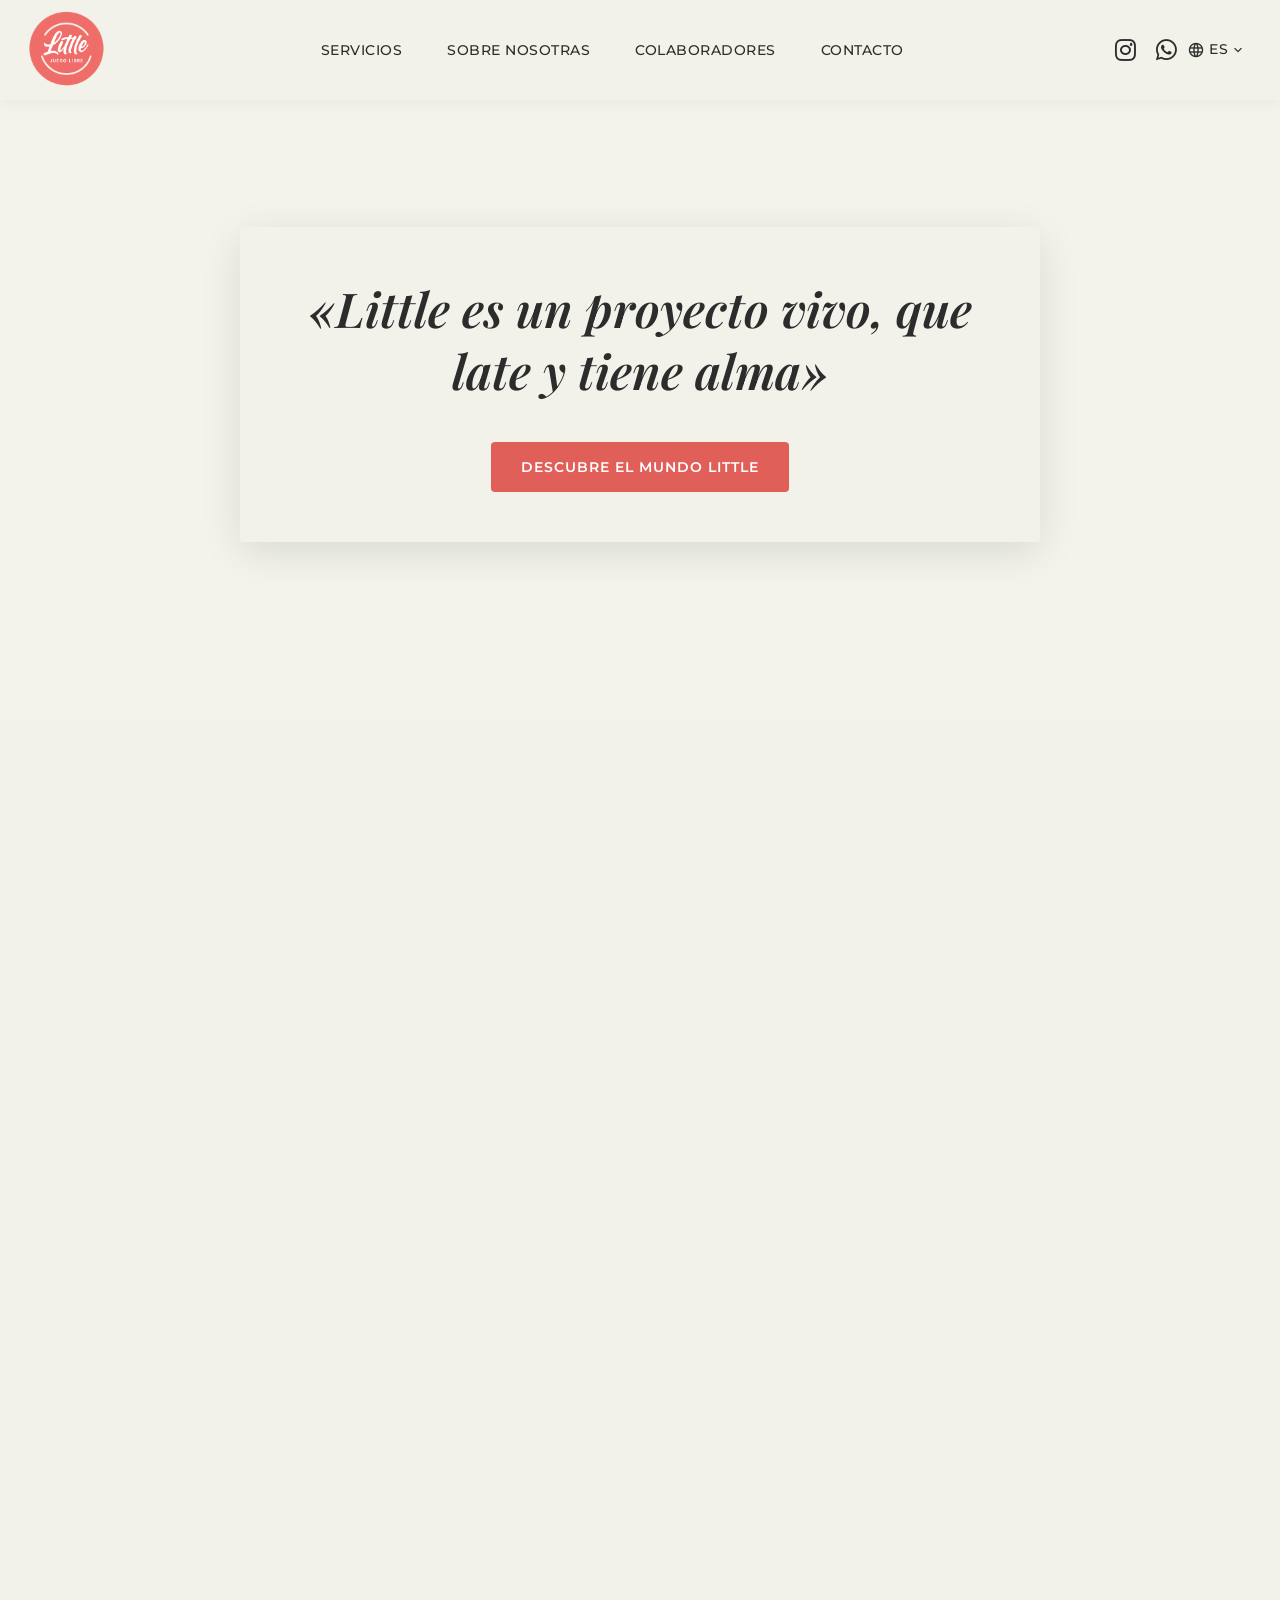
==== commit 5b9de056: "Add files via upload Actualización final de diseño" ====
--- a/index.html
+++ b/index.html
@@ -8,7 +8,8 @@
     <meta name="description"
         content="Organizamos eventos personalizados y ofrecemos espacios para el juego libre infantil.">
     <link rel="preload" as="image" href="./assets/logo.png">
-    <link rel="preload" as="video" href="./assets/hero-video-1.mp4" type="video/mp4">
+    <!-- Preload central hero video for faster start -->
+    <link rel="preload" as="fetch" href="./assets/IMG_8361.MOV" crossorigin>
 
     <link rel="preconnect" href="https://fonts.googleapis.com">
     <link rel="preconnect" href="https://fonts.gstatic.com" crossorigin>
@@ -88,14 +89,21 @@
         <!-- Hero Section -->
         <section class="hero" id="inicio">
             <div class="hero-video-background">
-                <div class="video-wrapper">
-                    <video autoplay loop muted playsinline webkit-playsinline poster="./assets/eventos-hero-1.jpg" src="./assets/hero-video-1.mp4"></video>
-                </div>
-                <div class="video-wrapper">
-                    <video autoplay loop muted playsinline webkit-playsinline poster="./assets/eventos-hero-2.jpg" src="./assets/IMG_8361.mp4"></video>
-                </div>
-                <div class="video-wrapper">
-                    <video autoplay loop muted playsinline webkit-playsinline poster="./assets/eventos-hero-3.jpg" src="./assets/hero-video-3.mp4"></video>
+                <!-- IZQUIERDA (desktop) -->
+                <div class="video-wrapper desktop-only-video">
+                    <video autoplay loop muted playsinline webkit-playsinline preload="none" src="./assets/IMG_8642.mp4"></video>
+                </div>
+                <!-- CENTRO (desktop) -->
+                <div class="video-wrapper desktop-only-video">
+                    <video autoplay loop muted playsinline webkit-playsinline preload="auto" src="./assets/hero-video-3.mp4"></video>
+                </div>
+                <!-- DERECHA (desktop) -->
+                <div class="video-wrapper desktop-only-video">
+                    <video autoplay loop muted playsinline webkit-playsinline preload="none" src="./assets/IMG_8361.mp4"></video>
+                </div>
+                <!-- MÓVIL: vídeo único a pantalla completa -->
+                <div class="video-wrapper mobile-hero-video">
+                    <video autoplay loop muted playsinline webkit-playsinline preload="auto" src="./assets/IMG_8642.mp4"></video>
                 </div>
             </div>
             <div class="hero-overlay"></div>
@@ -410,7 +418,7 @@
                     Nos encanta saber tu opinión y la de tu peque.<br>
                     <strong>Nota:</strong> Al enviarla nos llegará por correo privado para que la revisemos antes de que se publique en la web, de forma segura.
                 </p>
-                <form id="review-form" action="https://formsubmit.co/AQUI_TU_CORREO@GMAIL.COM" method="POST" enctype="multipart/form-data" style="display: flex; flex-direction: column; gap: 12px;">
+                <form id="review-form" action="https://formsubmit.co/little.juegolibre@gmail.com" method="POST" enctype="multipart/form-data" target="review-hidden-iframe" style="display: flex; flex-direction: column; gap: 12px;">
                     <input type="hidden" name="_subject" value="¡Nueva Reseña de Cliente (Lista para publicar)!">
                     <input type="hidden" name="_captcha" value="false">
                     <input type="hidden" name="_template" value="box">
--- a/css/style.css
+++ b/css/style.css
@@ -448,6 +448,46 @@
     z-index: 0;
 }
 
+/* Mobile-only video: hidden on desktop */
+.mobile-hero-video {
+    display: none;
+}
+
+@media (max-width: 768px) {
+    /* Switch to single column grid */
+    .hero-video-background {
+        grid-template-columns: 1fr;
+        gap: 0;
+    }
+
+    /* Hide the 3 desktop videos on mobile */
+    .desktop-only-video {
+        display: none !important;
+    }
+
+    /* Show and perfect the mobile video */
+    .mobile-hero-video {
+        display: block !important;
+        position: absolute !important;
+        top: 0;
+        left: 0;
+        width: 100% !important;
+        height: 100% !important;
+    }
+
+    /* The video itself: cover the entire portrait screen beautifully */
+    .mobile-hero-video video {
+        position: absolute;
+        top: 0;
+        left: 0;
+        width: 100%;
+        height: 100%;
+        object-fit: cover;
+        object-position: center top; /* Frame top of the shot (usually the most interesting part) */
+        transform: none; /* Remove the translate trick, not needed for full cover */
+    }
+}
+
 .video-wrapper {
     position: relative;
     width: 100%;
@@ -462,7 +502,13 @@
     width: 100%;
     height: 100%;
     object-fit: cover;
+    object-position: center top; /* Frame top of shot — best for portrait/vertical videos */
     transform: translate(-50%, -50%);
+}
+
+/* Center video (hero-video-3) is landscape — center framing is perfect */
+.desktop-only-video:nth-child(2) video {
+    object-position: center center;
 }
 
 .hero-overlay {
@@ -1206,6 +1252,15 @@
     display: flex;
     justify-content: center;
     gap: 30px;
+    flex-wrap: wrap;
+}
+
+@media (max-width: 768px) {
+    .footer-links {
+        gap: 15px;
+        flex-direction: column;
+        align-items: center;
+    }
 }
 
 .footer-links a {
@@ -1448,6 +1503,8 @@
         display: flex;
         transition: right 0.5s cubic-bezier(0.2, 0.8, 0.2, 1);
         z-index: 1500;
+        overflow-x: hidden;   /* nothing escapes the panel horizontally */
+        overflow-y: auto;     /* allow scroll if content is tall */
     }
 
     .nav-menu.active {
@@ -1459,11 +1516,15 @@
         gap: 30px;
         align-items: flex-start;
         width: 100%;
+        max-width: 100%;
         margin-top: 20px;
+        overflow: hidden;
     }
 
     .nav-item {
-        width: 100%; /* Stretch width so dropdown can fill safely */
+        width: 100%;
+        max-width: 100%;
+        position: relative; /* contain children */
     }
 
     .nav-menu .nav-link {
@@ -1473,24 +1534,53 @@
         text-align: left;
     }
 
+    /* ===== DROPDOWN — mobile full contained fix ===== */
     .nav-item.dropdown .dropdown-menu {
-        position: static;
+        /* Kill ALL desktop positioning with !important */
+        position: static !important;
+        left: auto !important;
+        right: auto !important;
+        top: auto !important;
+        transform: none !important;
+        min-width: 0 !important;
+        max-width: 100% !important;
+        width: 100% !important;
+
+        /* Appearance */
         display: none;
-        box-shadow: none;
-        transform: none;
+        box-shadow: none !important;
         opacity: 1;
         visibility: visible;
-        padding: 10px 20px;
+        padding: 4px 0;          /* no left indent — aligns with parent */
         box-sizing: border-box;
-        background-color: rgba(255, 255, 255, 0.15);
+        background-color: rgba(0, 0, 0, 0.18);
+        margin-top: 8px;
+        border-radius: 8px;
+        border-left: 3px solid rgba(255,255,255,0.45);
+        overflow: hidden;
+    }
+
+    /* Show dropdown via JS .open class (not :hover — unreliable on touch) */
+    .nav-item.dropdown.open .dropdown-menu {
+        display: block;
+    }
+
+    .nav-item.dropdown .dropdown-menu .nav-link {
+        font-size: 1.15rem !important;
+        padding: 10px 20px;     /* same horizontal padding as panel sides */
+        display: block;
         width: 100%;
-        margin-top: 10px;
-        border-radius: 8px;
-    }
-
-    .nav-item.dropdown:hover .dropdown-menu,
-    .nav-item.dropdown:focus-within .dropdown-menu {
-        display: block;
+        opacity: 0.9;
+        text-align: left;
+        border-bottom: 1px solid rgba(255,255,255,0.08);
+    }
+    .nav-item.dropdown .dropdown-menu li:last-child .nav-link {
+        border-bottom: none;
+    }
+    .nav-item.dropdown .dropdown-menu .nav-link:hover,
+    .nav-item.dropdown .dropdown-menu .nav-link:active {
+        background: rgba(255,255,255,0.12);
+        opacity: 1;
     }
 
     .nav-mobile-social {
@@ -1522,6 +1612,18 @@
 
     .hero-video-background {
         gap: 0px !important;
+        grid-template-columns: 1fr !important; /* single column — only center video shows */
+    }
+
+    /* Hide left and right video panels — keep only the center one */
+    .hero-video-background .video-wrapper:nth-child(1),
+    .hero-video-background .video-wrapper:nth-child(3) {
+        display: none !important;
+    }
+
+    /* Center video fills the full width */
+    .hero-video-background .video-wrapper:nth-child(2) {
+        width: 100%;
     }
 
     .hero-quote {
@@ -3759,6 +3861,118 @@
         height: 100% !important;
     }
 
+/* Bono Popup: Mobile Compact Fix */
+@media (max-width: 768px) {
+    .gift-popup-overlay {
+        align-items: flex-end !important; /* Slide up from bottom on mobile */
+        padding: 0 !important;
+    }
+    .gift-popup-overlay .gift-popup-content {
+        max-height: 85vh !important;   /* Never taller than 85% of screen */
+        overflow-y: auto !important;   /* Scroll inside the popup if needed */
+        border-radius: 24px 24px 0 0 !important; /* Rounded only at top */
+        padding: 25px 20px !important;
+        width: 100% !important;
+        max-width: 100% !important;
+    }
+    /* Make sure the close button sticks at the top */
+    .gift-popup-overlay #bono-close-btn {
+        position: sticky !important;
+        top: 0 !important;
+        z-index: 10 !important;
+        float: right !important;
+    }
+}
+
+/* ==================================
+   GLOBAL UI ELEMENTS (WhatsApp & Cookies)
+   ================================== */
+
+/* WhatsApp Floater */
+.float-wa {
+    position: fixed;
+    width: 60px;
+    height: 60px;
+    bottom: 30px;
+    right: 30px;
+    background-color: #25d366;
+    color: #FFF;
+    border-radius: 50px;
+    text-align: center;
+    font-size: 35px;
+    box-shadow: 0px 4px 15px rgba(0,0,0,0.2);
+    z-index: 1000;
+    display: flex;
+    align-items: center;
+    justify-content: center;
+    transition: all 0.3s ease;
+    animation: wa-bounce 2s infinite;
+}
+.float-wa i {
+    color: white; /* Force white icon */
+}
+.float-wa:hover {
+    background-color: #128C7E;
+    color: white;
+    transform: scale(1.1);
+    animation: none;
+}
+@keyframes wa-bounce {
+    0%, 20%, 50%, 80%, 100% { transform: translateY(0); }
+    40% { transform: translateY(-10px); }
+    60% { transform: translateY(-5px); }
+}
+
+/* Cookie Banner */
+.cookie-banner {
+    position: fixed;
+    bottom: -100%;
+    left: 0;
+    width: 100%;
+    background: white;
+    box-shadow: 0 -5px 25px rgba(0,0,0,0.1);
+    z-index: 9999;
+    padding: 20px;
+    transition: bottom 0.5s cubic-bezier(0.4, 0, 0.2, 1);
+}
+.cookie-banner.show {
+    bottom: 0;
+}
+.cookie-content {
+    max-width: 1100px;
+    margin: 0 auto;
+    display: flex;
+    flex-wrap: wrap;
+    align-items: center;
+    justify-content: space-between;
+    gap: 15px;
+}
+.cookie-content p {
+    font-size: 0.95rem;
+    color: var(--color-text-main);
+    margin: 0;
+    flex: 1;
+    min-width: 300px;
+}
+.cookie-buttons {
+    display: flex;
+    align-items: center;
+    gap: 15px;
+}
+@media (max-width: 768px) {
+    .float-wa {
+        bottom: 20px;
+        right: 20px;
+        width: 55px;
+        height: 55px;
+        font-size: 30px;
+    }
+    .cookie-buttons {
+        width: 100%;
+        justify-content: flex-end;
+    }
+}
+
     .hero-content {
         margin: 0 auto !important;
         text-align: center !important;
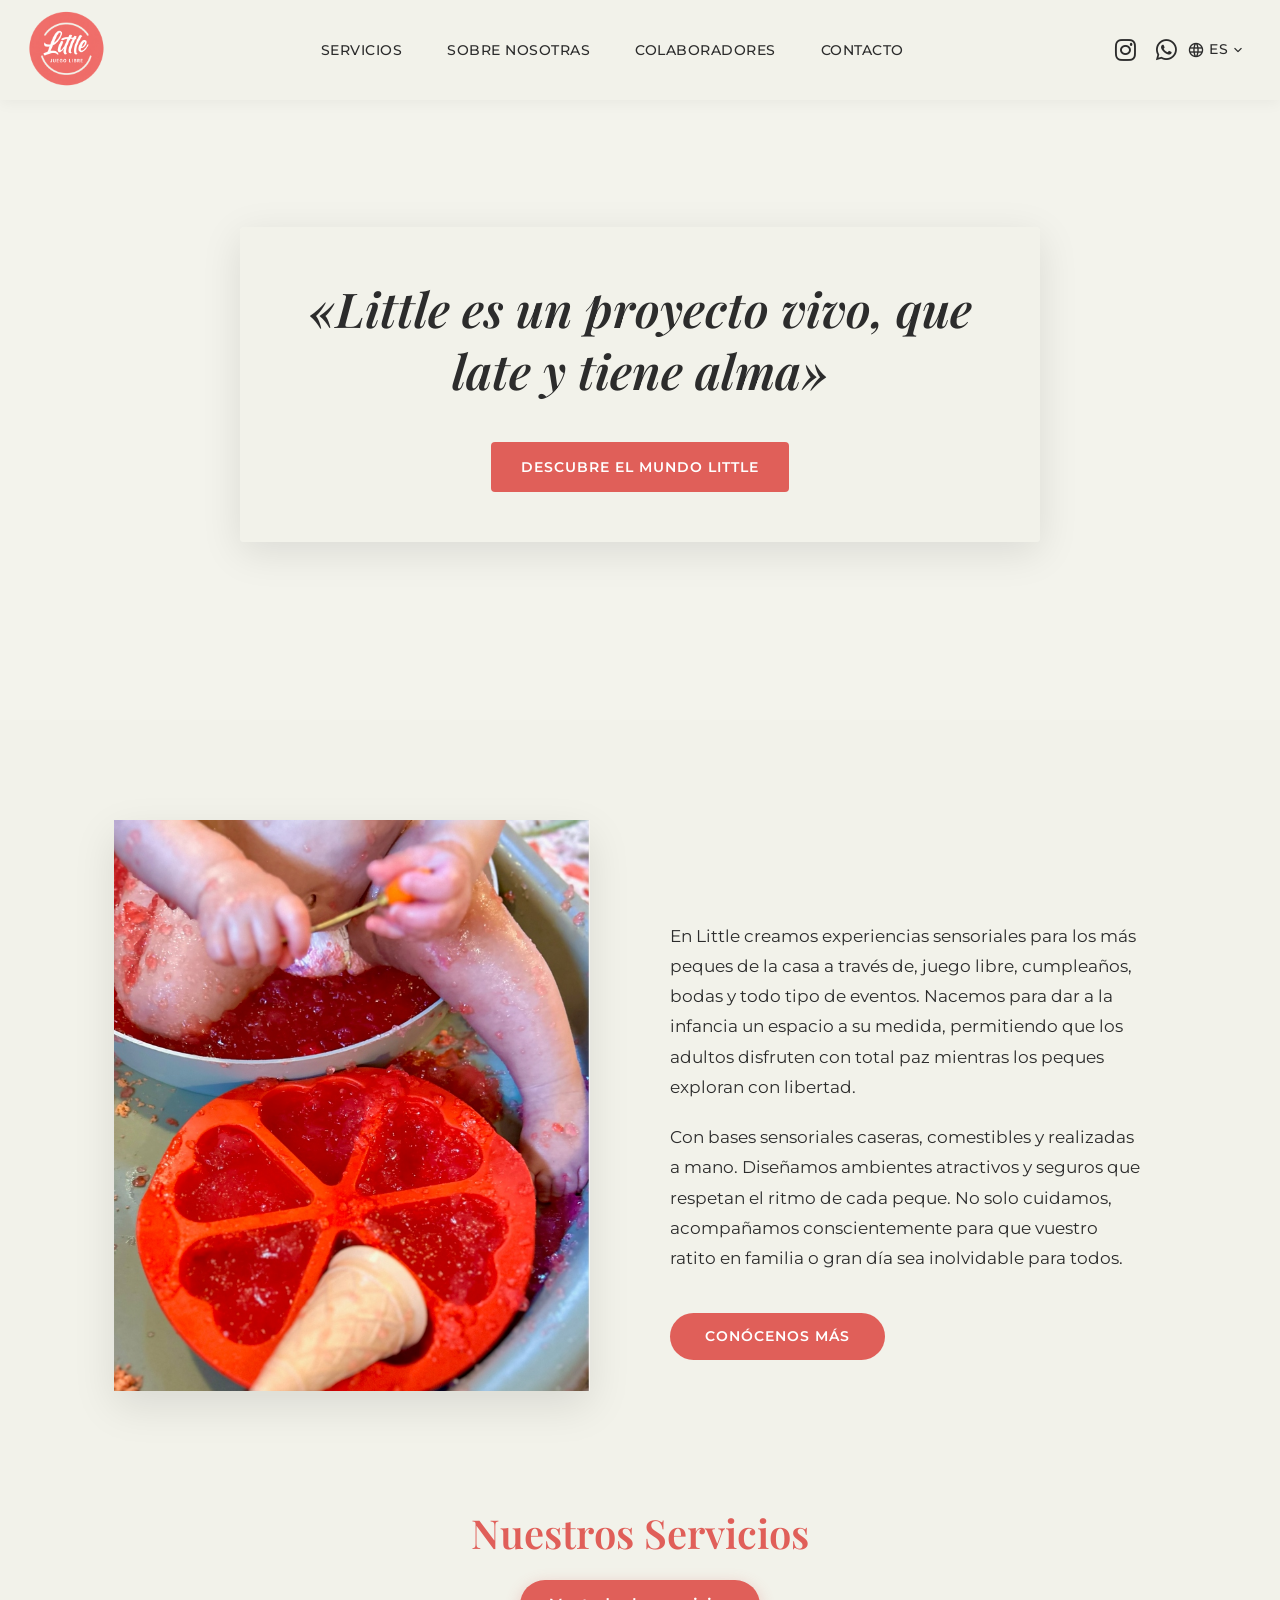
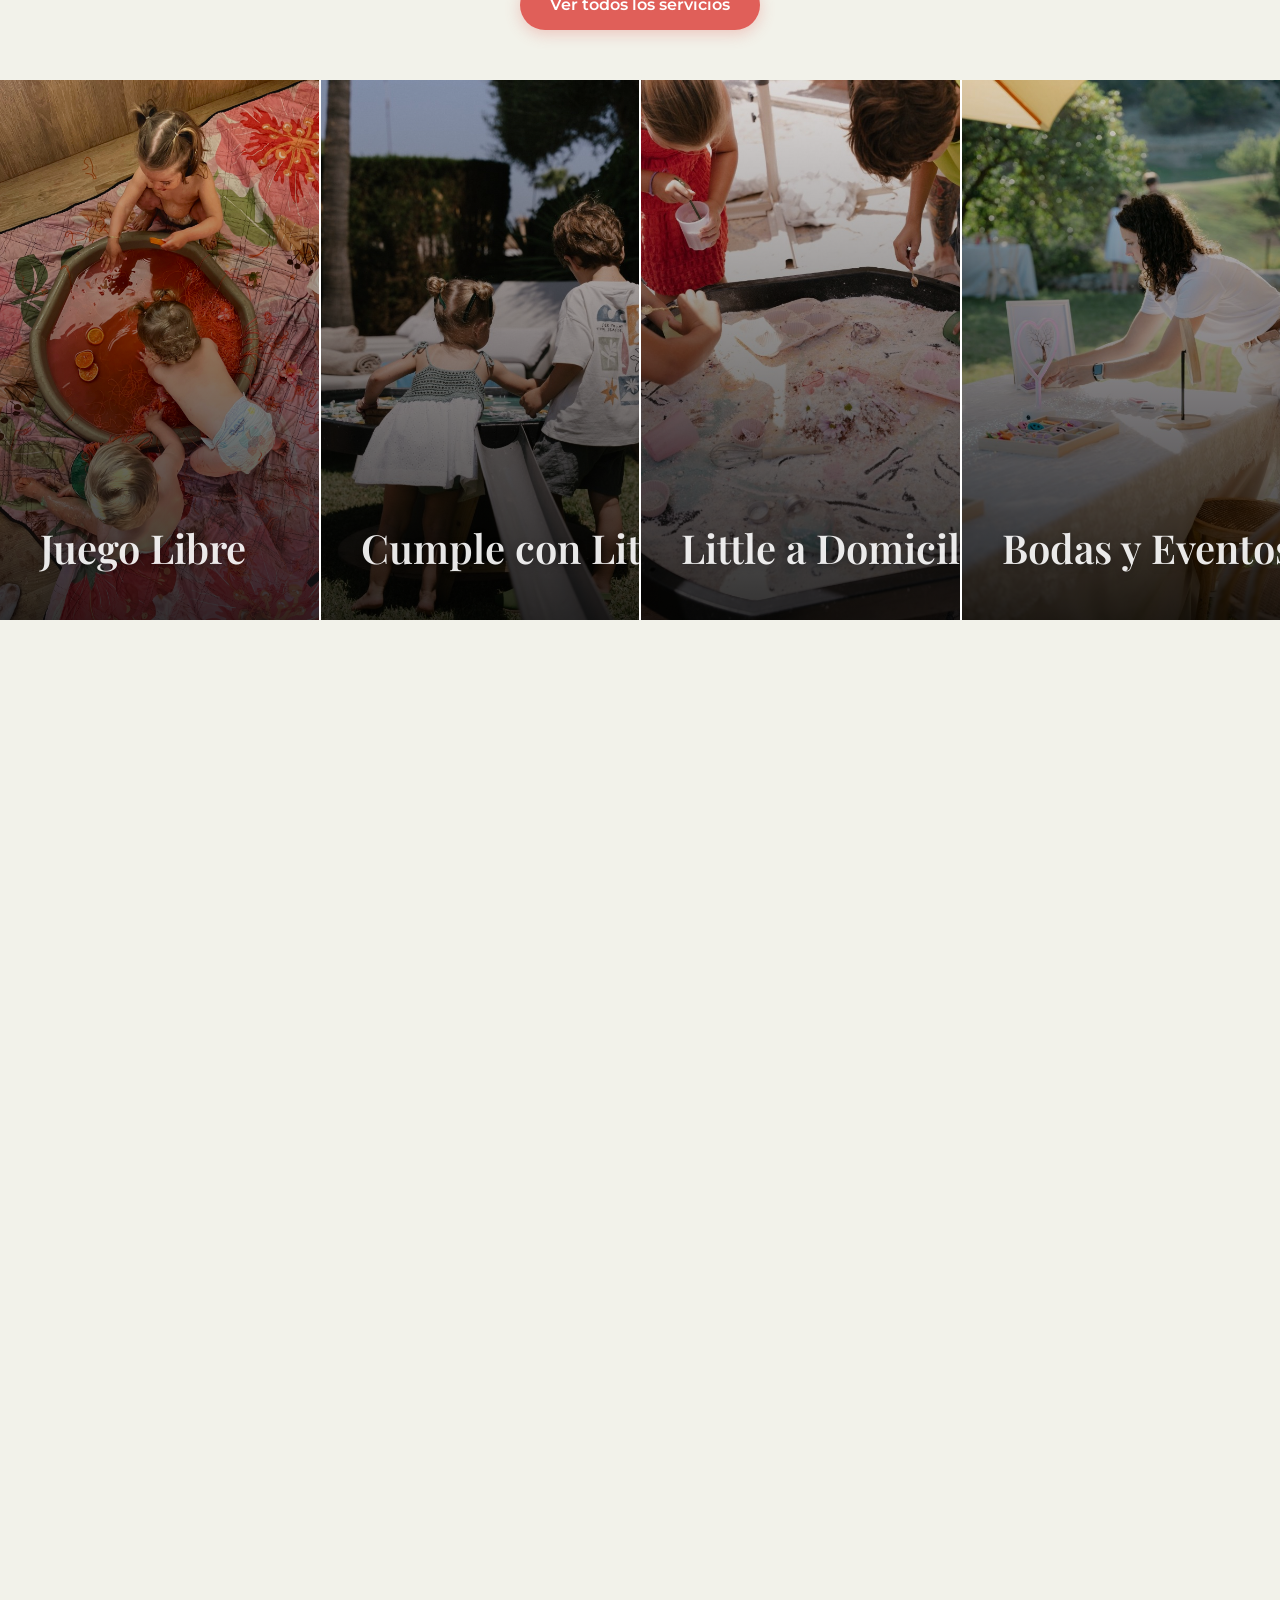
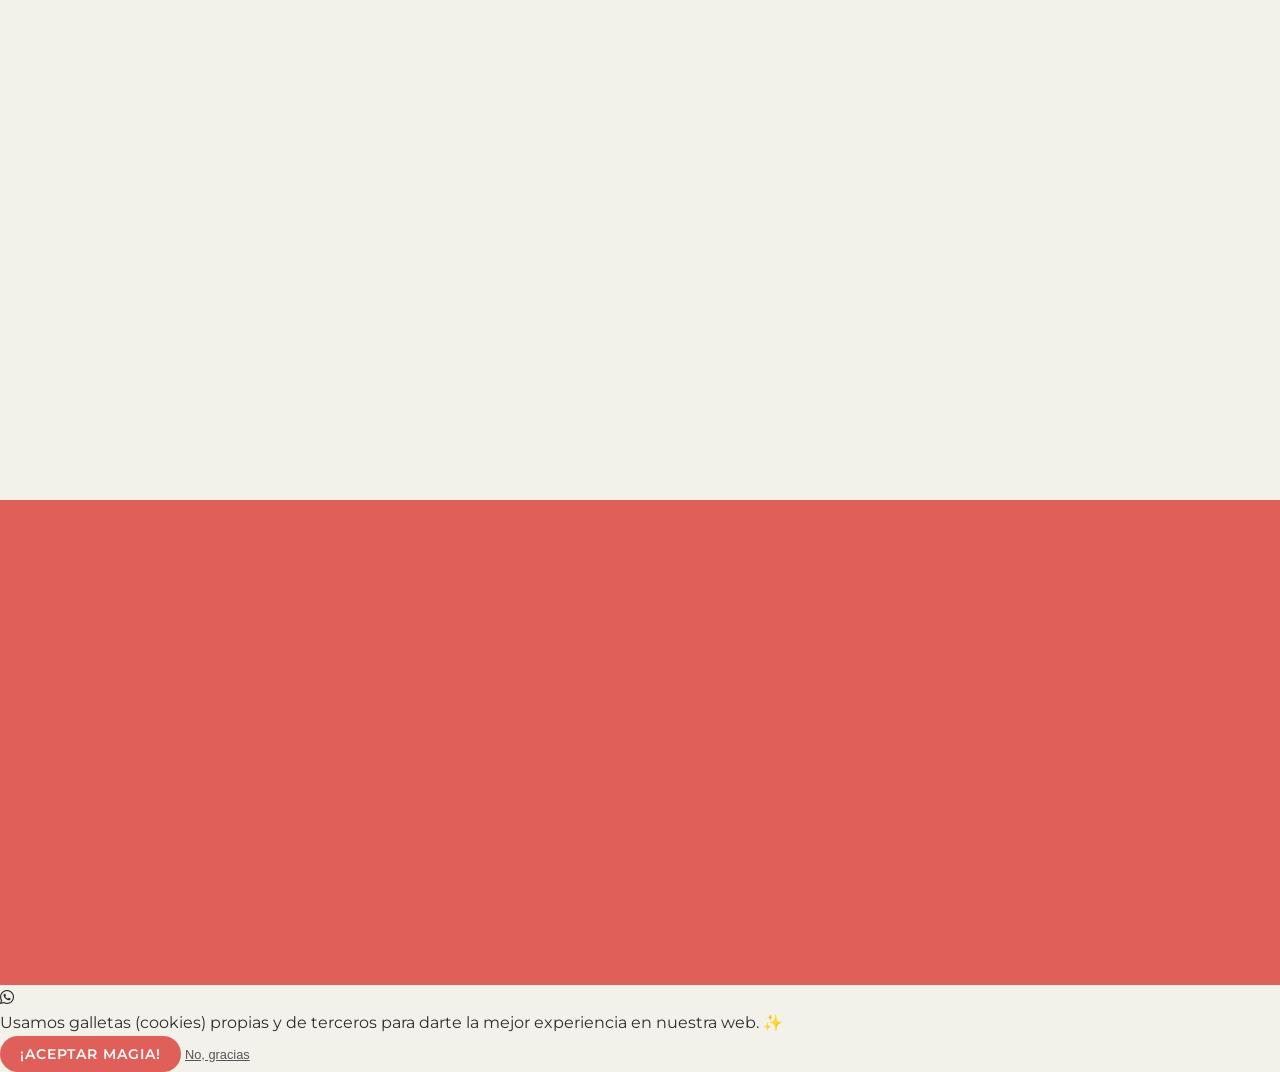
==== commit d9beaaa2: "cambios imagenes" ====
--- a/index.html
+++ b/index.html
@@ -9,7 +9,7 @@
         content="Organizamos eventos personalizados y ofrecemos espacios para el juego libre infantil.">
     <link rel="preload" as="image" href="./assets/logo.png">
     <!-- Preload central hero video for faster start -->
-    <link rel="preload" as="fetch" href="./assets/IMG_8361.MOV" crossorigin>
+    <link rel="preload" as="fetch" href="./assets/IMG_8361.mp4" crossorigin>
 
     <link rel="preconnect" href="https://fonts.googleapis.com">
     <link rel="preconnect" href="https://fonts.gstatic.com" crossorigin>
